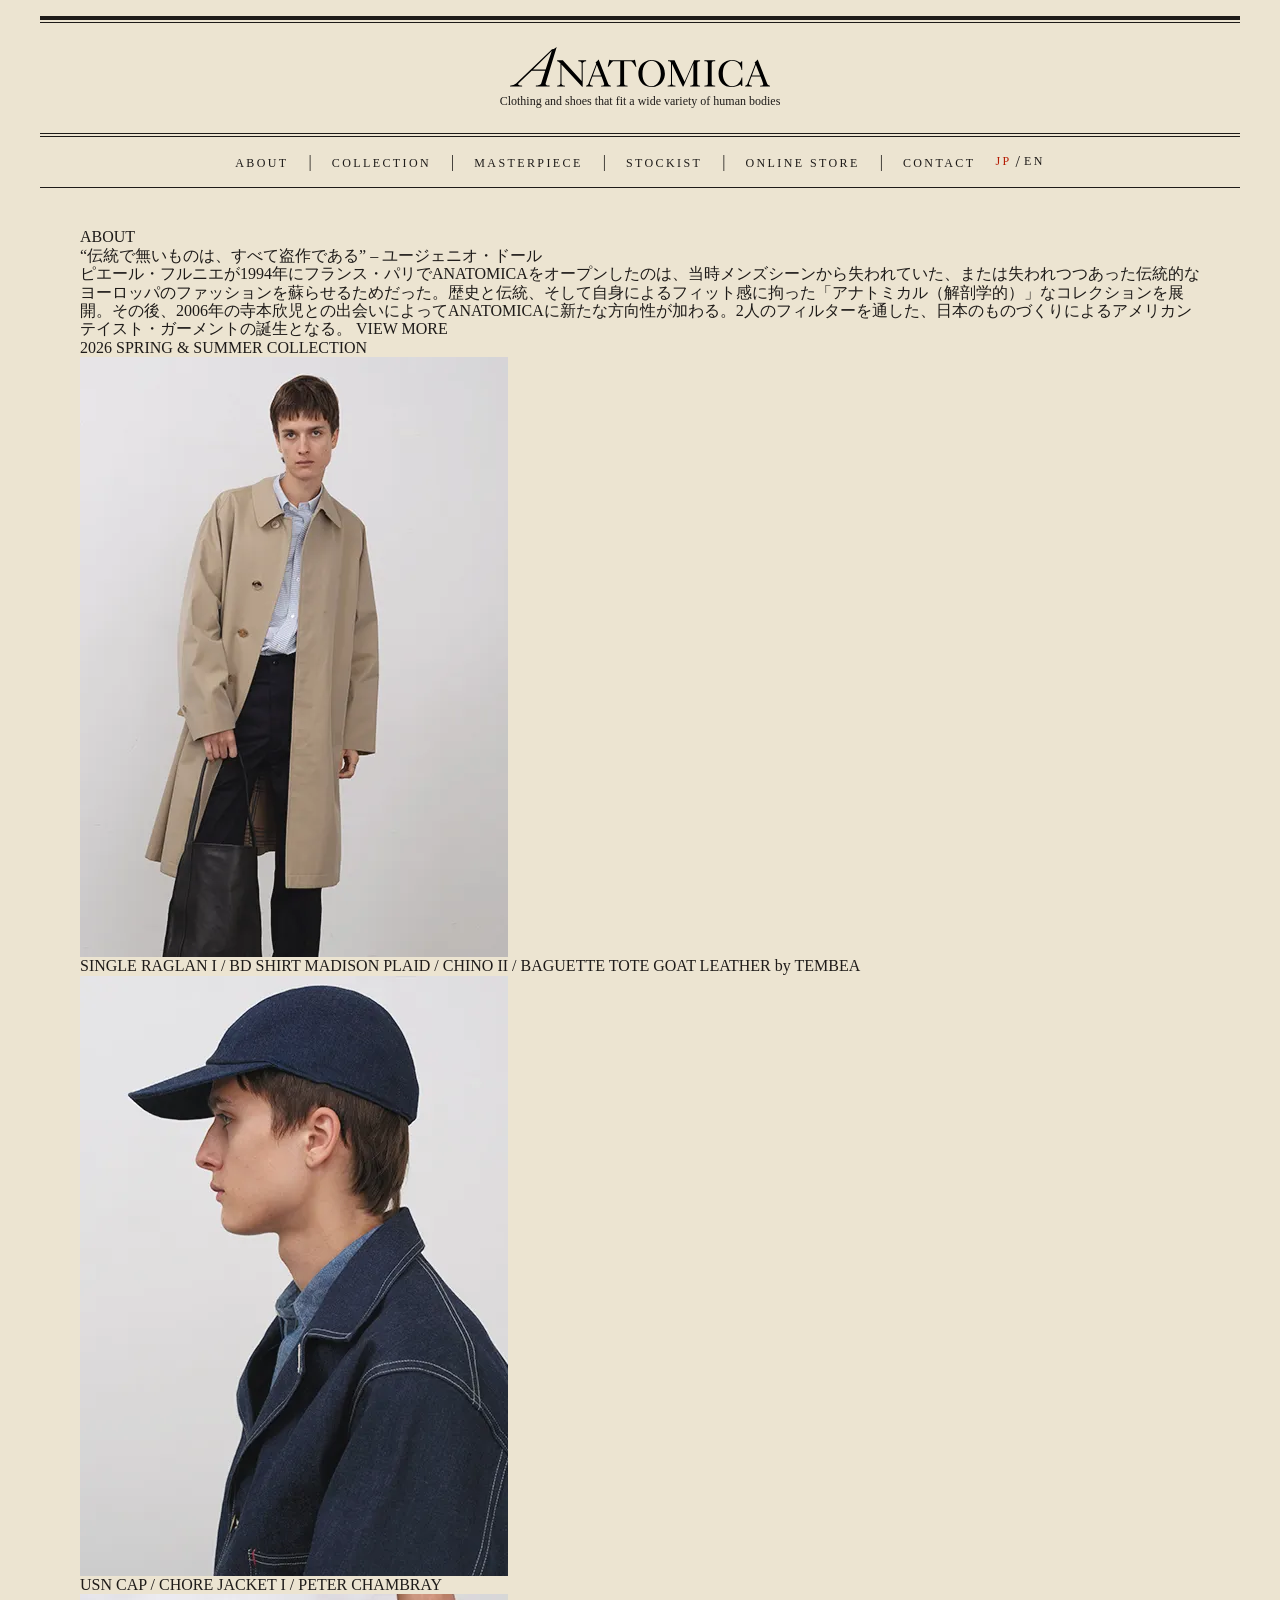
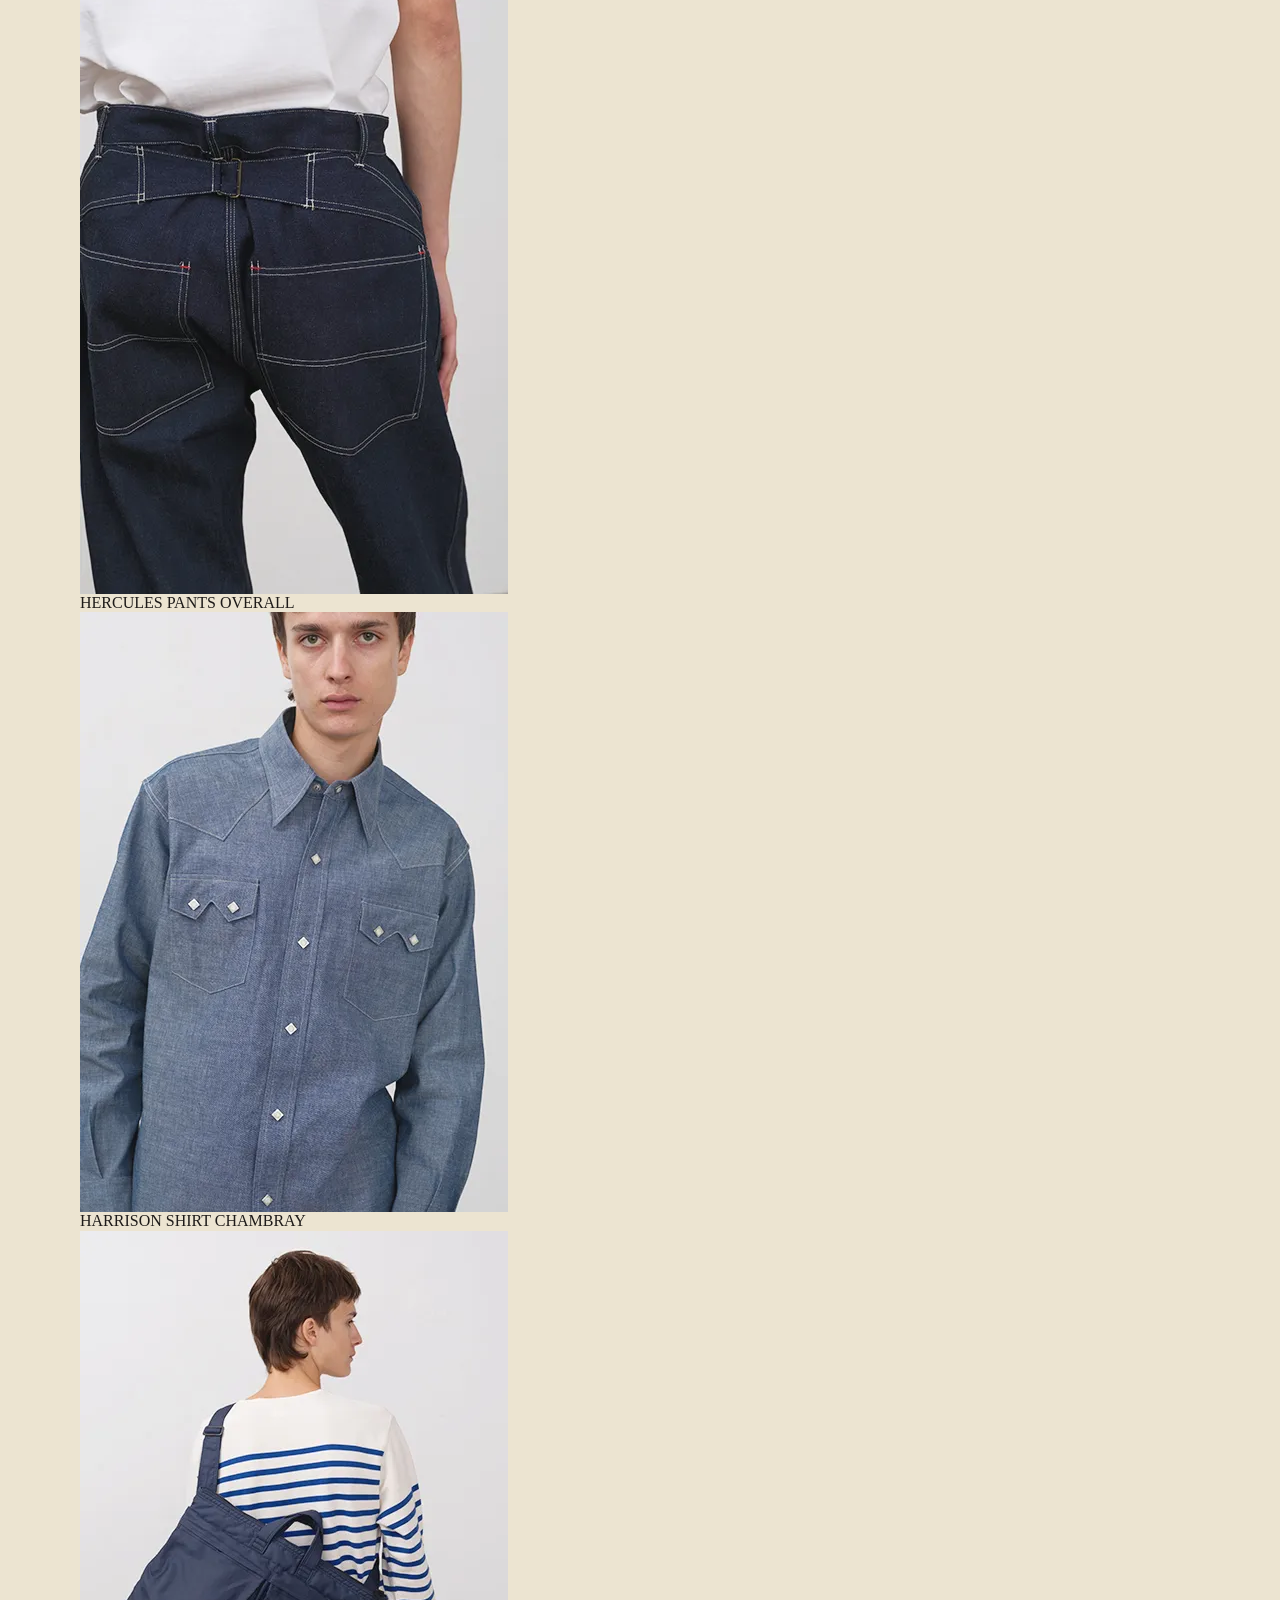
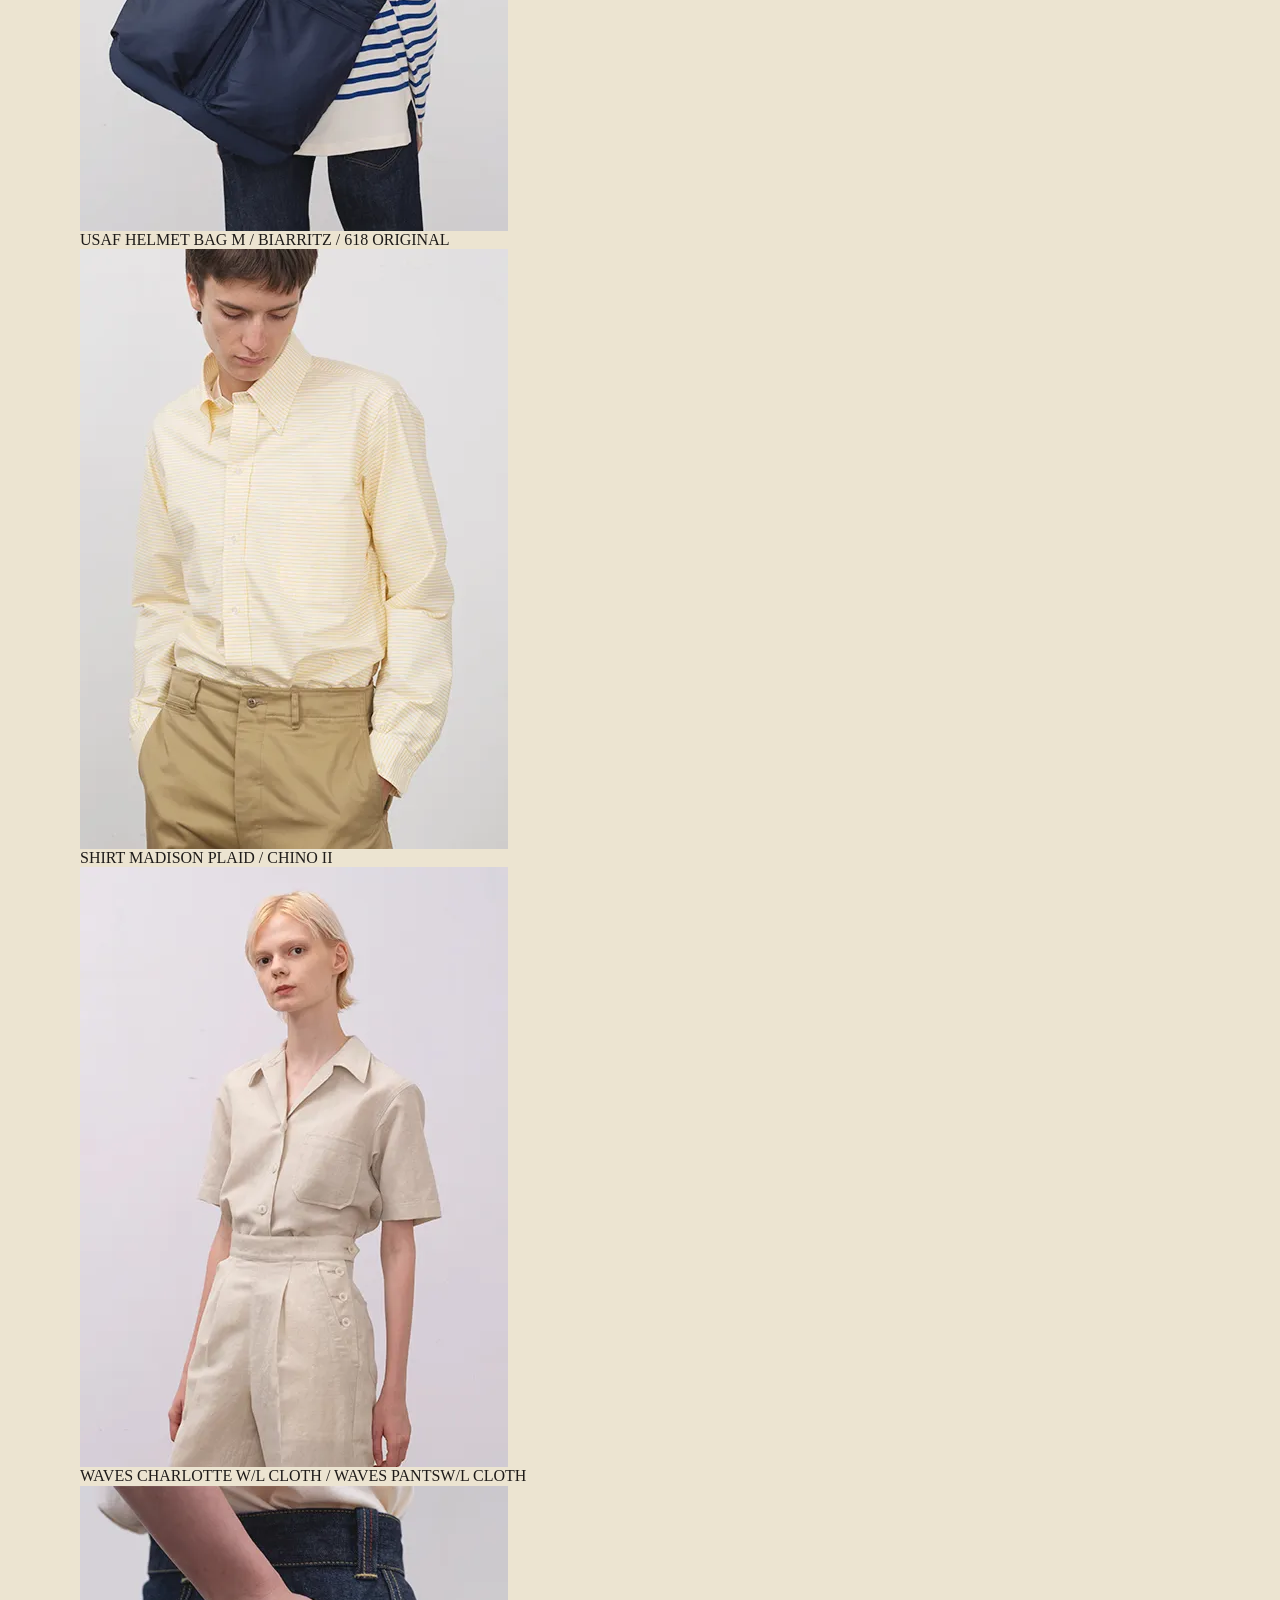
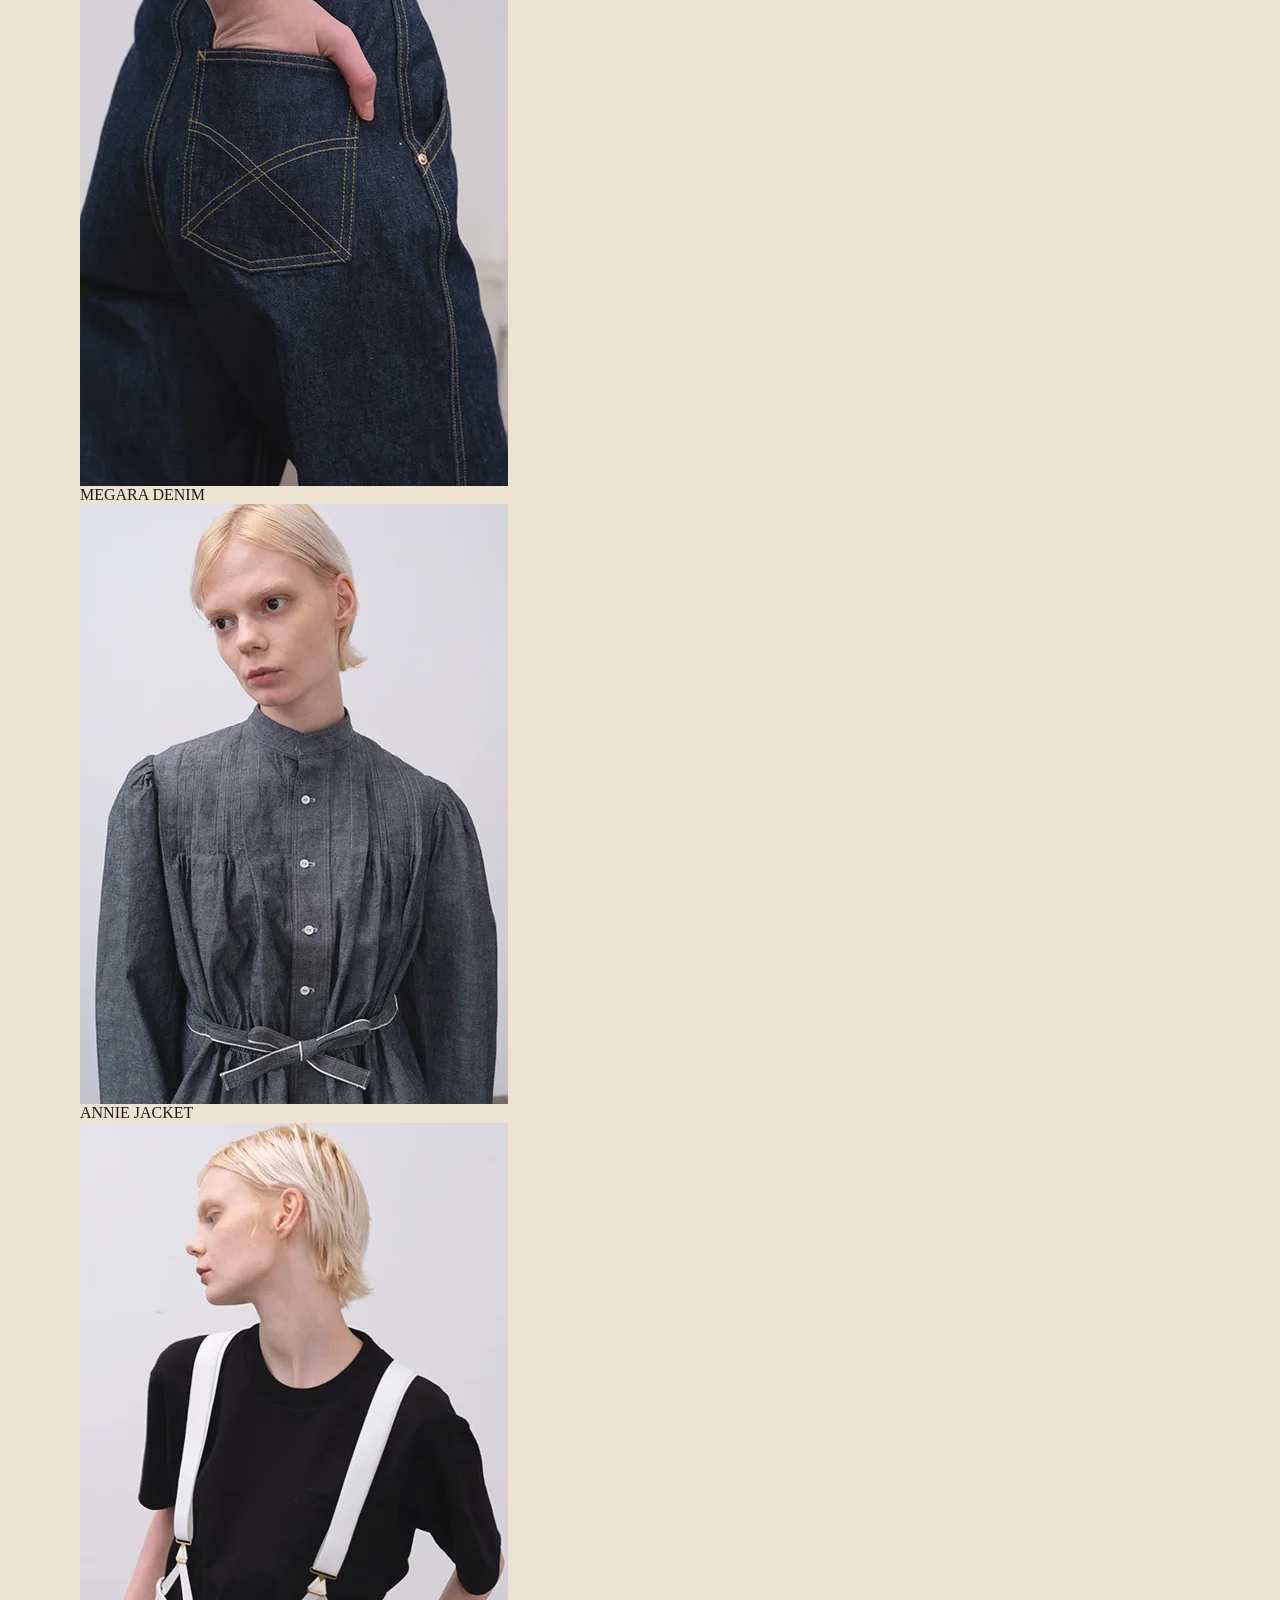
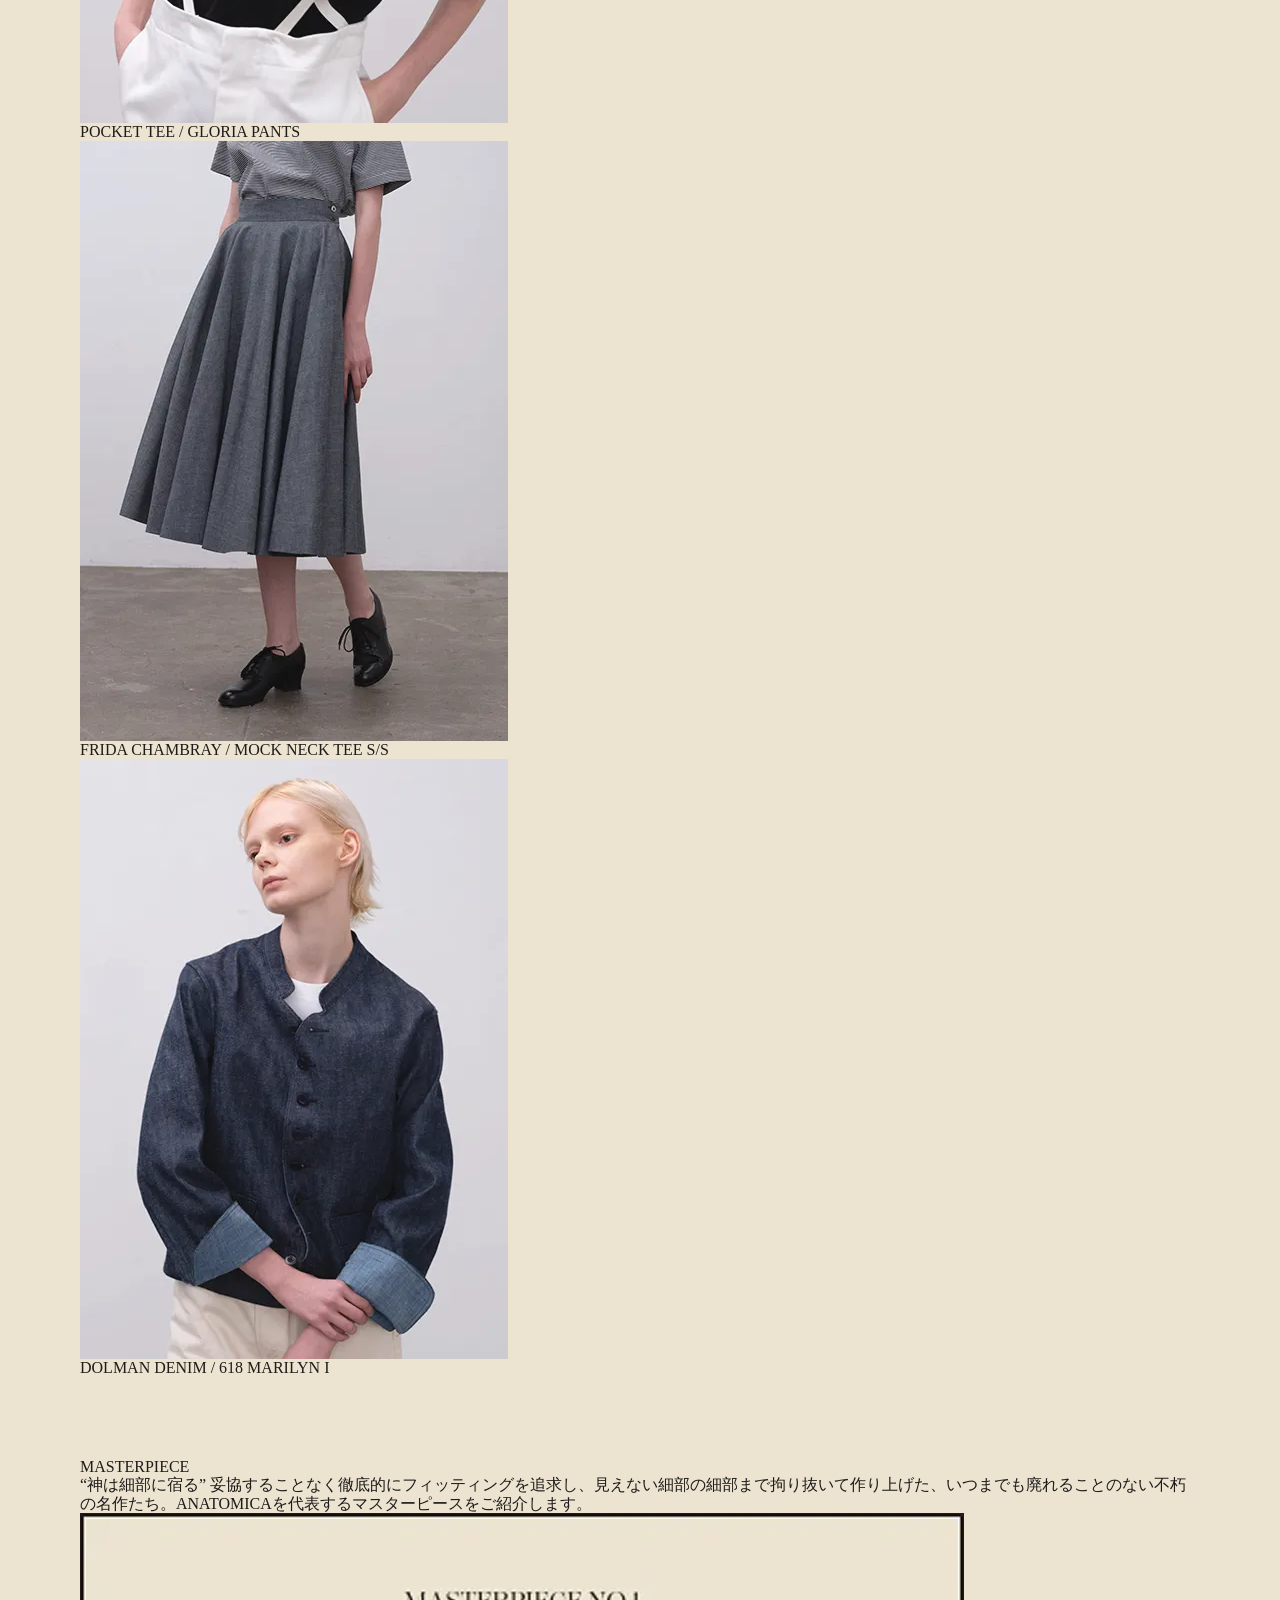
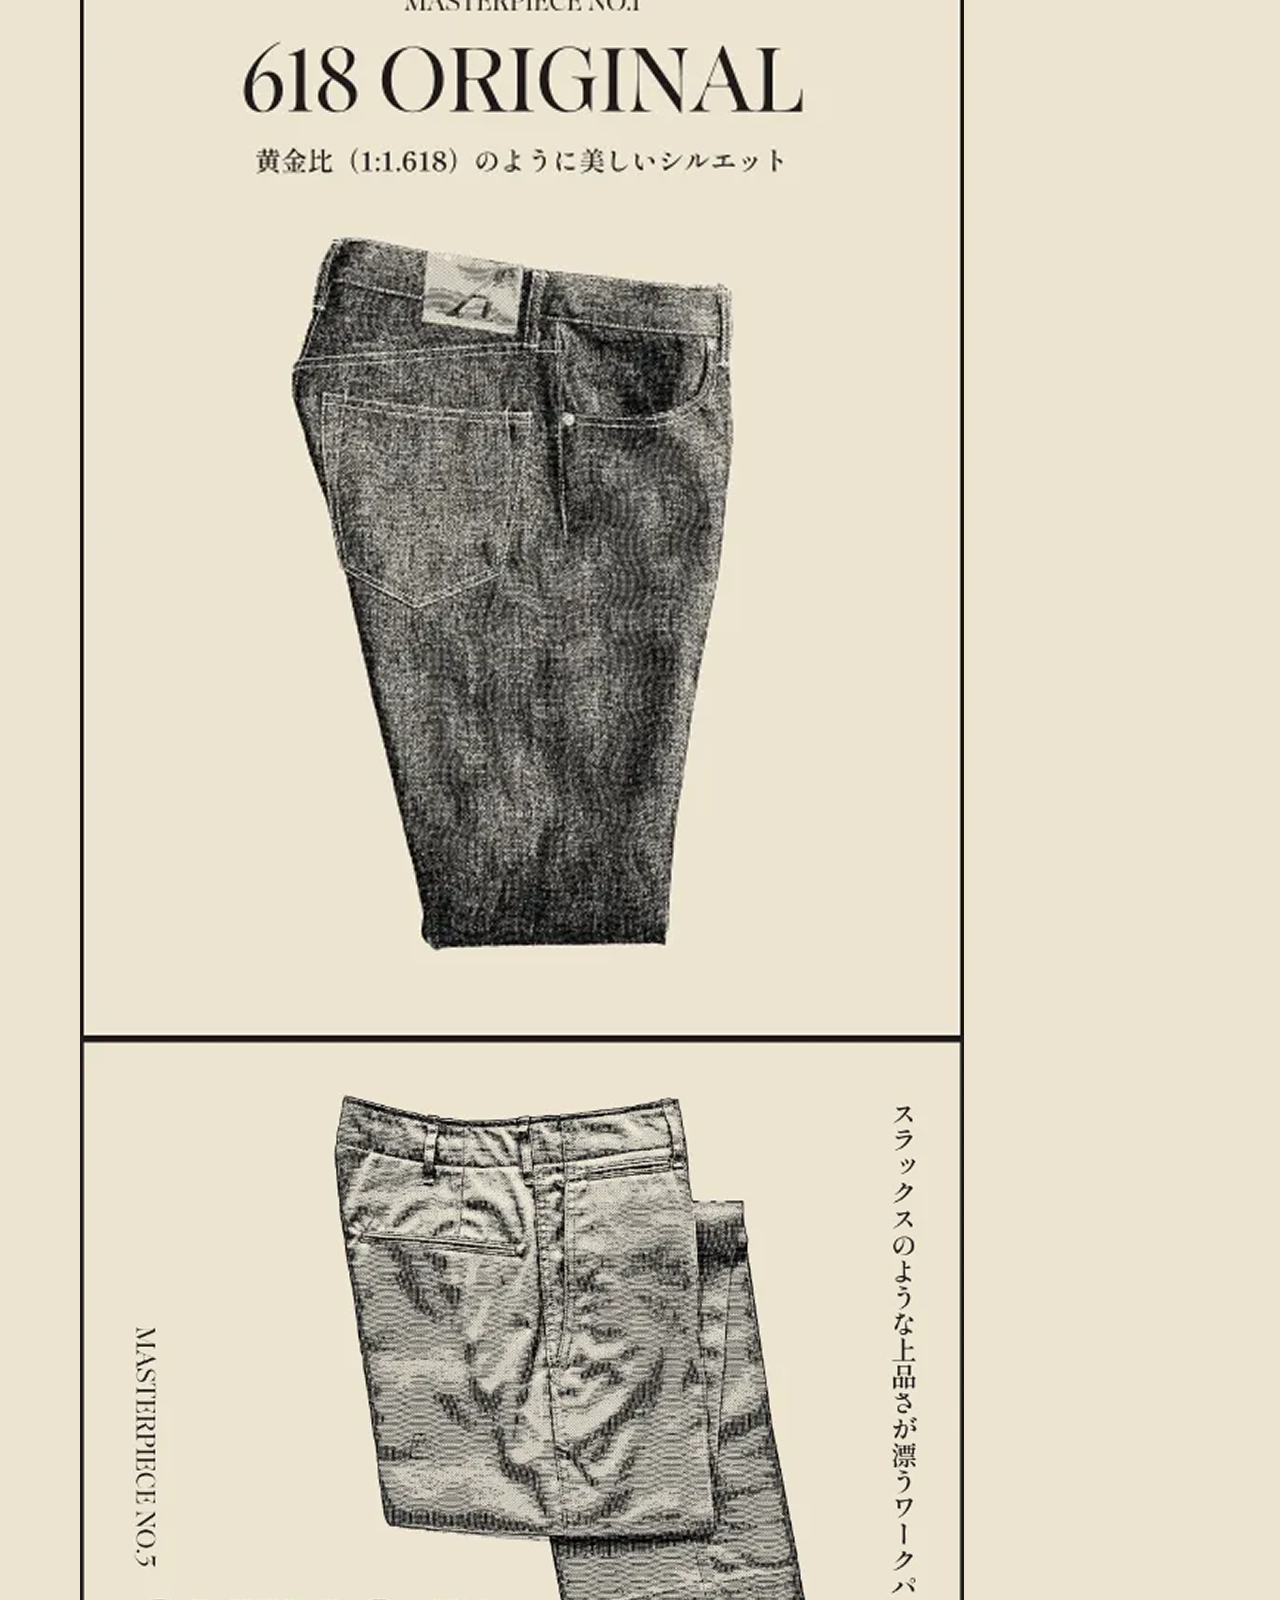
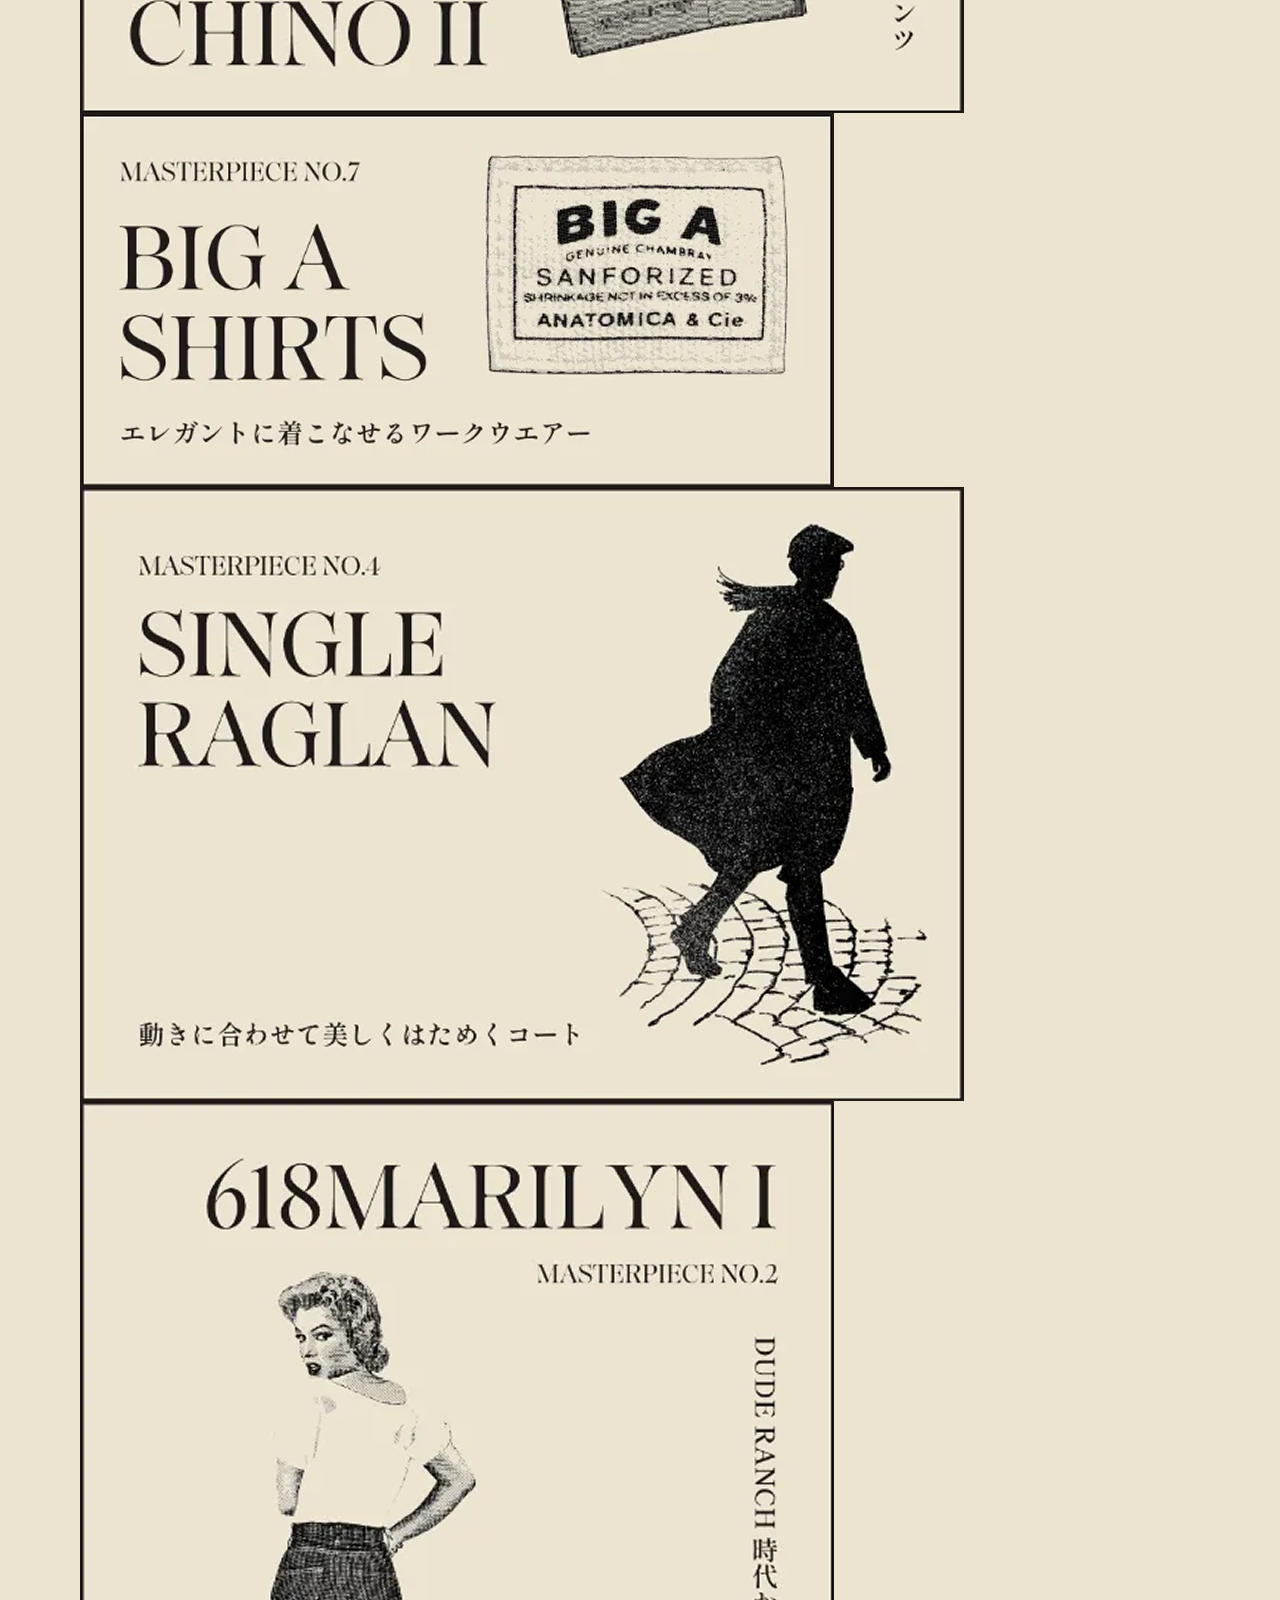
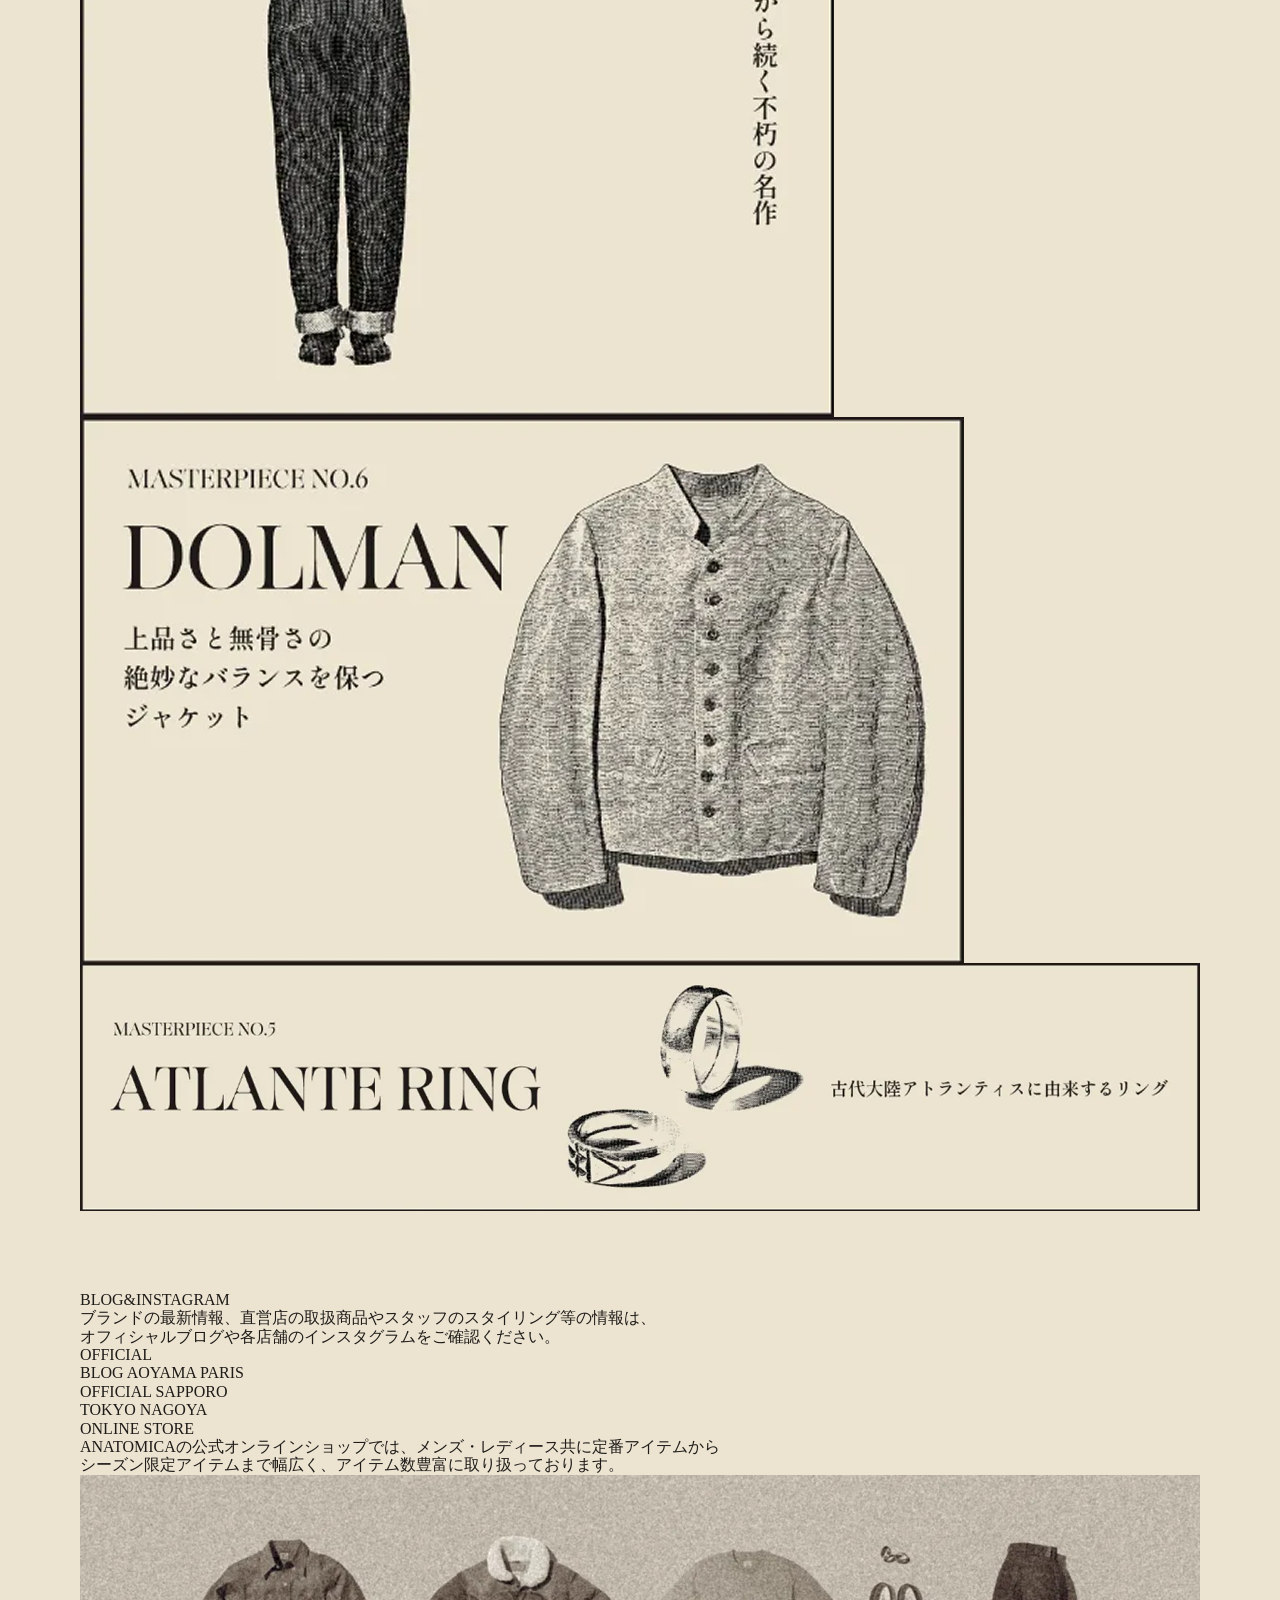
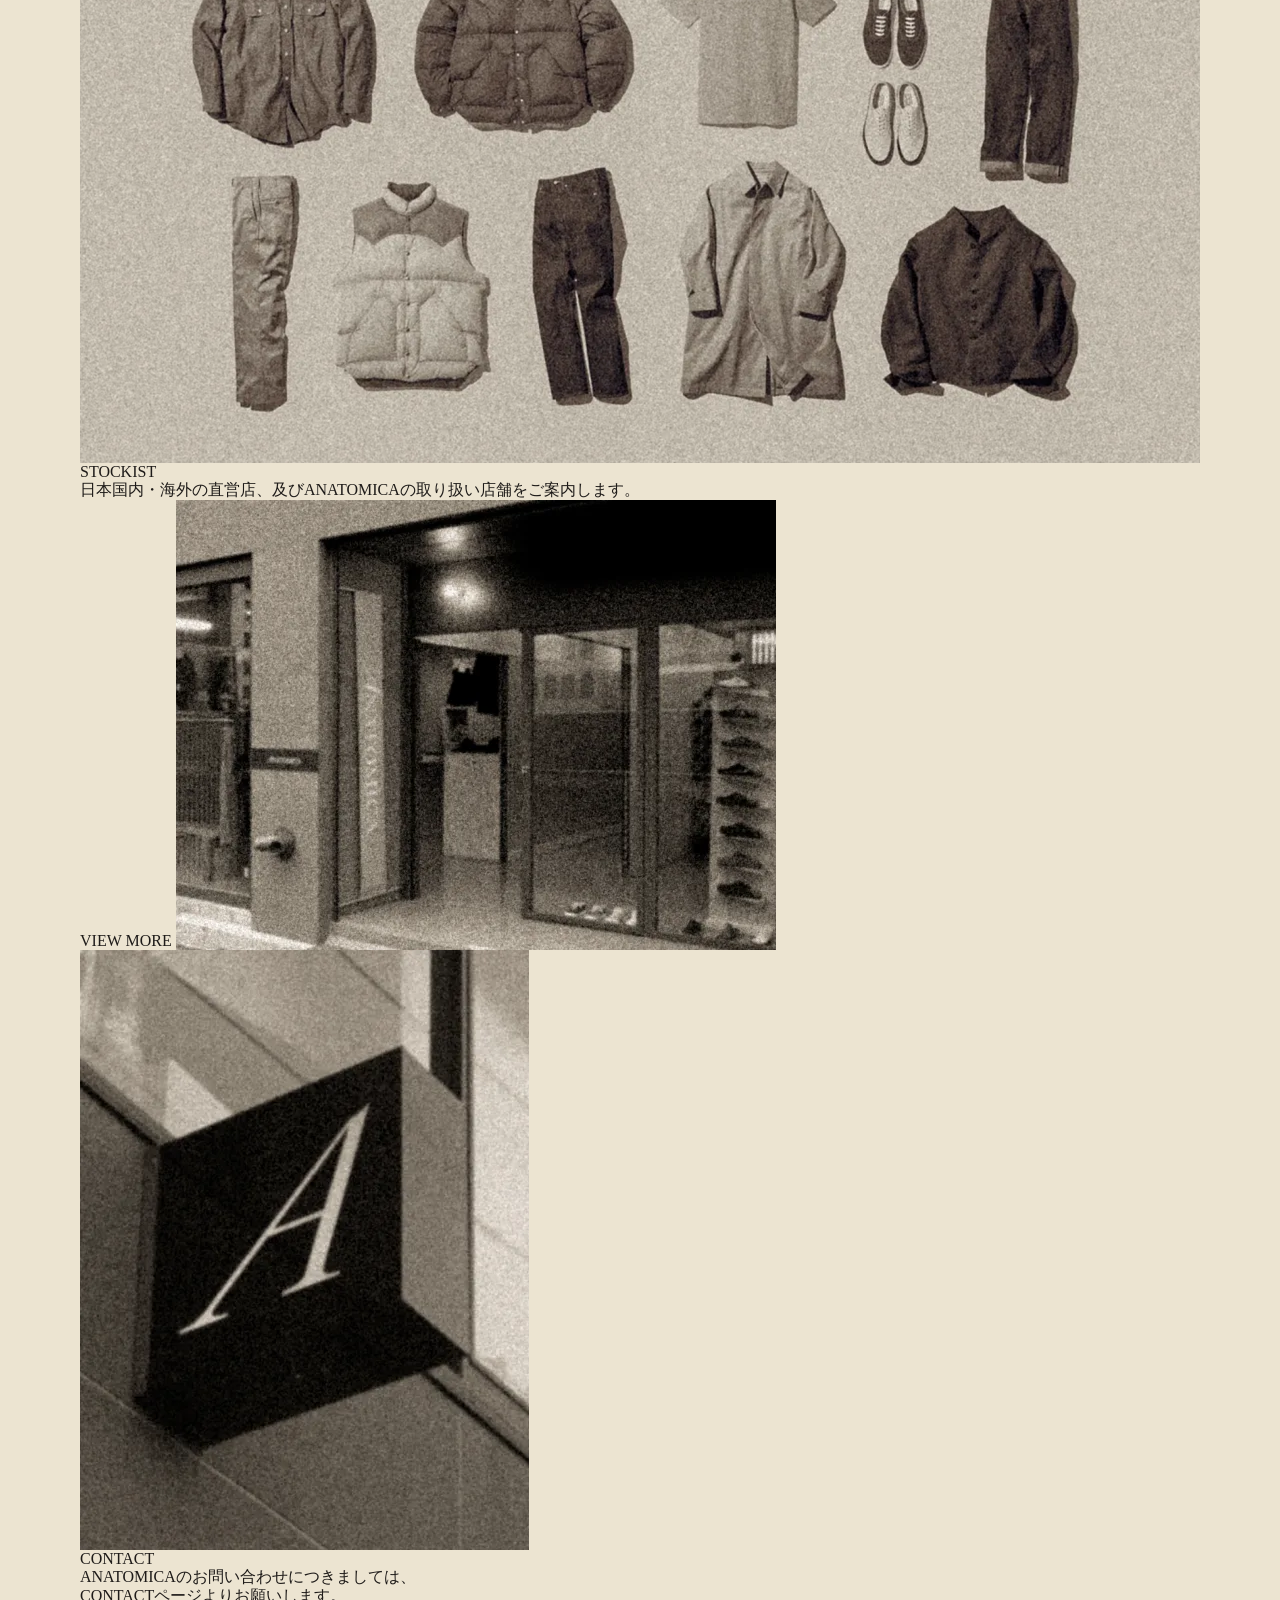
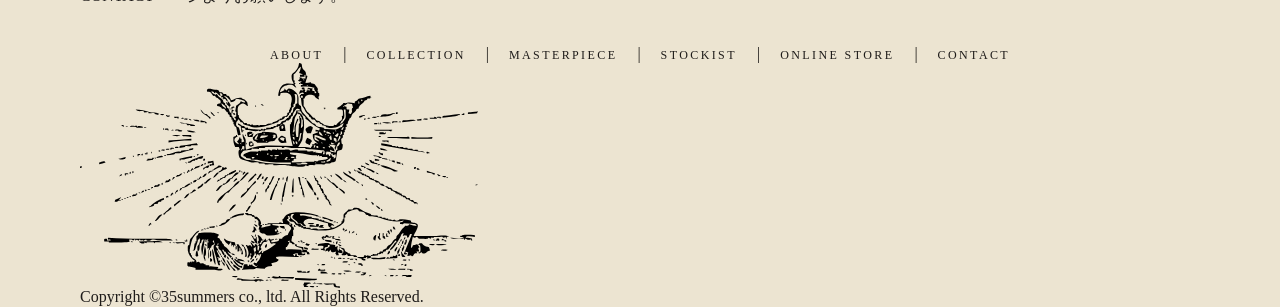
==== index.html @ a3f165b5 "feat: p-header/p-nav のスタイル実装とJP/ENトグル追加" ====
﻿<!doctype html>
<html lang="ja">
<head>
    <meta charset="UTF-8">
    <meta name="viewport" content="width=device-width, initial-scale=1.0">
    <meta name="format-detection" content="telephone=no">
    <title>ANATOMICA 模写</title>
    <meta name="description" content="">
    <link rel="stylesheet" href="css/destyle.css">
    <link rel="stylesheet" href="css/style.css">
</head>
<body class="p-page">

    <header class="l-header">
        <div class="p-header">
            <div class="p-header__body">
                <h1 class="p-header__title">
                    <a class="p-header__title-link" href="#">
                        <img class="p-header__title-image" src="img/title.svg" alt="ANATOMICA">
                    </a>
                </h1>
                <span class="p-header__tagline">Clothing and shoes that fit a wide variety of human bodies</span>
            </div>

            <nav class="p-nav p-header__nav" aria-label="グローバルナビゲーション">
                <ul class="p-nav__list">
                    <li class="p-nav__item"><a class="p-nav__link" href="#">ABOUT</a></li>
                    <li class="p-nav__item"><a class="p-nav__link" href="#">COLLECTION</a></li>
                    <li class="p-nav__item"><a class="p-nav__link" href="#">MASTERPIECE</a></li>
                    <li class="p-nav__item"><a class="p-nav__link" href="#">STOCKIST</a></li>
                    <li class="p-nav__item"><a class="p-nav__link" href="#">ONLINE STORE</a></li>
                    <li class="p-nav__item"><a class="p-nav__link" href="#">CONTACT</a></li>
                </ul>
                <div class="p-nav__lang">
                    <button class="p-nav__lang-btn is-active" data-lang="jp">JP</button>
                    <span> / </span>
                    <button class="p-nav__lang-btn" data-lang="en">EN</button>
                </div>
            </nav>
        </div>
    </header>

    <main class="l-main">

        <section class="l-section p-about-collection">
            <div class="l-container p-about-collection__inner">
                <div class="p-about">
                    <h2 class="p-about__title">ABOUT</h2>
                    <p class="p-about__catch">
                        <span class="p-about__catch-line">“伝統で無いものは、すべて盗作である”</span>
                        <span class="p-about__catch-line">– ユージェニオ・ドール</span>
                    </p>
                    <p class="p-about__text">
                        <span class="p-about__text-body">ピエール・フルニエが1994年にフランス・パリでANATOMICAをオープンしたのは、当時メンズシーンから失われていた、または失われつつあった伝統的なヨーロッパのファッションを蘇らせるためだった。歴史と伝統、そして自身によるフィット感に拘った「アナトミカル（解剖学的）」なコレクションを展開。その後、2006年の寺本欣児との出会いによってANATOMICAに新たな方向性が加わる。2人のフィルターを通した、日本のものづくりによるアメリカンテイスト・ガーメントの誕生となる。</span>
                        <a class="p-about__more" href="#">VIEW MORE</a>
                    </p>
                </div>

                <div class="p-collection">
                    <h3 class="p-collection__title">2026 SPRING &amp; SUMMER COLLECTION</h3>

                    <div class="p-collection__group p-collection__group--mens">
                        <div class="p-collection__item">
                            <img class="p-collection__image" src="img/sscc/mens/1.webp" alt="">
                            <p class="p-collection__caption">SINGLE RAGLAN I / BD SHIRT MADISON PLAID / CHINO II / BAGUETTE TOTE GOAT LEATHER by TEMBEA</p>
                        </div>
                        <div class="p-collection__item">
                            <img class="p-collection__image" src="img/sscc/mens/2.webp" alt="">
                            <p class="p-collection__caption">USN CAP / CHORE JACKET I / PETER CHAMBRAY</p>
                        </div>
                        <div class="p-collection__item">
                            <img class="p-collection__image" src="img/sscc/mens/3.webp" alt="">
                            <p class="p-collection__caption">HERCULES PANTS OVERALL</p>
                        </div>
                        <div class="p-collection__item">
                            <img class="p-collection__image" src="img/sscc/mens/4.webp" alt="">
                            <p class="p-collection__caption">HARRISON SHIRT CHAMBRAY</p>
                        </div>
                        <div class="p-collection__item">
                            <img class="p-collection__image" src="img/sscc/mens/5.webp" alt="">
                            <p class="p-collection__caption">USAF HELMET BAG M / BIARRITZ / 618 ORIGINAL</p>
                        </div>
                        <div class="p-collection__item">
                            <img class="p-collection__image" src="img/sscc/mens/6.webp" alt="">
                            <p class="p-collection__caption">SHIRT MADISON PLAID / CHINO II</p>
                        </div>
                    </div>

                    <div class="p-collection__group p-collection__group--womens">
                        <div class="p-collection__item">
                            <img class="p-collection__image" src="img/sscc/womens/1.webp" alt="">
                            <p class="p-collection__caption">WAVES CHARLOTTE W/L CLOTH / WAVES PANTSW/L CLOTH</p>
                        </div>
                        <div class="p-collection__item">
                            <img class="p-collection__image" src="img/sscc/womens/2.webp" alt="">
                            <p class="p-collection__caption">MEGARA DENIM</p>
                        </div>
                        <div class="p-collection__item">
                            <img class="p-collection__image" src="img/sscc/womens/3.webp" alt="">
                            <p class="p-collection__caption">ANNIE JACKET</p>
                        </div>
                        <div class="p-collection__item">
                            <img class="p-collection__image" src="img/sscc/womens/4.webp" alt="">
                            <p class="p-collection__caption">POCKET TEE / GLORIA PANTS</p>
                        </div>
                        <div class="p-collection__item">
                            <img class="p-collection__image" src="img/sscc/womens/5.webp" alt="">
                            <p class="p-collection__caption">FRIDA CHAMBRAY / MOCK NECK TEE S/S</p>
                        </div>
                        <div class="p-collection__item">
                            <img class="p-collection__image" src="img/sscc/womens/6.webp" alt="">
                            <p class="p-collection__caption">DOLMAN DENIM / 618 MARILYN I</p>
                        </div>
                    </div>
                </div>
            </div>
        </section>

        <section class="l-section p-masterpiece">
            <div class="l-container p-masterpiece__inner">
                <h2 class="p-masterpiece__title">MASTERPIECE</h2>
                <p class="p-masterpiece__lead">“神は細部に宿る” 妥協することなく徹底的にフィッティングを追求し、見えない細部の細部まで拘り抜いて作り上げた、いつまでも廃れることのない不朽の名作たち。ANATOMICAを代表するマスターピースをご紹介します。</p>

                <div class="p-masterpiece__items">
                    <img class="p-masterpiece__item" src="img/masterpiece/618_original.png" alt="">
                    <img class="p-masterpiece__item" src="img/masterpiece/chino.png" alt="">
                    <img class="p-masterpiece__item" src="img/masterpiece/big_a_shirts.png" alt="">
                    <img class="p-masterpiece__item" src="img/masterpiece/single_raglan.png" alt="">
                    <img class="p-masterpiece__item" src="img/masterpiece/618_marilyn.png" alt="">
                    <img class="p-masterpiece__item" src="img/masterpiece/dolman.png" alt="">
                    <img class="p-masterpiece__item" src="img/masterpiece/atlante_ring.png" alt="">
                </div>
            </div>
        </section>

        <section class="l-section p-info">
            <div class="l-container p-info__inner">
                <div class="p-info__top">
                    <div class="p-blog-instagram">
                        <h2 class="p-blog-instagram__title">BLOG&amp;INSTAGRAM</h2>
                        <p class="p-blog-instagram__text">ブランドの最新情報、直営店の取扱商品やスタッフのスタイリング等の情報は、<br>オフィシャルブログや各店舗のインスタグラムをご確認ください。</p>

                        <div class="p-blog-instagram__links">
                            <div class="p-blog-instagram__group">
                                <a class="p-blog-instagram__link" href="#">OFFICIAL<br>BLOG</a>
                                <a class="p-blog-instagram__link" href="#">AOYAMA</a>
                                <a class="p-blog-instagram__link" href="#">PARIS</a>
                            </div>
                            <div class="p-blog-instagram__group">
                                <a class="p-blog-instagram__link" href="#">OFFICIAL</a>
                                <a class="p-blog-instagram__link" href="#">SAPPORO</a>
                            </div>
                            <div class="p-blog-instagram__group">
                                <a class="p-blog-instagram__link" href="#">TOKYO</a>
                                <a class="p-blog-instagram__link" href="#">NAGOYA</a>
                            </div>
                        </div>
                    </div>

                    <div class="p-online-store">
                        <h2 class="p-online-store__title">ONLINE STORE</h2>
                        <p class="p-online-store__text">ANATOMICAの公式オンラインショップでは、メンズ・レディース共に定番アイテムから<br>シーズン限定アイテムまで幅広く、アイテム数豊富に取り扱っております。</p>
                        <img class="p-online-store__image" src="img/onlinestore/onlinestore_v.png" alt="">
                    </div>
                </div>

                <div class="p-info__bottom">
                    <div class="p-stockist">
                        <h2 class="p-stockist__title">STOCKIST</h2>
                        <p class="p-stockist__text">日本国内・海外の直営店、及びANATOMICAの取り扱い店舗をご案内します。</p>
                        <a class="p-stockist__more" href="#">VIEW MORE</a>
                        <img class="p-stockist__image" src="img/stockist/stockist.webp" alt="">
                    </div>

                    <div class="p-contact">
                        <img class="p-contact__image" src="img/stockist/contact.webp" alt="">
                        <h2 class="p-contact__title">CONTACT</h2>
                        <p class="p-contact__text">ANATOMICAのお問い合わせにつきましては、<br>CONTACTページよりお願いします。</p>
                    </div>
                </div>
            </div>
        </section>

    </main>

    <footer class="l-footer p-footer">
        <div class="l-container p-footer__inner">
            <nav class="p-nav p-footer__nav" aria-label="フッターナビゲーション">
                <ul class="p-nav__list">
                    <li class="p-nav__item"><a class="p-nav__link" href="#">ABOUT</a></li>
                    <li class="p-nav__item"><a class="p-nav__link" href="#">COLLECTION</a></li>
                    <li class="p-nav__item"><a class="p-nav__link" href="#">MASTERPIECE</a></li>
                    <li class="p-nav__item"><a class="p-nav__link" href="#">STOCKIST</a></li>
                    <li class="p-nav__item"><a class="p-nav__link" href="#">ONLINE STORE</a></li>
                    <li class="p-nav__item"><a class="p-nav__link" href="#">CONTACT</a></li>
                </ul>
            </nav>

            <img class="p-footer__logo" src="img/logo.svg" alt="ANATOMICA">
            <p class="p-footer__copyright">Copyright &copy;35summers co., ltd. All Rights Reserved.</p>
        </div>
    </footer>

    <script src="https://code.jquery.com/jquery-3.7.1.min.js" integrity="sha256-/JqT3SQfawRcv/BIHPThkBvs0OEvtFFmqPF/lYI/Cxo=" crossorigin="anonymous"></script>
    <script src="js/main.js"></script>
</body>
</html>
---- css/destyle.css ----
/*! destyle.css v4.0.1 | MIT License | https://github.com/nicolas-cusan/destyle.css */

/* Reset box-model and set borders */
/* ============================================ */

*,
::before,
::after {
  box-sizing: border-box;
  border-style: solid;
  border-width: 0;
  min-width: 0;
}

/* Document */
/* ============================================ */

/**
 * 1. Correct the line height in all browsers.
 * 2. Prevent adjustments of font size after orientation changes in iOS.
 * 3. Remove gray overlay on links for iOS.
 */

html {
  line-height: 1.15; /* 1 */
  -webkit-text-size-adjust: 100%; /* 2 */
  -webkit-tap-highlight-color: transparent; /* 3*/
}

/* Sections */
/* ============================================ */

/**
 * Remove the margin in all browsers.
 */

body {
  margin: 0;
}

/**
 * Render the `main` element consistently in IE.
 */

main {
  display: block;
}

/* Vertical rhythm */
/* ============================================ */

p,
table,
blockquote,
address,
pre,
iframe,
form,
figure,
dl {
  margin: 0;
}

/* Headings */
/* ============================================ */

h1,
h2,
h3,
h4,
h5,
h6 {
  font-size: inherit;
  font-weight: inherit;
  margin: 0;
}

/* Lists (enumeration) */
/* ============================================ */

ul,
ol {
  margin: 0;
  padding: 0;
  list-style: none;
}

/* Lists (definition) */
/* ============================================ */

dt {
  font-weight: bold;
}

dd {
  margin-left: 0;
}

/* Grouping content */
/* ============================================ */

/**
 * 1. Add the correct box sizing in Firefox.
 * 2. Show the overflow in Edge and IE.
 */

hr {
  box-sizing: content-box; /* 1 */
  height: 0; /* 1 */
  overflow: visible; /* 2 */
  border-top-width: 1px;
  margin: 0;
  clear: both;
  color: inherit;
}

/**
 * 1. Correct the inheritance and scaling of font size in all browsers.
 * 2. Correct the odd `em` font sizing in all browsers.
 */

pre {
  font-family: monospace, monospace; /* 1 */
  font-size: inherit; /* 2 */
}

address {
  font-style: inherit;
}

/* Text-level semantics */
/* ============================================ */

/**
 * Remove the gray background on active links in IE 10.
 */

a {
  background-color: transparent;
  text-decoration: none;
  color: inherit;
}

/**
 * 1. Remove the bottom border in Chrome 57-
 * 2. Add the correct text decoration in Chrome, Edge, IE, Opera, and Safari.
 */

abbr[title] {
  text-decoration: underline dotted; /* 2 */
}

/**
 * Add the correct font weight in Chrome, Edge, and Safari.
 */

b,
strong {
  font-weight: bolder;
}

/**
 * 1. Correct the inheritance and scaling of font size in all browsers.
 * 2. Correct the odd `em` font sizing in all browsers.
 */

code,
kbd,
samp {
  font-family: monospace, monospace; /* 1 */
  font-size: inherit; /* 2 */
}

/**
 * Add the correct font size in all browsers.
 */

small {
  font-size: 80%;
}

/**
 * Prevent `sub` and `sup` elements from affecting the line height in
 * all browsers.
 */

sub,
sup {
  font-size: 75%;
  line-height: 0;
  position: relative;
  vertical-align: baseline;
}

sub {
  bottom: -0.25em;
}

sup {
  top: -0.5em;
}

/* Replaced content */
/* ============================================ */

/**
 * Prevent vertical alignment issues.
 */

svg,
img,
embed,
object,
iframe {
  vertical-align: bottom;
}

/* Forms */
/* ============================================ */

/**
 * Reset form fields to make them styleable.
 * 1. Make form elements stylable across systems iOS especially.
 * 2. Inherit text-transform from parent.
 */

button,
input,
optgroup,
select,
textarea {
  -webkit-appearance: none; /* 1 */
  appearance: none;
  vertical-align: middle;
  color: inherit;
  font: inherit;
  background: transparent;
  padding: 0;
  margin: 0;
  border-radius: 0;
  text-align: inherit;
  text-transform: inherit; /* 2 */
}

/**
 * Correct cursors for clickable elements.
 */

button,
[type="button"],
[type="reset"],
[type="submit"] {
  cursor: pointer;
}

button:disabled,
[type="button"]:disabled,
[type="reset"]:disabled,
[type="submit"]:disabled {
  cursor: default;
}

/**
 * Improve outlines for Firefox and unify style with input elements & buttons.
 */

:-moz-focusring {
  outline: auto;
}

select:disabled {
  opacity: inherit;
}

/**
 * Remove padding
 */

option {
  padding: 0;
}

/**
 * Reset to invisible
 */

fieldset {
  margin: 0;
  padding: 0;
  min-width: 0;
}

legend {
  padding: 0;
}

/**
 * Add the correct vertical alignment in Chrome, Firefox, and Opera.
 */

progress {
  vertical-align: baseline;
}

/**
 * Remove the default vertical scrollbar in IE 10+.
 */

textarea {
  overflow: auto;
}

/**
 * Correct the cursor style of increment and decrement buttons in Chrome.
 */

[type="number"]::-webkit-inner-spin-button,
[type="number"]::-webkit-outer-spin-button {
  height: auto;
}

/**
 * Correct the outline style in Safari.
 */

[type="search"] {
  outline-offset: -2px; /* 1 */
}

/**
 * Remove the inner padding in Chrome and Safari on macOS.
 */

[type="search"]::-webkit-search-decoration {
  -webkit-appearance: none;
}

/**
 * 1. Correct the inability to style clickable types in iOS and Safari.
 * 2. Fix font inheritance.
 */

::-webkit-file-upload-button {
  -webkit-appearance: button; /* 1 */
  font: inherit; /* 2 */
}

/**
 * Fix appearance for Firefox
 */
[type="number"] {
  -moz-appearance: textfield;
}

/**
 * Clickable labels
 */

label[for] {
  cursor: pointer;
}

/* Interactive */
/* ============================================ */

/*
 * Add the correct display in Edge, IE 10+, and Firefox.
 */

details {
  display: block;
}

/*
 * Add the correct display in all browsers.
 */

summary {
  display: list-item;
}

/*
 * Remove outline for editable content.
 */

[contenteditable]:focus {
  outline: auto;
}

/* Tables */
/* ============================================ */

/**
1. Correct table border color inheritance in all Chrome and Safari.
*/

table {
  border-color: inherit; /* 1 */
  border-collapse: collapse;
}

caption {
  text-align: left;
}

td,
th {
  vertical-align: top;
  padding: 0;
}

th {
  text-align: left;
  font-weight: bold;
}
---- css/style.css ----
body {
  font-family: "Noto Serif JP", "Hiragino Mincho ProN", "Yu Mincho", serif;
  color: #1e1b19;
  background-color: #ece4d1;
}

a:hover {
  color: #b51b03;
}

img {
  max-width: 100%;
}

.l-container {
  max-width: 1200px;
  margin-right: auto;
  margin-left: auto;
  padding: 0 40px;
}

.l-header {
  background-color: #ece4d1;
}

.l-section {
  padding: 40px 0;
}

.p-header {
  margin: 16px 40px 0;
  border-top: 4px solid #1e1b19;
}
.p-header__body {
  width: 100%;
  border-top: 1px solid #1e1b19;
  border-bottom: 1px solid #1e1b19;
  padding: 24px 0;
  margin-top: 2px;
  margin-bottom: 2px;
  display: flex;
  flex-direction: column;
  align-items: center;
}
.p-header__title-image {
  width: 260px;
  height: auto;
}
.p-header__tagline {
  font-size: 0.75rem;
  padding-top: 8px;
}
.p-header__nav {
  padding: 16px 0;
  width: 100%;
  border-top: 1px solid #1e1b19;
  border-bottom: 1px solid #1e1b19;
  display: flex;
  align-items: center;
  justify-content: center;
}

.p-nav__list {
  display: flex;
  justify-content: center;
  align-items: center;
}
.p-nav__item::before {
  content: "|";
  padding: 0 20px;
}
.p-nav__item:first-child::before {
  display: none;
}
.p-nav__link {
  font-size: 12px;
  letter-spacing: 0.2em;
}
.p-nav__lang {
  display: flex;
  align-items: center;
  gap: 4px;
  margin-left: 20px;
}
.p-nav__lang-btn {
  background: none;
  border: none;
  cursor: pointer;
  font-size: 12px;
  letter-spacing: 0.2em;
  color: inherit;
}
.p-nav__lang-btn.is-active {
  color: #b51b03;
}/*# sourceMappingURL=style.css.map */
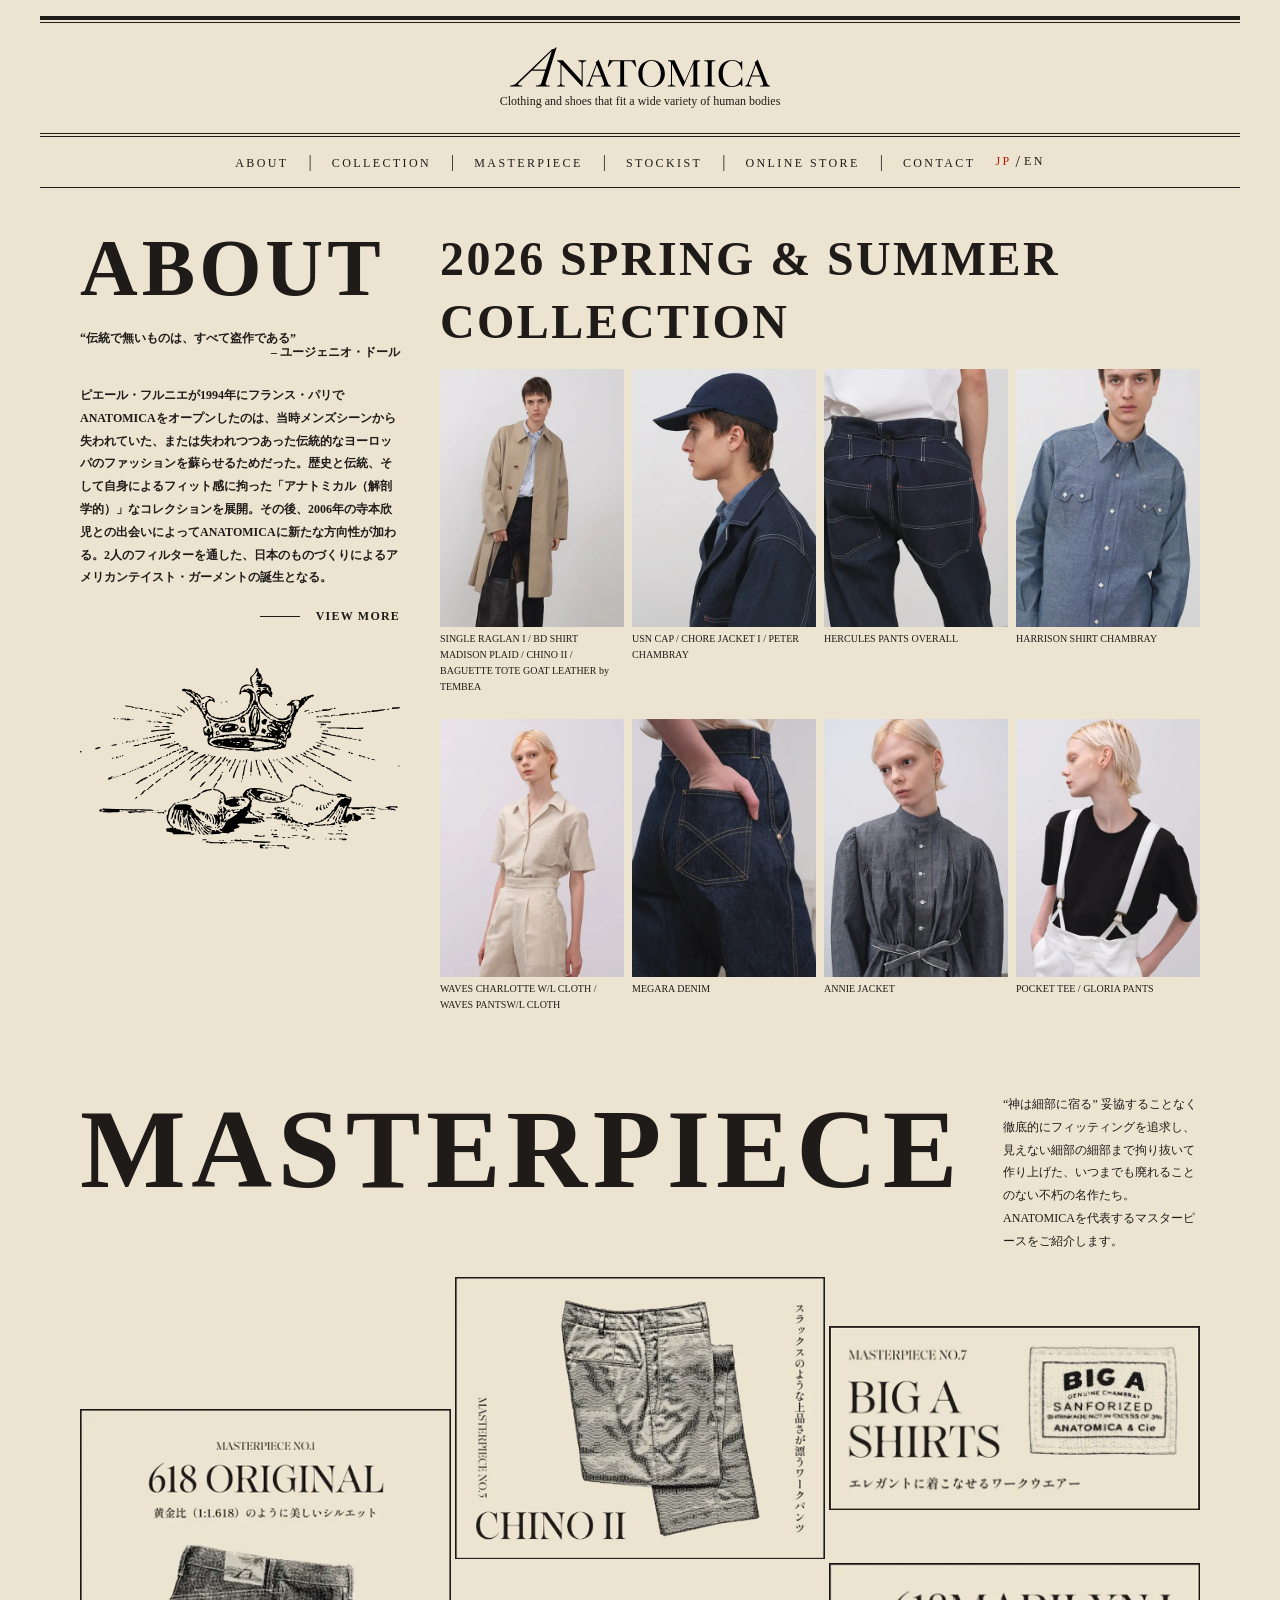
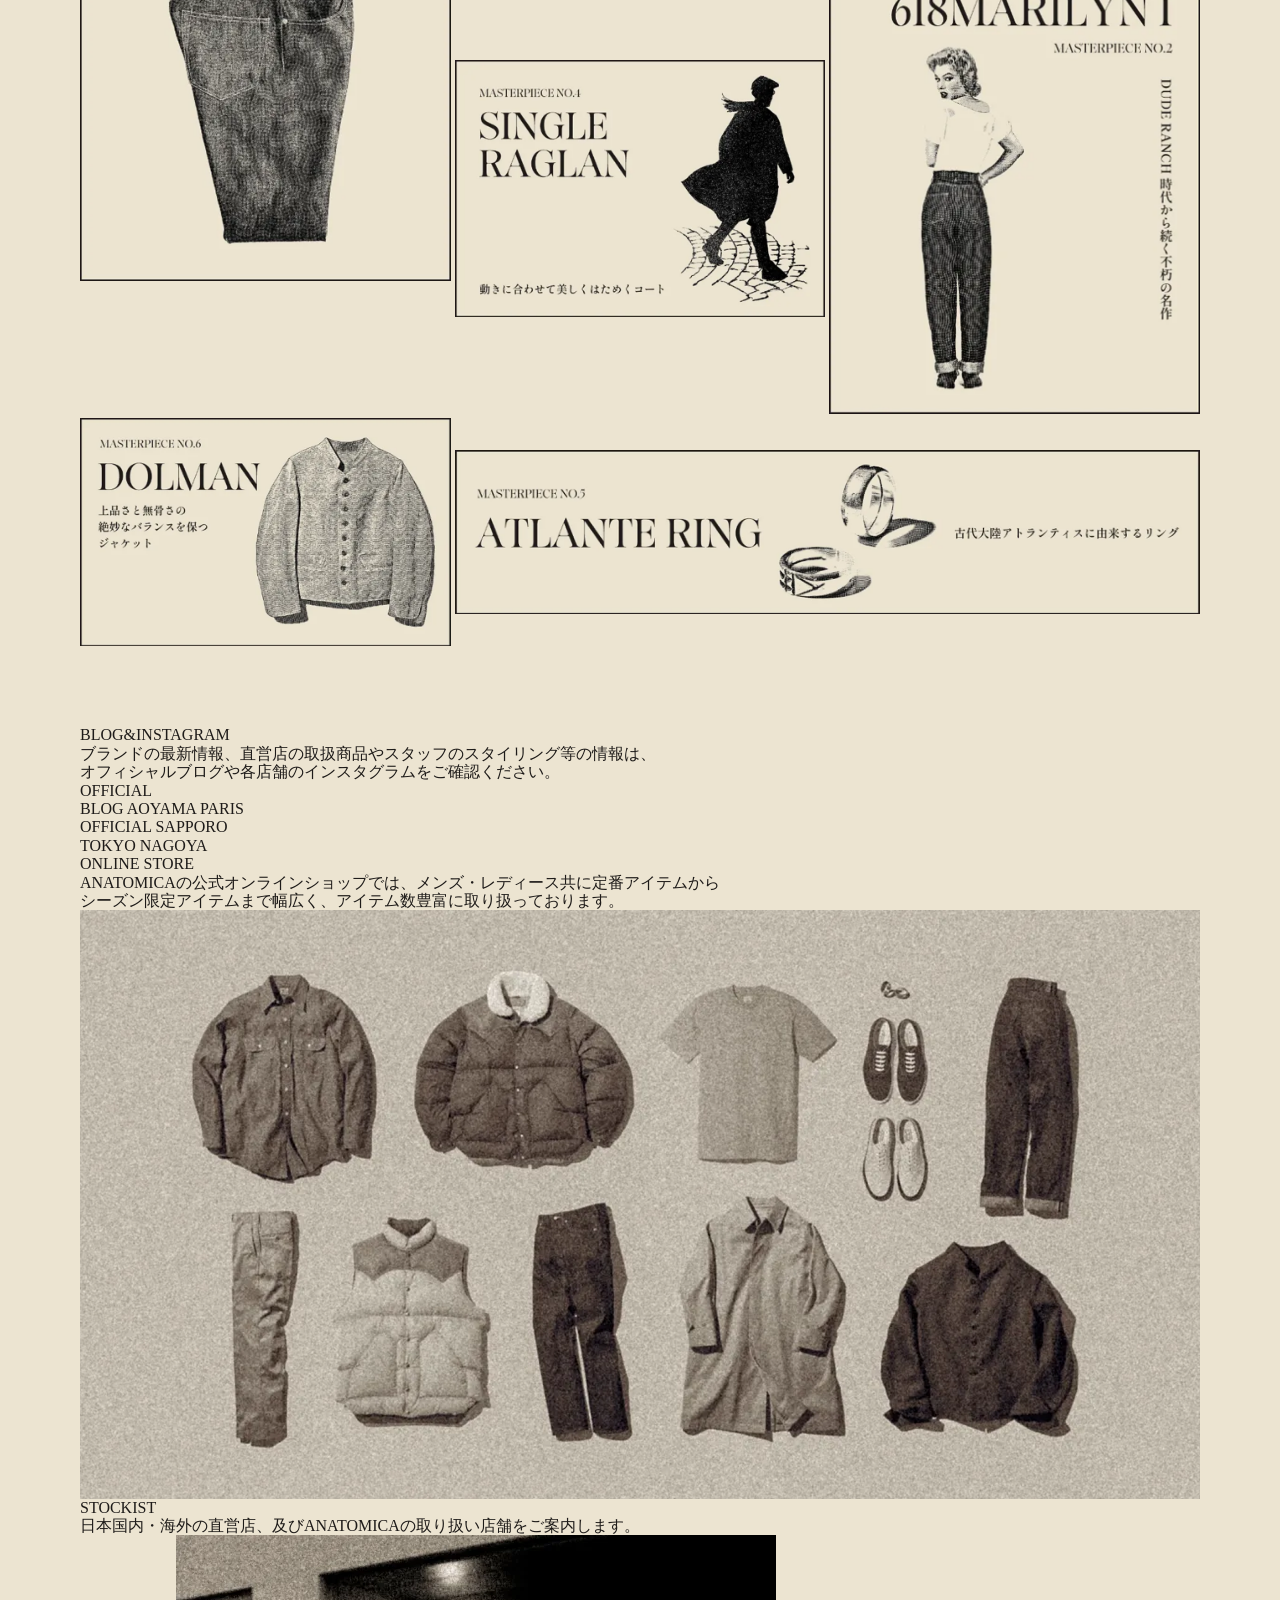
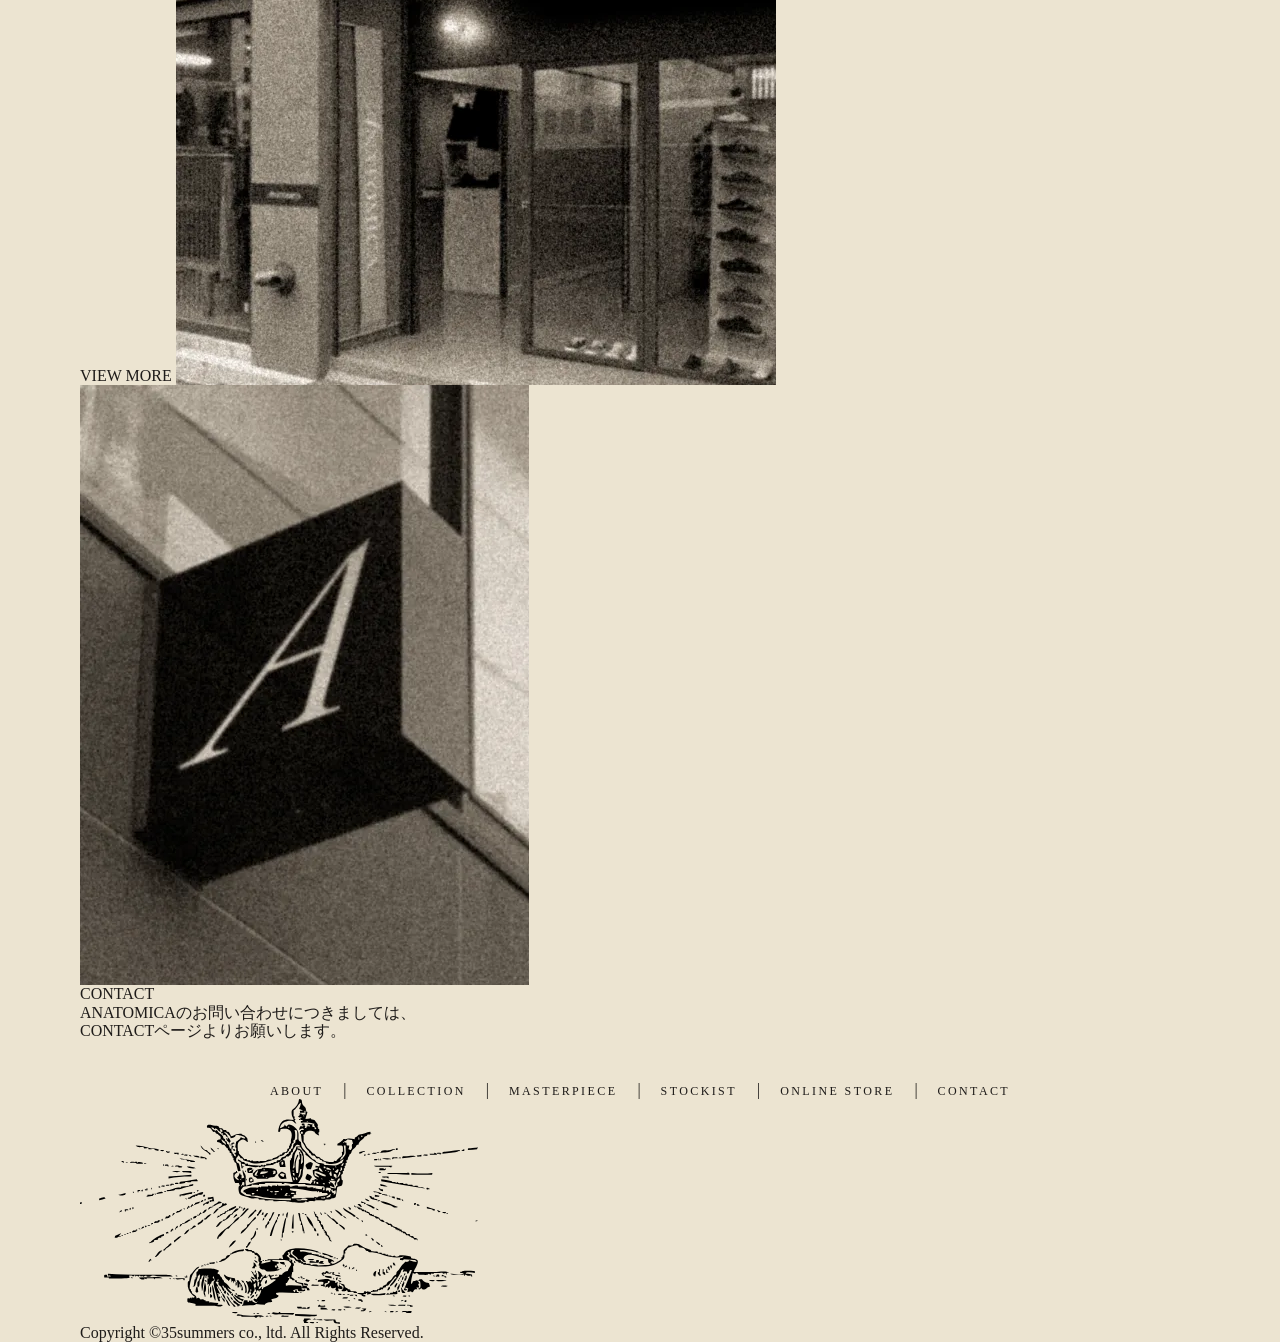
==== commit dc67c7dd: "feat: p-collection アニメーションと p-masterpiece ホバー・グリッド実装 - IntersectionObserver でスクロール発火し is-revealed を付" ====
--- a/index.html
+++ b/index.html
@@ -54,6 +54,7 @@
                         <span class="p-about__text-body">ピエール・フルニエが1994年にフランス・パリでANATOMICAをオープンしたのは、当時メンズシーンから失われていた、または失われつつあった伝統的なヨーロッパのファッションを蘇らせるためだった。歴史と伝統、そして自身によるフィット感に拘った「アナトミカル（解剖学的）」なコレクションを展開。その後、2006年の寺本欣児との出会いによってANATOMICAに新たな方向性が加わる。2人のフィルターを通した、日本のものづくりによるアメリカンテイスト・ガーメントの誕生となる。</span>
                         <a class="p-about__more" href="#">VIEW MORE</a>
                     </p>
+                    <img class="p-about__logo" src="img/logo.svg" alt="ANATOMICA">
                 </div>
 
                 <div class="p-collection">
@@ -61,54 +62,78 @@
 
                     <div class="p-collection__group p-collection__group--mens">
                         <div class="p-collection__item">
-                            <img class="p-collection__image" src="img/sscc/mens/1.webp" alt="">
+                            <div class="p-collection__image-wrap">
+                                <img class="p-collection__image" src="img/sscc/mens/1.webp" alt="">
+                            </div>
                             <p class="p-collection__caption">SINGLE RAGLAN I / BD SHIRT MADISON PLAID / CHINO II / BAGUETTE TOTE GOAT LEATHER by TEMBEA</p>
                         </div>
                         <div class="p-collection__item">
-                            <img class="p-collection__image" src="img/sscc/mens/2.webp" alt="">
+                            <div class="p-collection__image-wrap">
+                                <img class="p-collection__image" src="img/sscc/mens/2.webp" alt="">
+                            </div>
                             <p class="p-collection__caption">USN CAP / CHORE JACKET I / PETER CHAMBRAY</p>
                         </div>
                         <div class="p-collection__item">
-                            <img class="p-collection__image" src="img/sscc/mens/3.webp" alt="">
+                            <div class="p-collection__image-wrap">
+                                <img class="p-collection__image" src="img/sscc/mens/3.webp" alt="">
+                            </div>
                             <p class="p-collection__caption">HERCULES PANTS OVERALL</p>
                         </div>
                         <div class="p-collection__item">
-                            <img class="p-collection__image" src="img/sscc/mens/4.webp" alt="">
+                            <div class="p-collection__image-wrap">
+                                <img class="p-collection__image" src="img/sscc/mens/4.webp" alt="">
+                            </div>
                             <p class="p-collection__caption">HARRISON SHIRT CHAMBRAY</p>
                         </div>
                         <div class="p-collection__item">
-                            <img class="p-collection__image" src="img/sscc/mens/5.webp" alt="">
+                            <div class="p-collection__image-wrap">
+                                <img class="p-collection__image" src="img/sscc/mens/5.webp" alt="">
+                            </div>
                             <p class="p-collection__caption">USAF HELMET BAG M / BIARRITZ / 618 ORIGINAL</p>
                         </div>
                         <div class="p-collection__item">
-                            <img class="p-collection__image" src="img/sscc/mens/6.webp" alt="">
+                            <div class="p-collection__image-wrap">
+                                <img class="p-collection__image" src="img/sscc/mens/6.webp" alt="">
+                            </div>
                             <p class="p-collection__caption">SHIRT MADISON PLAID / CHINO II</p>
                         </div>
                     </div>
 
                     <div class="p-collection__group p-collection__group--womens">
                         <div class="p-collection__item">
-                            <img class="p-collection__image" src="img/sscc/womens/1.webp" alt="">
+                            <div class="p-collection__image-wrap">
+                                <img class="p-collection__image" src="img/sscc/womens/1.webp" alt="">
+                            </div>
                             <p class="p-collection__caption">WAVES CHARLOTTE W/L CLOTH / WAVES PANTSW/L CLOTH</p>
                         </div>
                         <div class="p-collection__item">
-                            <img class="p-collection__image" src="img/sscc/womens/2.webp" alt="">
+                            <div class="p-collection__image-wrap">
+                                <img class="p-collection__image" src="img/sscc/womens/2.webp" alt="">
+                            </div>
                             <p class="p-collection__caption">MEGARA DENIM</p>
                         </div>
                         <div class="p-collection__item">
-                            <img class="p-collection__image" src="img/sscc/womens/3.webp" alt="">
+                            <div class="p-collection__image-wrap">
+                                <img class="p-collection__image" src="img/sscc/womens/3.webp" alt="">
+                            </div>
                             <p class="p-collection__caption">ANNIE JACKET</p>
                         </div>
                         <div class="p-collection__item">
-                            <img class="p-collection__image" src="img/sscc/womens/4.webp" alt="">
+                            <div class="p-collection__image-wrap">
+                                <img class="p-collection__image" src="img/sscc/womens/4.webp" alt="">
+                            </div>
                             <p class="p-collection__caption">POCKET TEE / GLORIA PANTS</p>
                         </div>
                         <div class="p-collection__item">
-                            <img class="p-collection__image" src="img/sscc/womens/5.webp" alt="">
+                            <div class="p-collection__image-wrap">
+                                <img class="p-collection__image" src="img/sscc/womens/5.webp" alt="">
+                            </div>
                             <p class="p-collection__caption">FRIDA CHAMBRAY / MOCK NECK TEE S/S</p>
                         </div>
                         <div class="p-collection__item">
-                            <img class="p-collection__image" src="img/sscc/womens/6.webp" alt="">
+                            <div class="p-collection__image-wrap">
+                                <img class="p-collection__image" src="img/sscc/womens/6.webp" alt="">
+                            </div>
                             <p class="p-collection__caption">DOLMAN DENIM / 618 MARILYN I</p>
                         </div>
                     </div>
--- a/css/style.css
+++ b/css/style.css
@@ -38,9 +38,16 @@
   padding: 24px 0;
   margin-top: 2px;
   margin-bottom: 2px;
-  display: flex;
-  flex-direction: column;
-  align-items: center;
+  display: -webkit-box;
+  display: -ms-flexbox;
+  display: flex;
+  -webkit-box-orient: vertical;
+  -webkit-box-direction: normal;
+      -ms-flex-direction: column;
+          flex-direction: column;
+  -webkit-box-align: center;
+      -ms-flex-align: center;
+          align-items: center;
 }
 .p-header__title-image {
   width: 260px;
@@ -55,15 +62,27 @@
   width: 100%;
   border-top: 1px solid #1e1b19;
   border-bottom: 1px solid #1e1b19;
-  display: flex;
-  align-items: center;
-  justify-content: center;
+  display: -webkit-box;
+  display: -ms-flexbox;
+  display: flex;
+  -webkit-box-align: center;
+      -ms-flex-align: center;
+          align-items: center;
+  -webkit-box-pack: center;
+      -ms-flex-pack: center;
+          justify-content: center;
 }
 
 .p-nav__list {
-  display: flex;
-  justify-content: center;
-  align-items: center;
+  display: -webkit-box;
+  display: -ms-flexbox;
+  display: flex;
+  -webkit-box-pack: center;
+      -ms-flex-pack: center;
+          justify-content: center;
+  -webkit-box-align: center;
+      -ms-flex-align: center;
+          align-items: center;
 }
 .p-nav__item::before {
   content: "|";
@@ -77,8 +96,12 @@
   letter-spacing: 0.2em;
 }
 .p-nav__lang {
-  display: flex;
-  align-items: center;
+  display: -webkit-box;
+  display: -ms-flexbox;
+  display: flex;
+  -webkit-box-align: center;
+      -ms-flex-align: center;
+          align-items: center;
   gap: 4px;
   margin-left: 20px;
 }
@@ -92,4 +115,294 @@
 }
 .p-nav__lang-btn.is-active {
   color: #b51b03;
+}
+
+.p-about-collection__inner {
+  display: -webkit-box;
+  display: -ms-flexbox;
+  display: flex;
+  gap: 40px;
+}
+
+@-webkit-keyframes line-grow {
+  from {
+    -webkit-transform: scaleX(0);
+            transform: scaleX(0);
+  }
+  to {
+    -webkit-transform: scaleX(1);
+            transform: scaleX(1);
+  }
+}
+
+@keyframes line-grow {
+  from {
+    -webkit-transform: scaleX(0);
+            transform: scaleX(0);
+  }
+  to {
+    -webkit-transform: scaleX(1);
+            transform: scaleX(1);
+  }
+}
+.p-about {
+  -webkit-box-flex: 0;
+      -ms-flex: 0 0 320px;
+          flex: 0 0 320px;
+}
+.p-about__title {
+  font-size: 5rem;
+  font-weight: 700;
+  letter-spacing: 0.05em;
+  line-height: 1;
+}
+.p-about__catch {
+  margin-top: 24px;
+  font-size: 0.75rem;
+  font-weight: 700;
+}
+.p-about__catch-line {
+  display: block;
+}
+.p-about__catch-line:last-child {
+  text-align: right;
+}
+.p-about__text {
+  margin-top: 24px;
+  font-size: 0.75rem;
+  font-weight: 700;
+  line-height: 1.9;
+}
+.p-about__text-body {
+  display: block;
+}
+.p-about__more {
+  display: -webkit-box;
+  display: -ms-flexbox;
+  display: flex;
+  -webkit-box-align: center;
+      -ms-flex-align: center;
+          align-items: center;
+  -webkit-box-pack: end;
+      -ms-flex-pack: end;
+          justify-content: flex-end;
+  gap: 16px;
+  margin-top: 16px;
+  font-size: 0.75rem;
+  letter-spacing: 0.1em;
+  text-decoration: none;
+  color: inherit;
+}
+.p-about__more::before {
+  content: "";
+  width: 40px;
+  height: 1px;
+  background-color: currentColor;
+  -webkit-transform-origin: left;
+          transform-origin: left;
+}
+.p-about__more:hover::before {
+  -webkit-animation: line-grow 0.4s ease forwards;
+          animation: line-grow 0.4s ease forwards;
+}
+.p-about__logo {
+  display: block;
+  width: 100%;
+  height: auto;
+  margin-top: 40px;
+}
+
+.p-collection {
+  -webkit-box-flex: 1;
+      -ms-flex: 1;
+          flex: 1;
+}
+.p-collection__title {
+  font-size: 3rem;
+  font-weight: 700;
+  line-height: 1.3;
+  letter-spacing: 0.05em;
+}
+.p-collection__group {
+  display: grid;
+  grid-auto-flow: column;
+  grid-auto-columns: calc((100% - 24px) / 4);
+  gap: 8px;
+  overflow-x: auto;
+  margin-top: 16px;
+}
+.p-collection__group + .p-collection__group {
+  margin-top: 24px;
+}
+.p-collection__group::-webkit-scrollbar {
+  height: 4px;
+}
+.p-collection__group::-webkit-scrollbar-track {
+  background: #e0e0e0;
+}
+.p-collection__group::-webkit-scrollbar-thumb {
+  background-color: #1e1b19;
+}
+.p-collection__group::-webkit-scrollbar-button {
+  display: none;
+}
+@-webkit-keyframes collection-wipe {
+  0% {
+    -webkit-transform: translateX(-100%);
+            transform: translateX(-100%);
+  }
+  45% {
+    -webkit-transform: translateX(0);
+            transform: translateX(0);
+  }
+  55% {
+    -webkit-transform: translateX(0);
+            transform: translateX(0);
+  }
+  100% {
+    -webkit-transform: translateX(100%);
+            transform: translateX(100%);
+  }
+}
+@keyframes collection-wipe {
+  0% {
+    -webkit-transform: translateX(-100%);
+            transform: translateX(-100%);
+  }
+  45% {
+    -webkit-transform: translateX(0);
+            transform: translateX(0);
+  }
+  55% {
+    -webkit-transform: translateX(0);
+            transform: translateX(0);
+  }
+  100% {
+    -webkit-transform: translateX(100%);
+            transform: translateX(100%);
+  }
+}
+@-webkit-keyframes collection-img-reveal {
+  0% {
+    opacity: 0;
+  }
+  44% {
+    opacity: 0;
+  }
+  45% {
+    opacity: 1;
+  }
+  100% {
+    opacity: 1;
+  }
+}
+@keyframes collection-img-reveal {
+  0% {
+    opacity: 0;
+  }
+  44% {
+    opacity: 0;
+  }
+  45% {
+    opacity: 1;
+  }
+  100% {
+    opacity: 1;
+  }
+}
+.p-collection__item {
+  position: relative;
+}
+.p-collection__image-wrap {
+  position: relative;
+  overflow: hidden;
+}
+.p-collection__image-wrap .p-collection__image {
+  opacity: 0;
+}
+.p-collection__image-wrap::after {
+  content: "";
+  position: absolute;
+  inset: 0;
+  background: #000;
+  -webkit-transform: translateX(-100%);
+          transform: translateX(-100%);
+}
+.p-collection__item.is-revealed .p-collection__image-wrap::after {
+  -webkit-animation: collection-wipe 0.8s ease forwards;
+          animation: collection-wipe 0.8s ease forwards;
+}
+.p-collection__item.is-revealed .p-collection__image-wrap .p-collection__image {
+  -webkit-animation: collection-img-reveal 0.8s ease forwards;
+          animation: collection-img-reveal 0.8s ease forwards;
+}
+.p-collection__image {
+  width: 100%;
+  height: auto;
+  display: block;
+}
+.p-collection__caption {
+  font-size: 0.625rem;
+  line-height: 1.6;
+  margin-top: 4px;
+}
+
+.p-masterpiece__inner {
+  display: grid;
+  grid-template-columns: auto 1fr;
+  grid-template-areas: "title lead" "items items";
+  -webkit-box-align: start;
+      -ms-flex-align: start;
+          align-items: start;
+  -webkit-column-gap: 40px;
+     -moz-column-gap: 40px;
+          column-gap: 40px;
+  row-gap: 24px;
+}
+.p-masterpiece__title {
+  grid-area: title;
+  font-size: 7rem;
+  font-weight: 700;
+  letter-spacing: 0.05em;
+  line-height: 1;
+}
+.p-masterpiece__lead {
+  grid-area: lead;
+  font-size: 0.75rem;
+  line-height: 1.9;
+}
+.p-masterpiece__items {
+  grid-area: items;
+  display: grid;
+  grid-template-columns: repeat(3, 1fr);
+  gap: 4px;
+  grid-template-areas: "original chino   shirts" "original raglan  marilyn" "dolman   atlante atlante";
+}
+.p-masterpiece__item {
+  display: block;
+  width: 100%;
+  height: 100%;
+  -o-object-fit: contain;
+     object-fit: contain;
+}
+.p-masterpiece__item:nth-child(1) {
+  grid-area: original;
+}
+.p-masterpiece__item:nth-child(2) {
+  grid-area: chino;
+}
+.p-masterpiece__item:nth-child(3) {
+  grid-area: shirts;
+}
+.p-masterpiece__item:nth-child(4) {
+  grid-area: raglan;
+}
+.p-masterpiece__item:nth-child(5) {
+  grid-area: marilyn;
+}
+.p-masterpiece__item:nth-child(6) {
+  grid-area: dolman;
+}
+.p-masterpiece__item:nth-child(7) {
+  grid-area: atlante;
 }/*# sourceMappingURL=style.css.map */
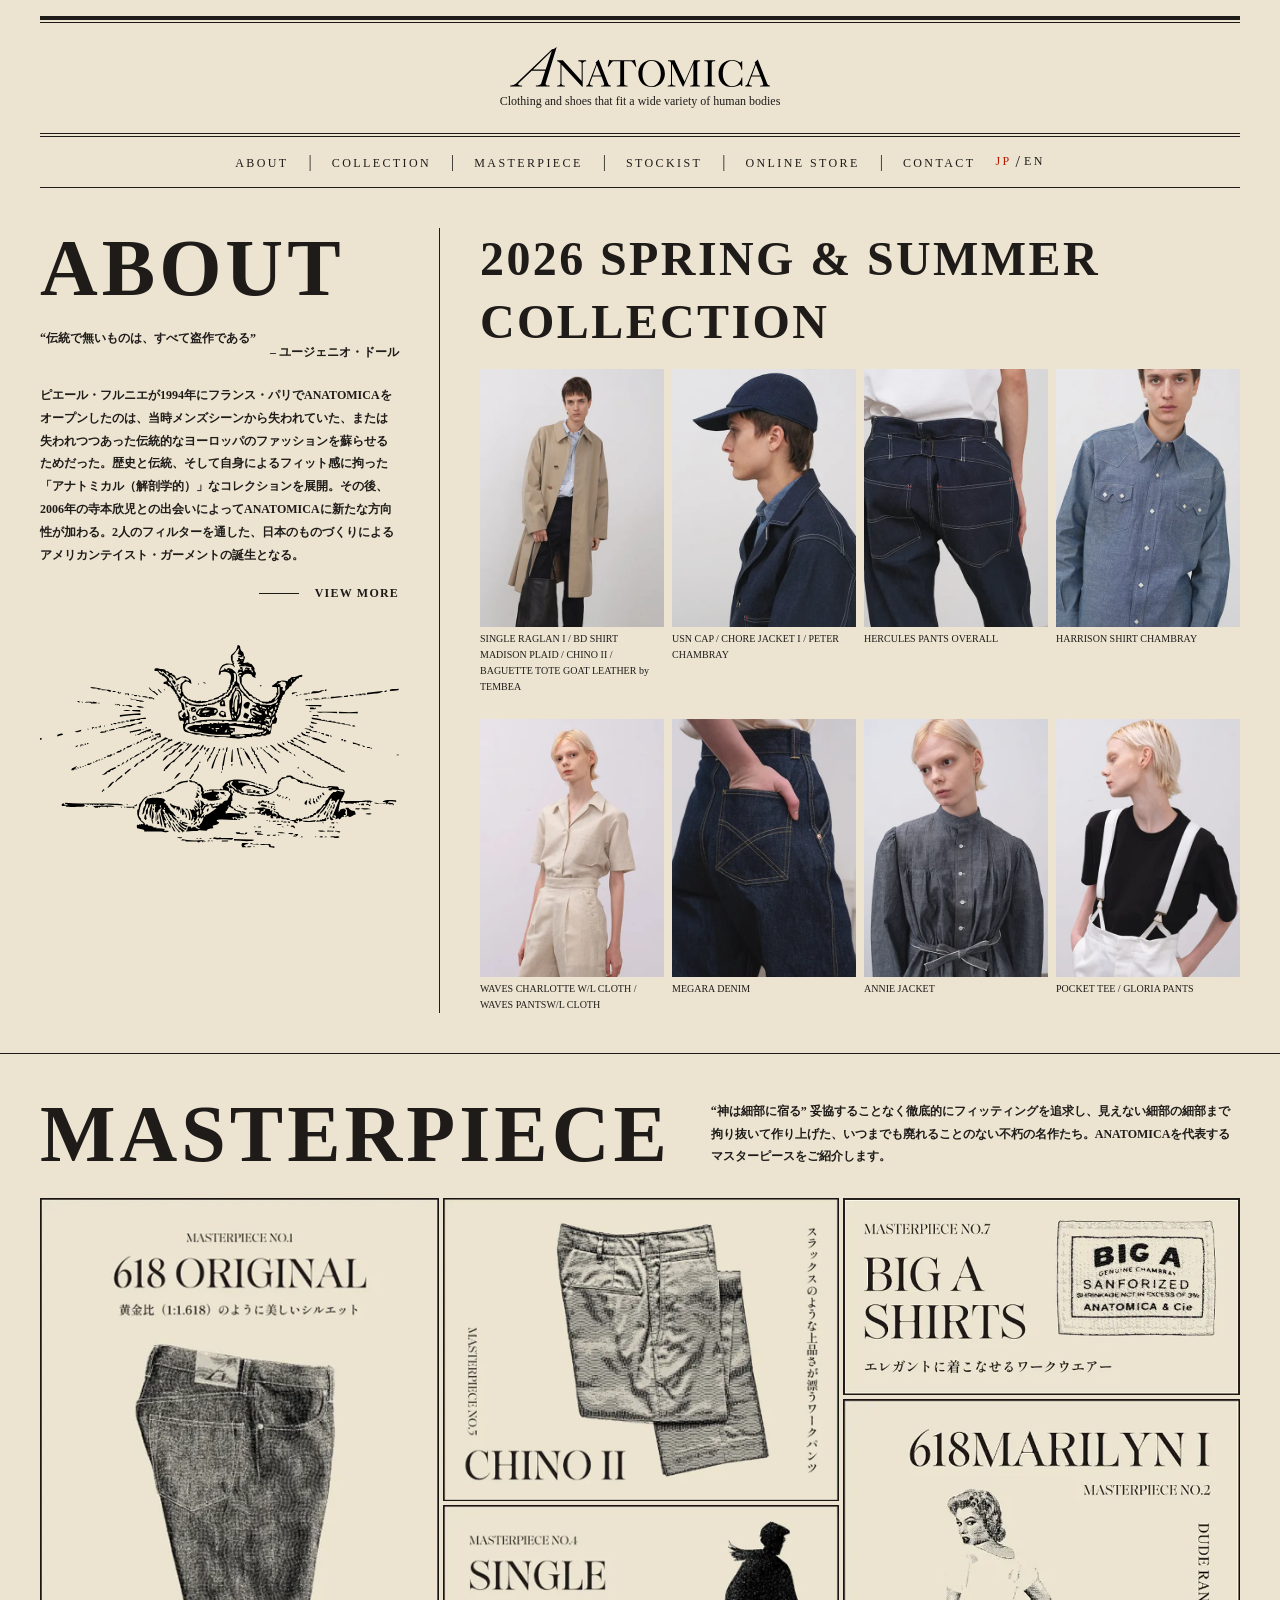
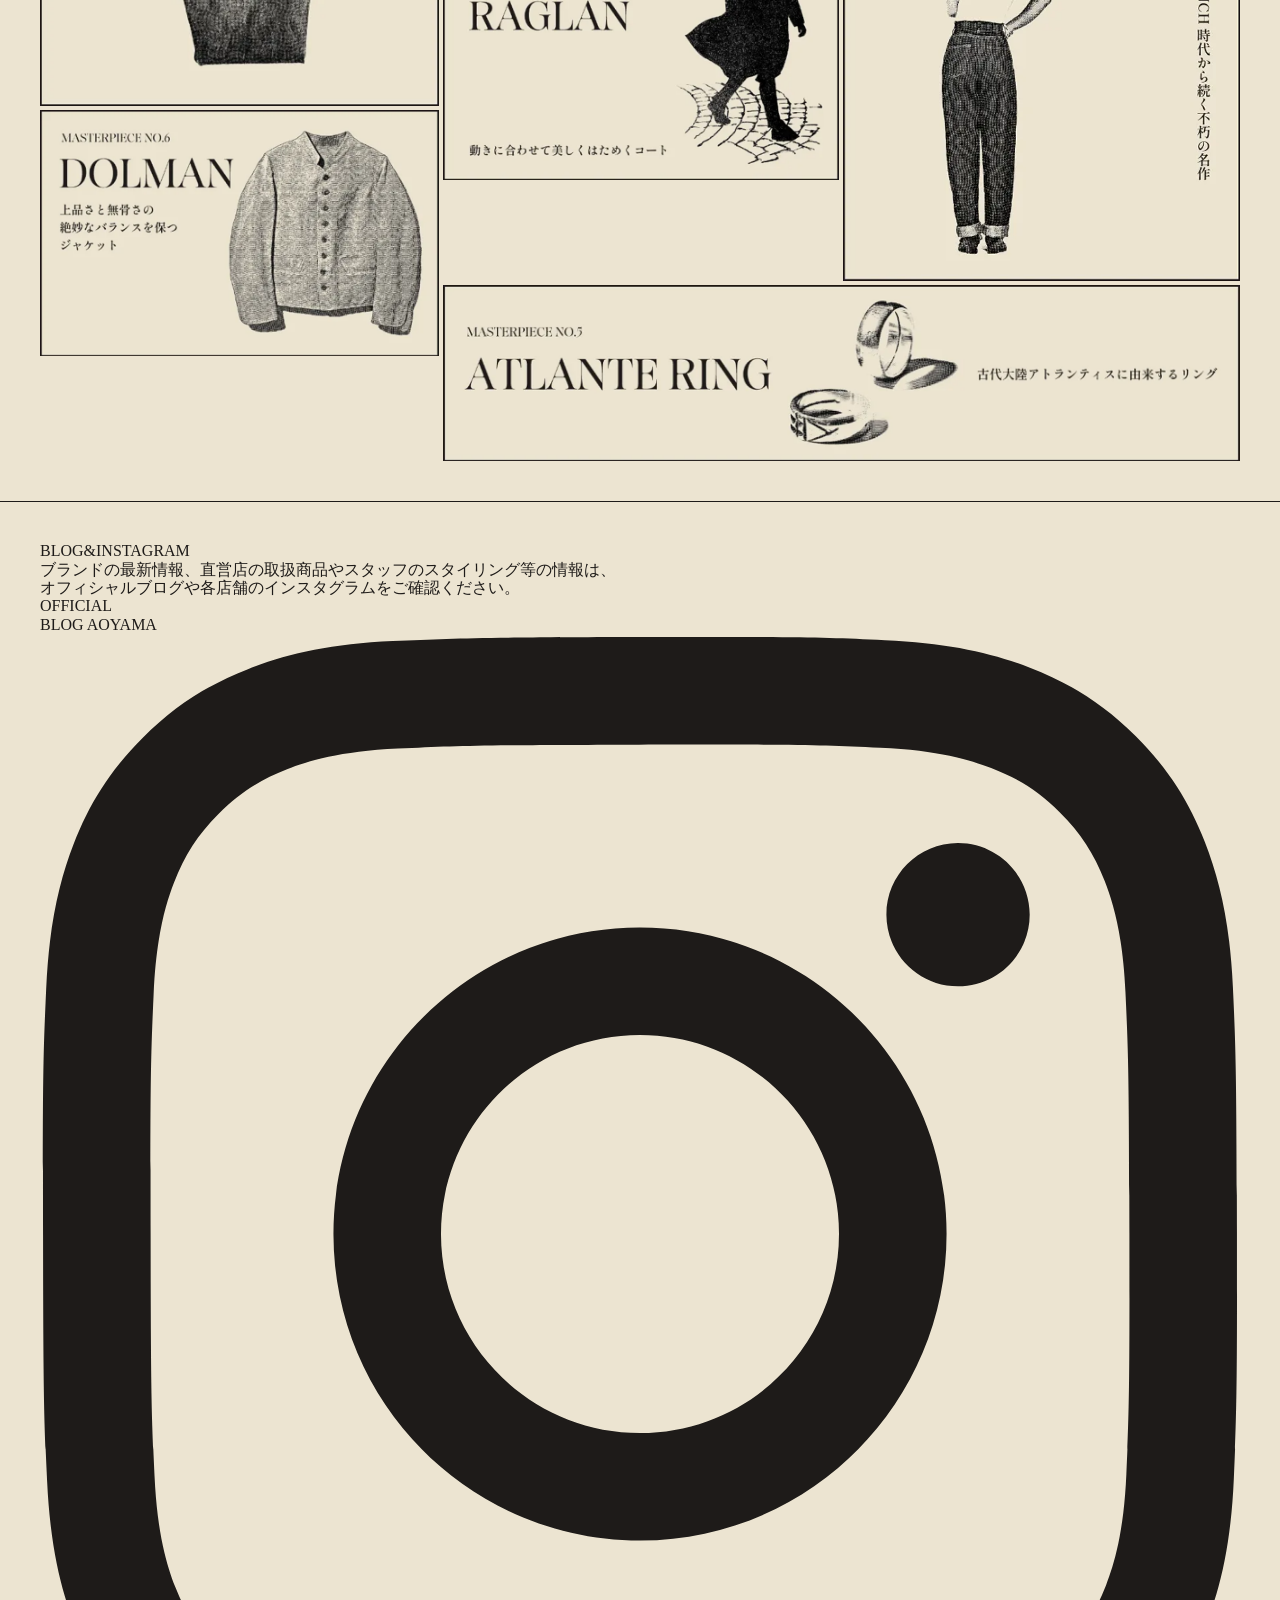
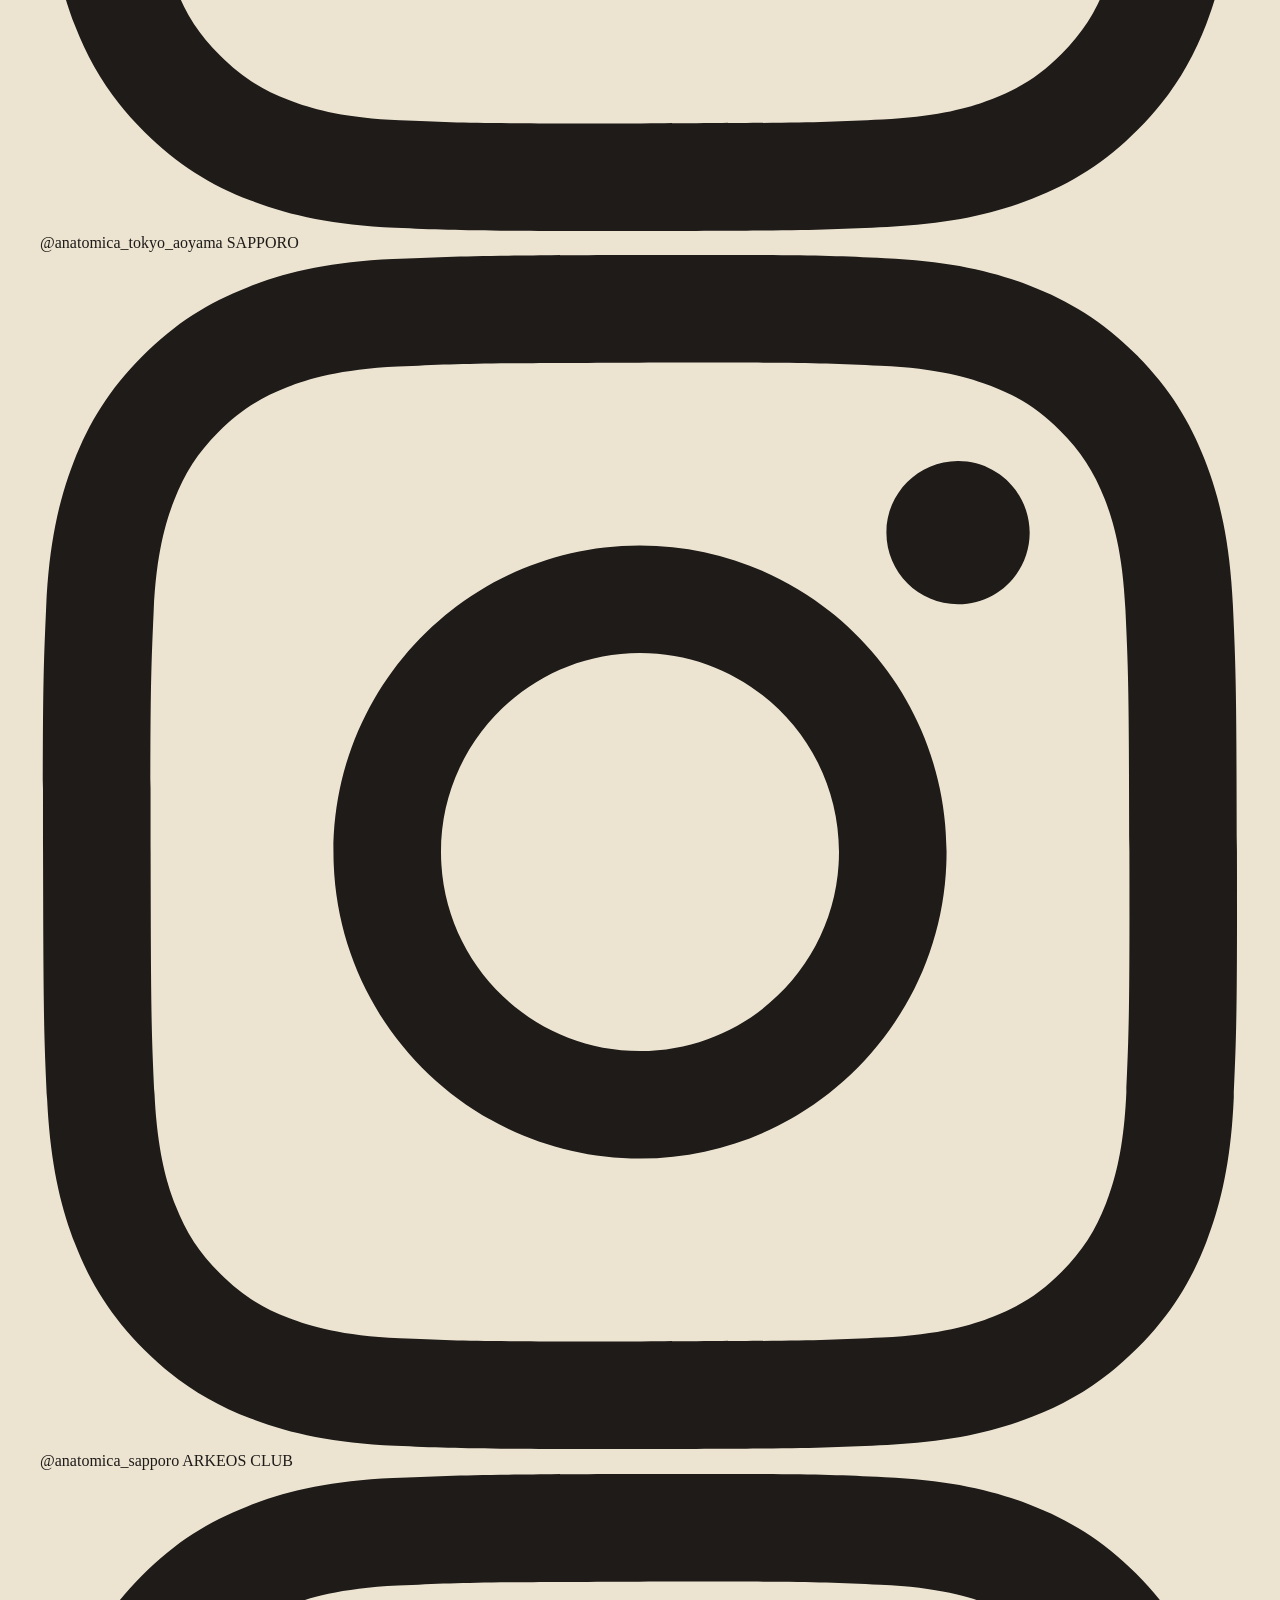
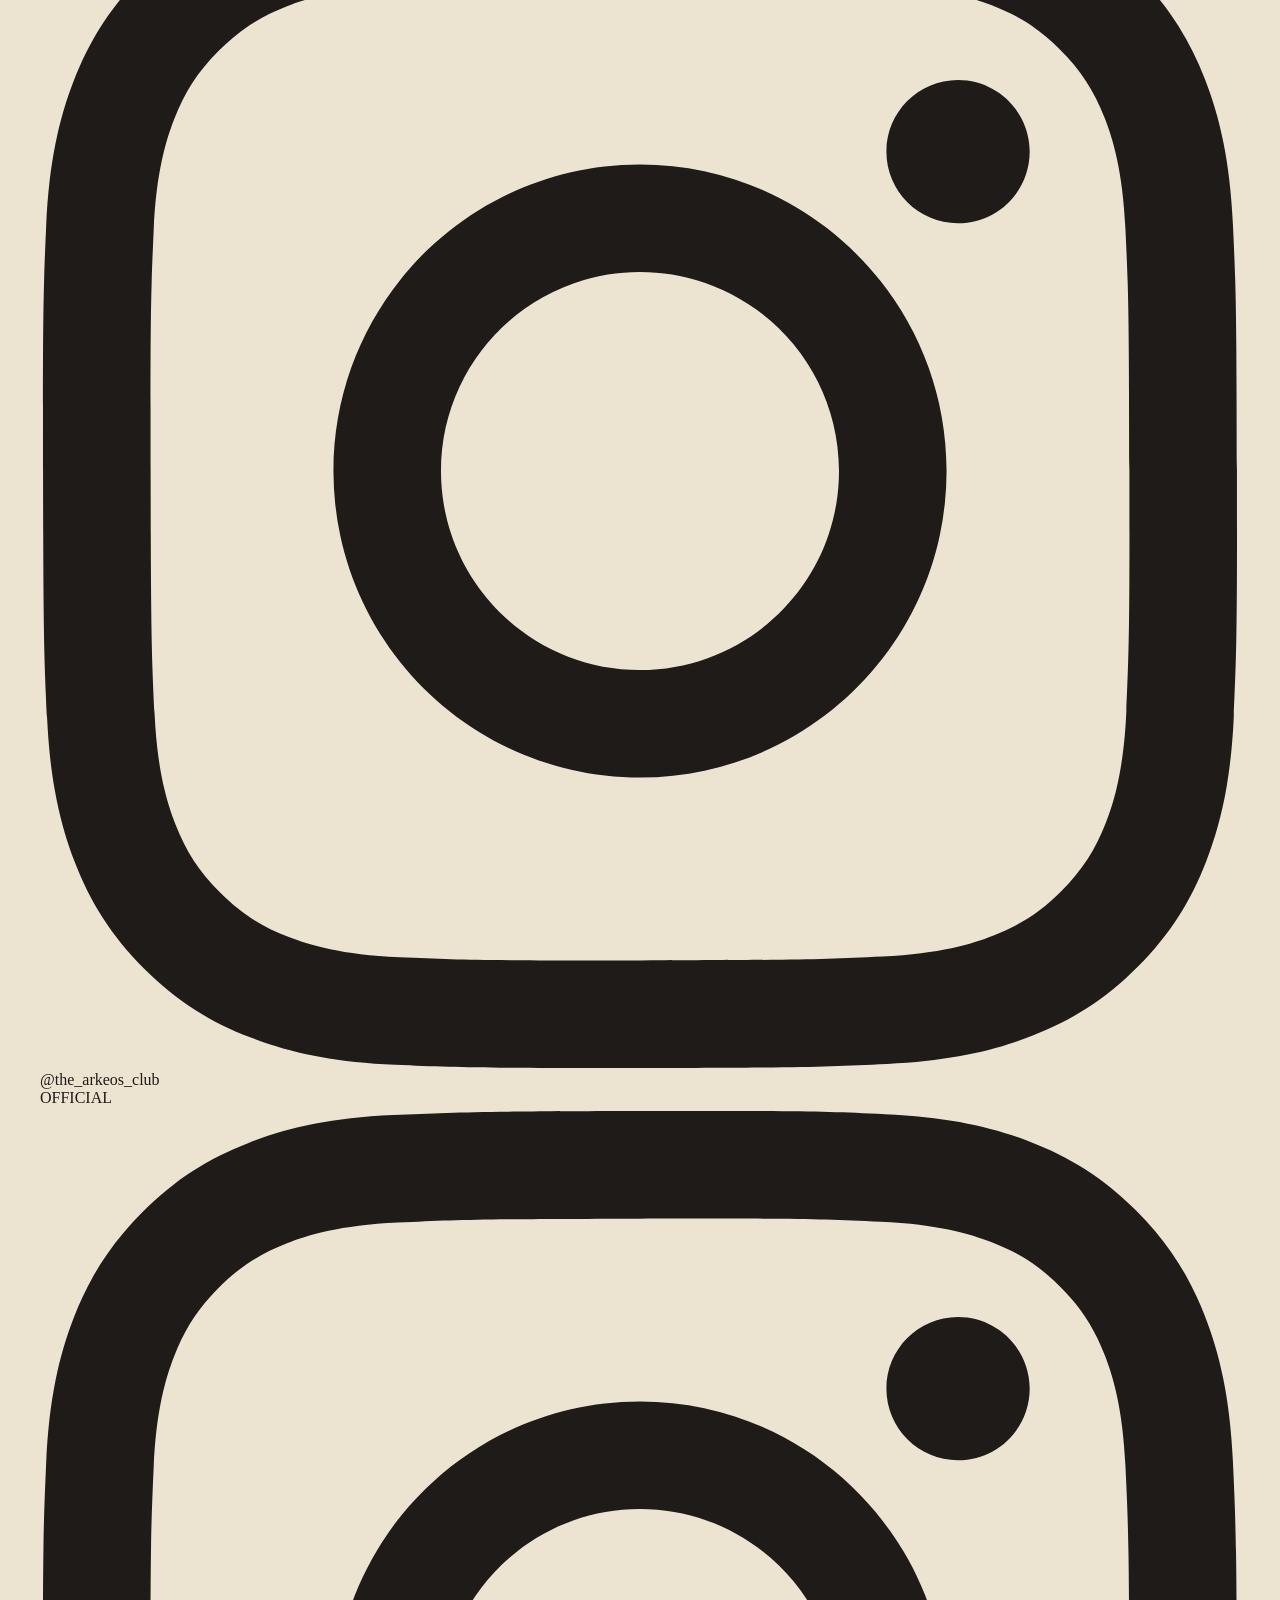
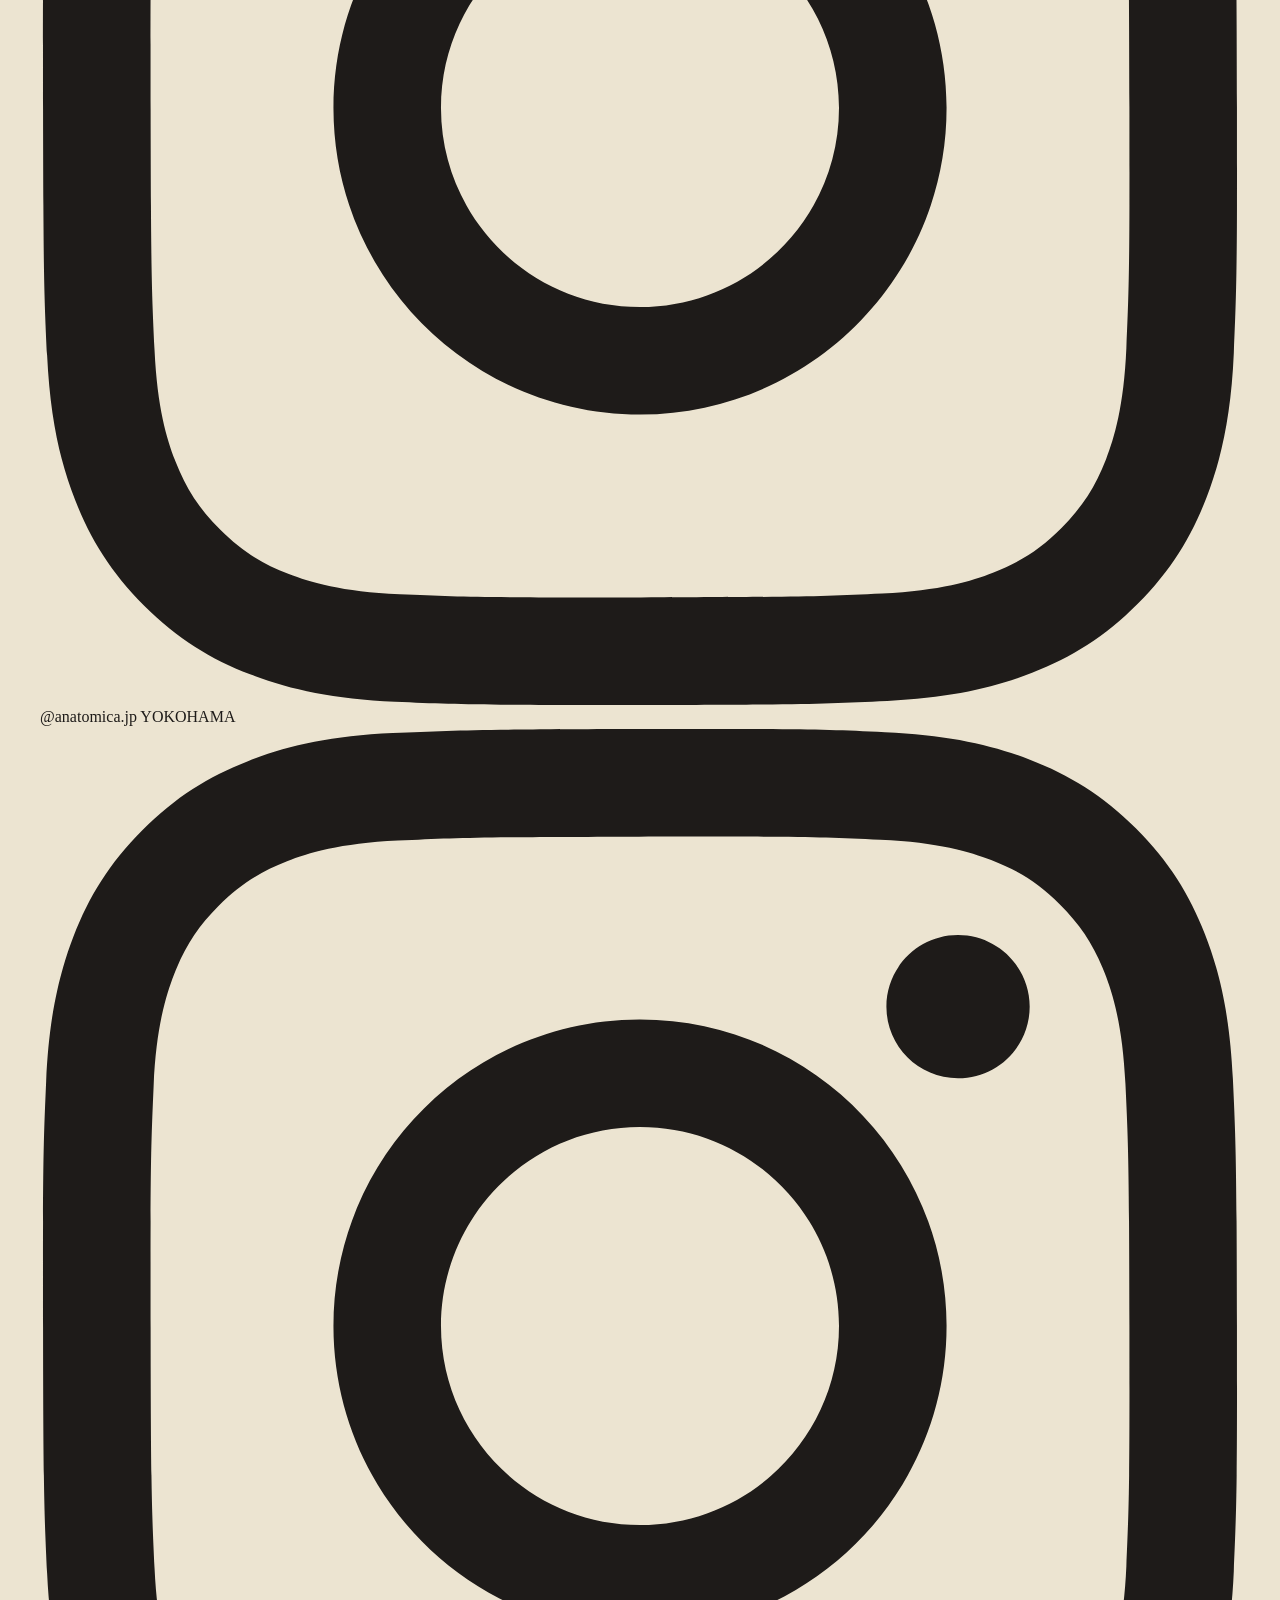
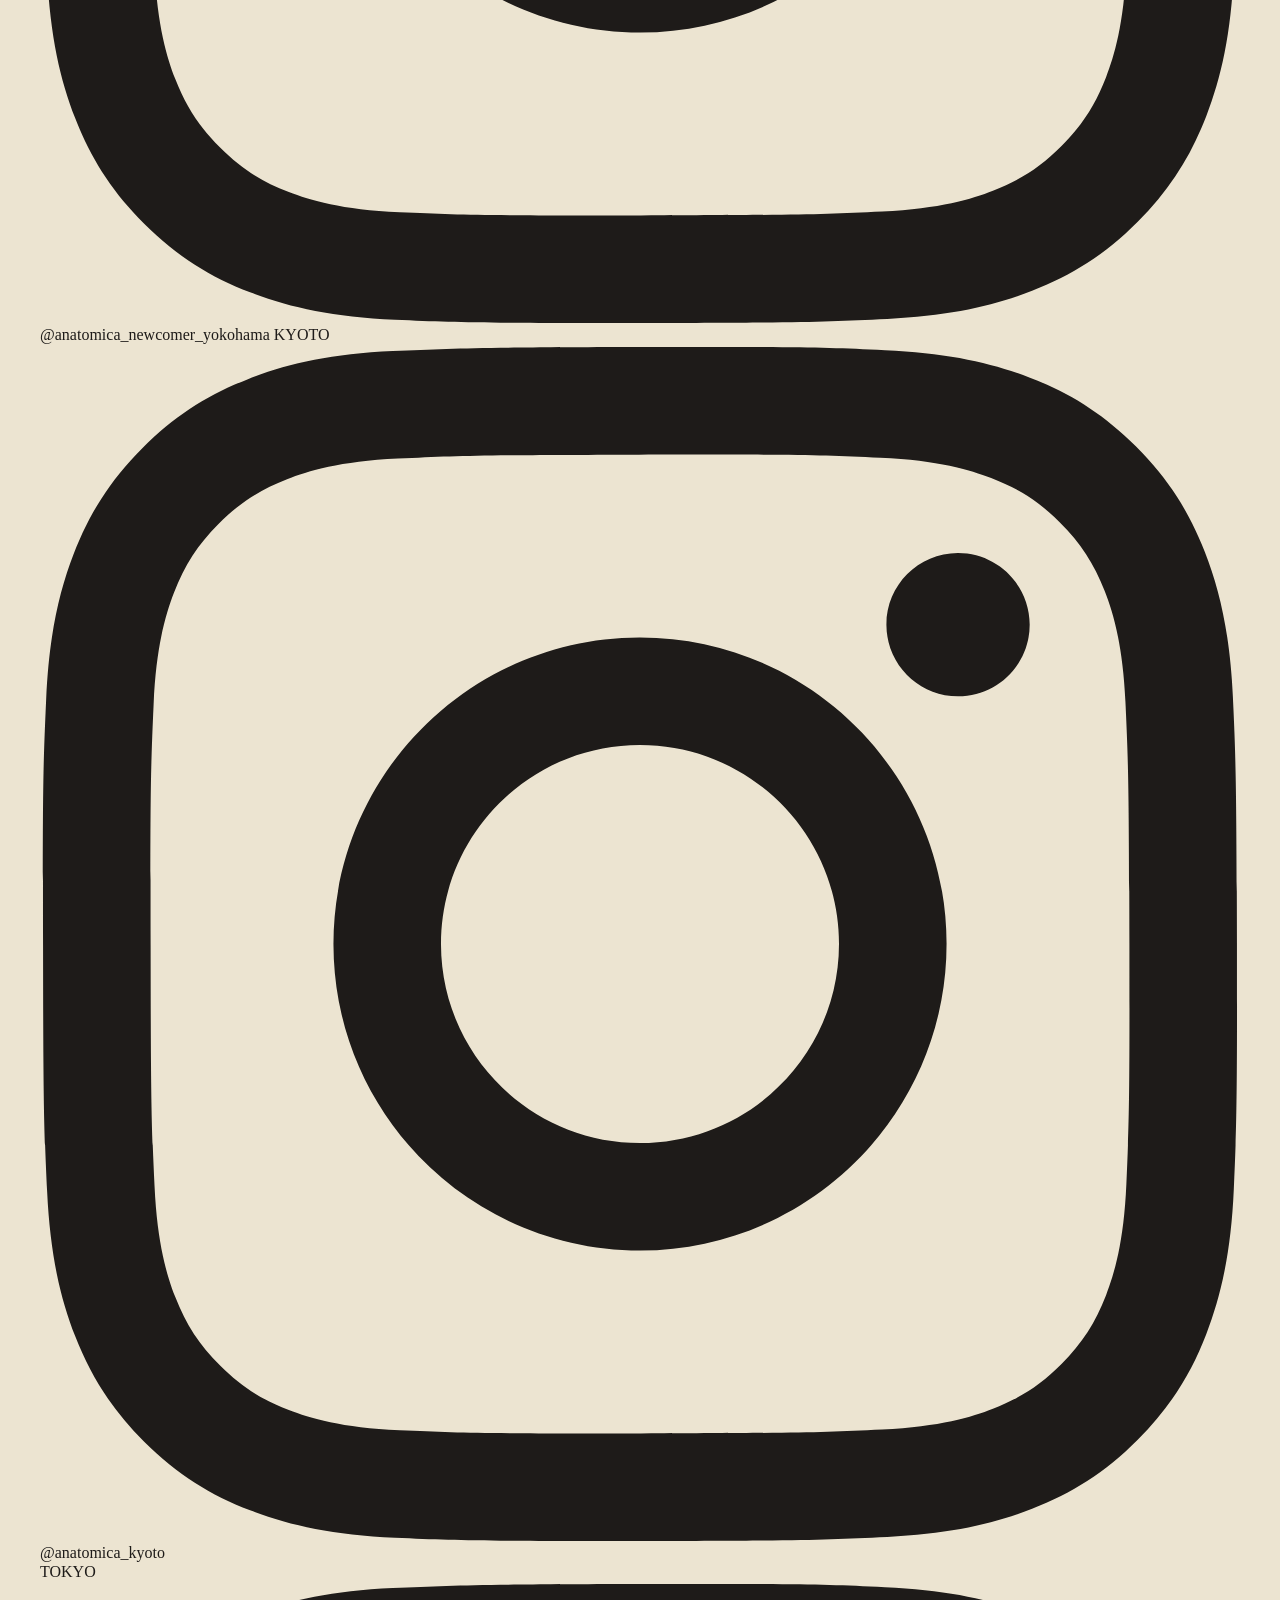
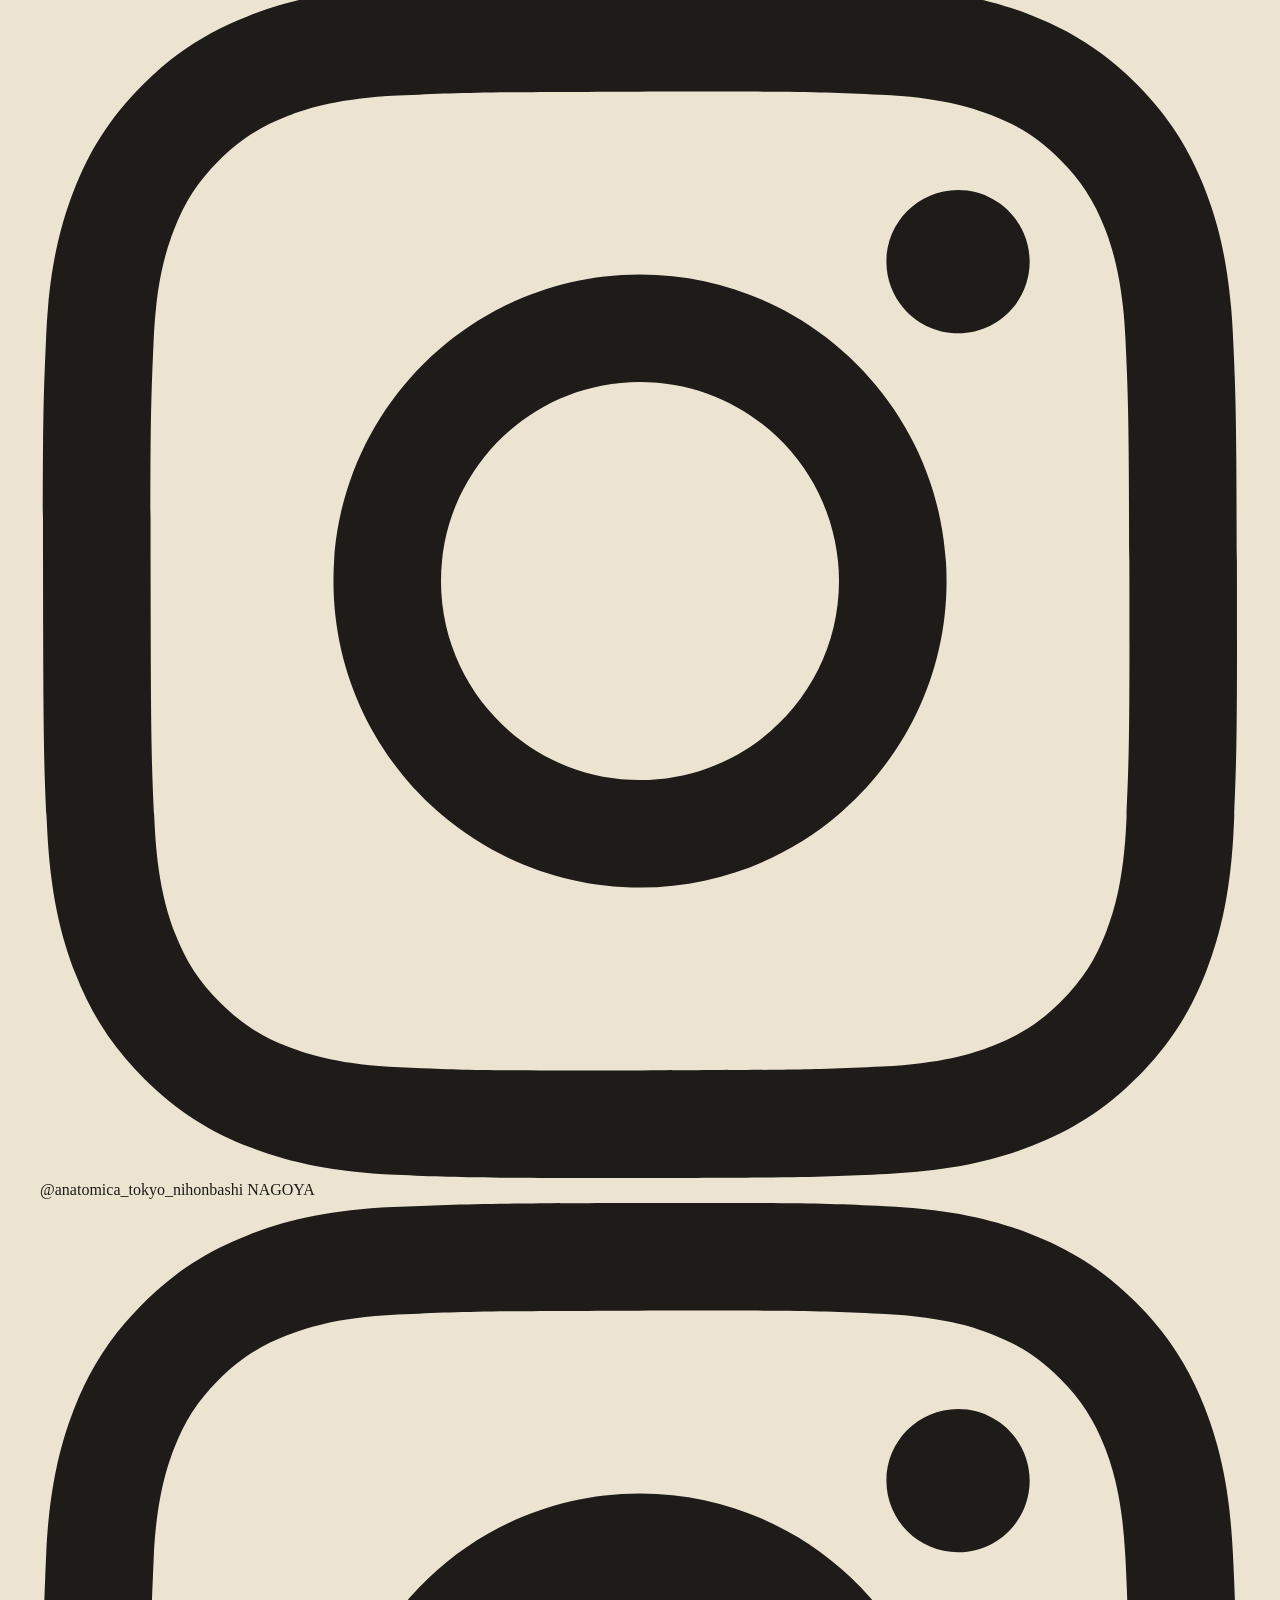
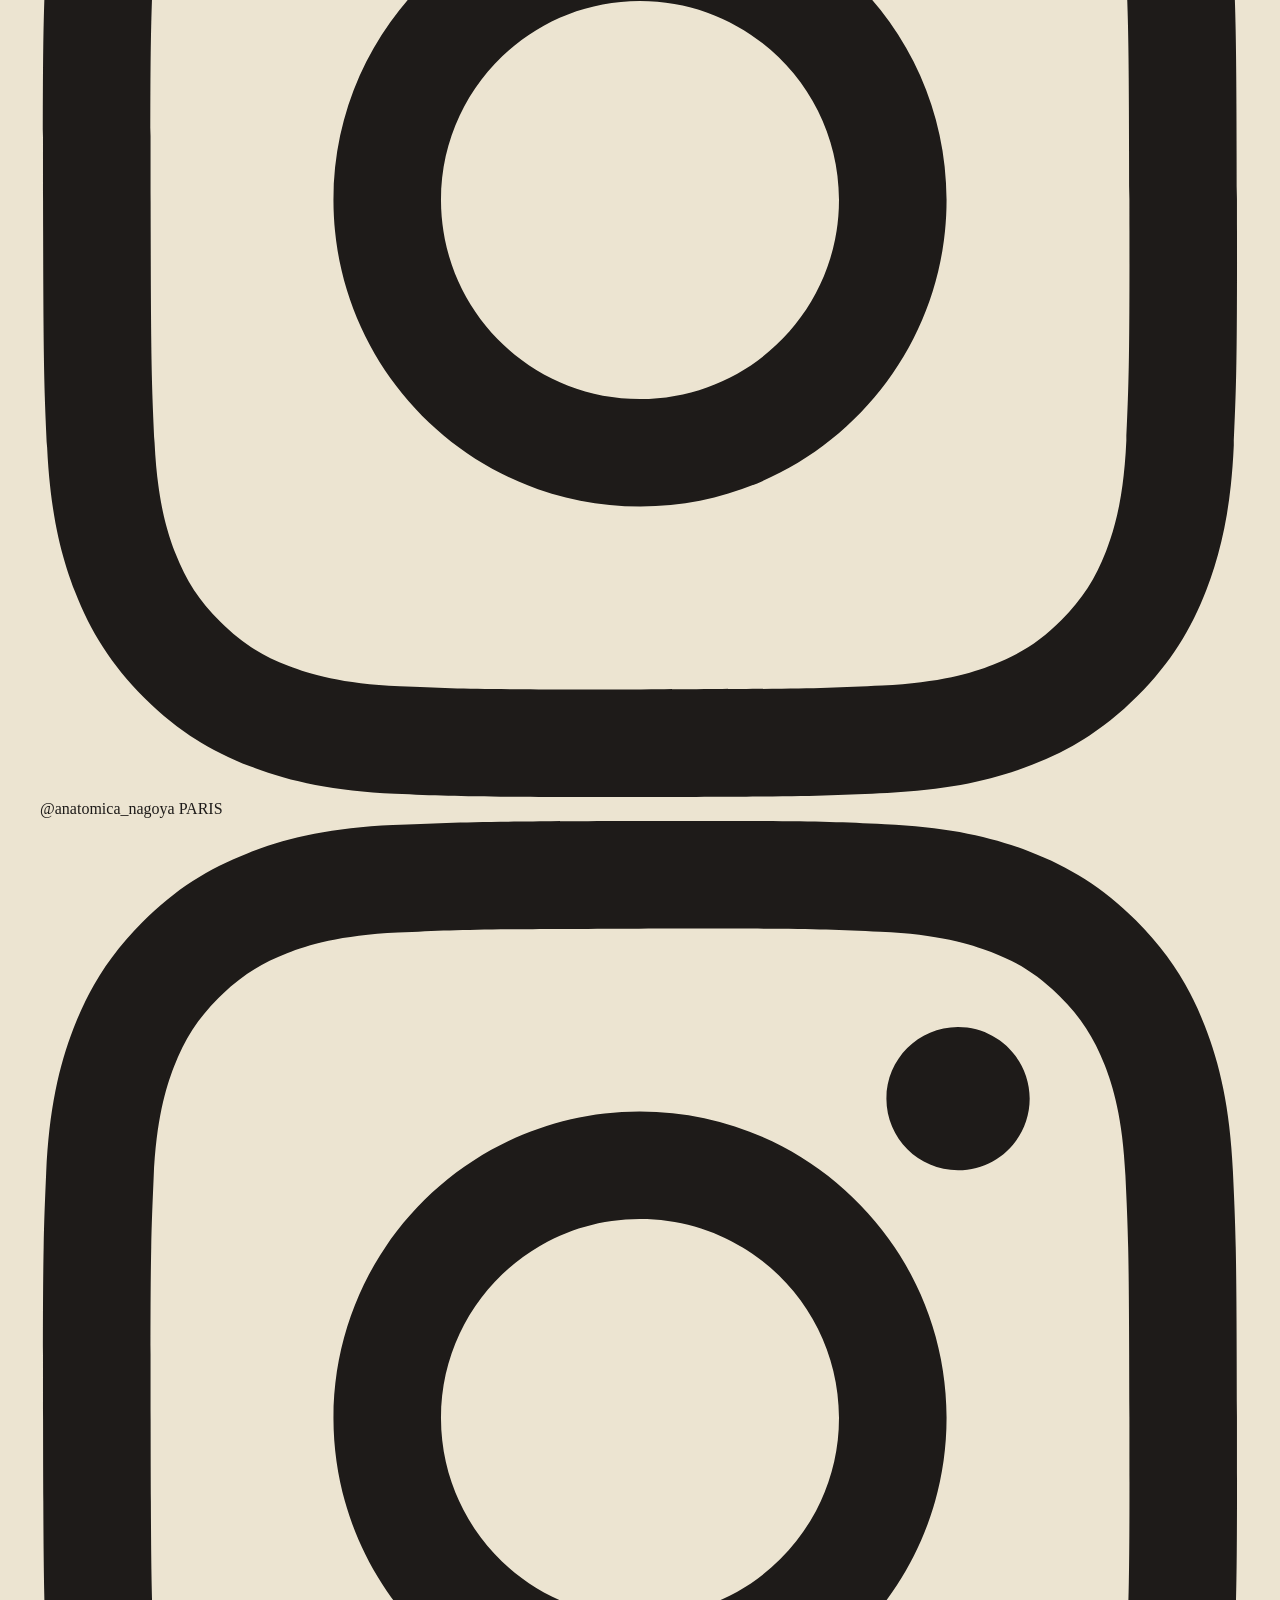
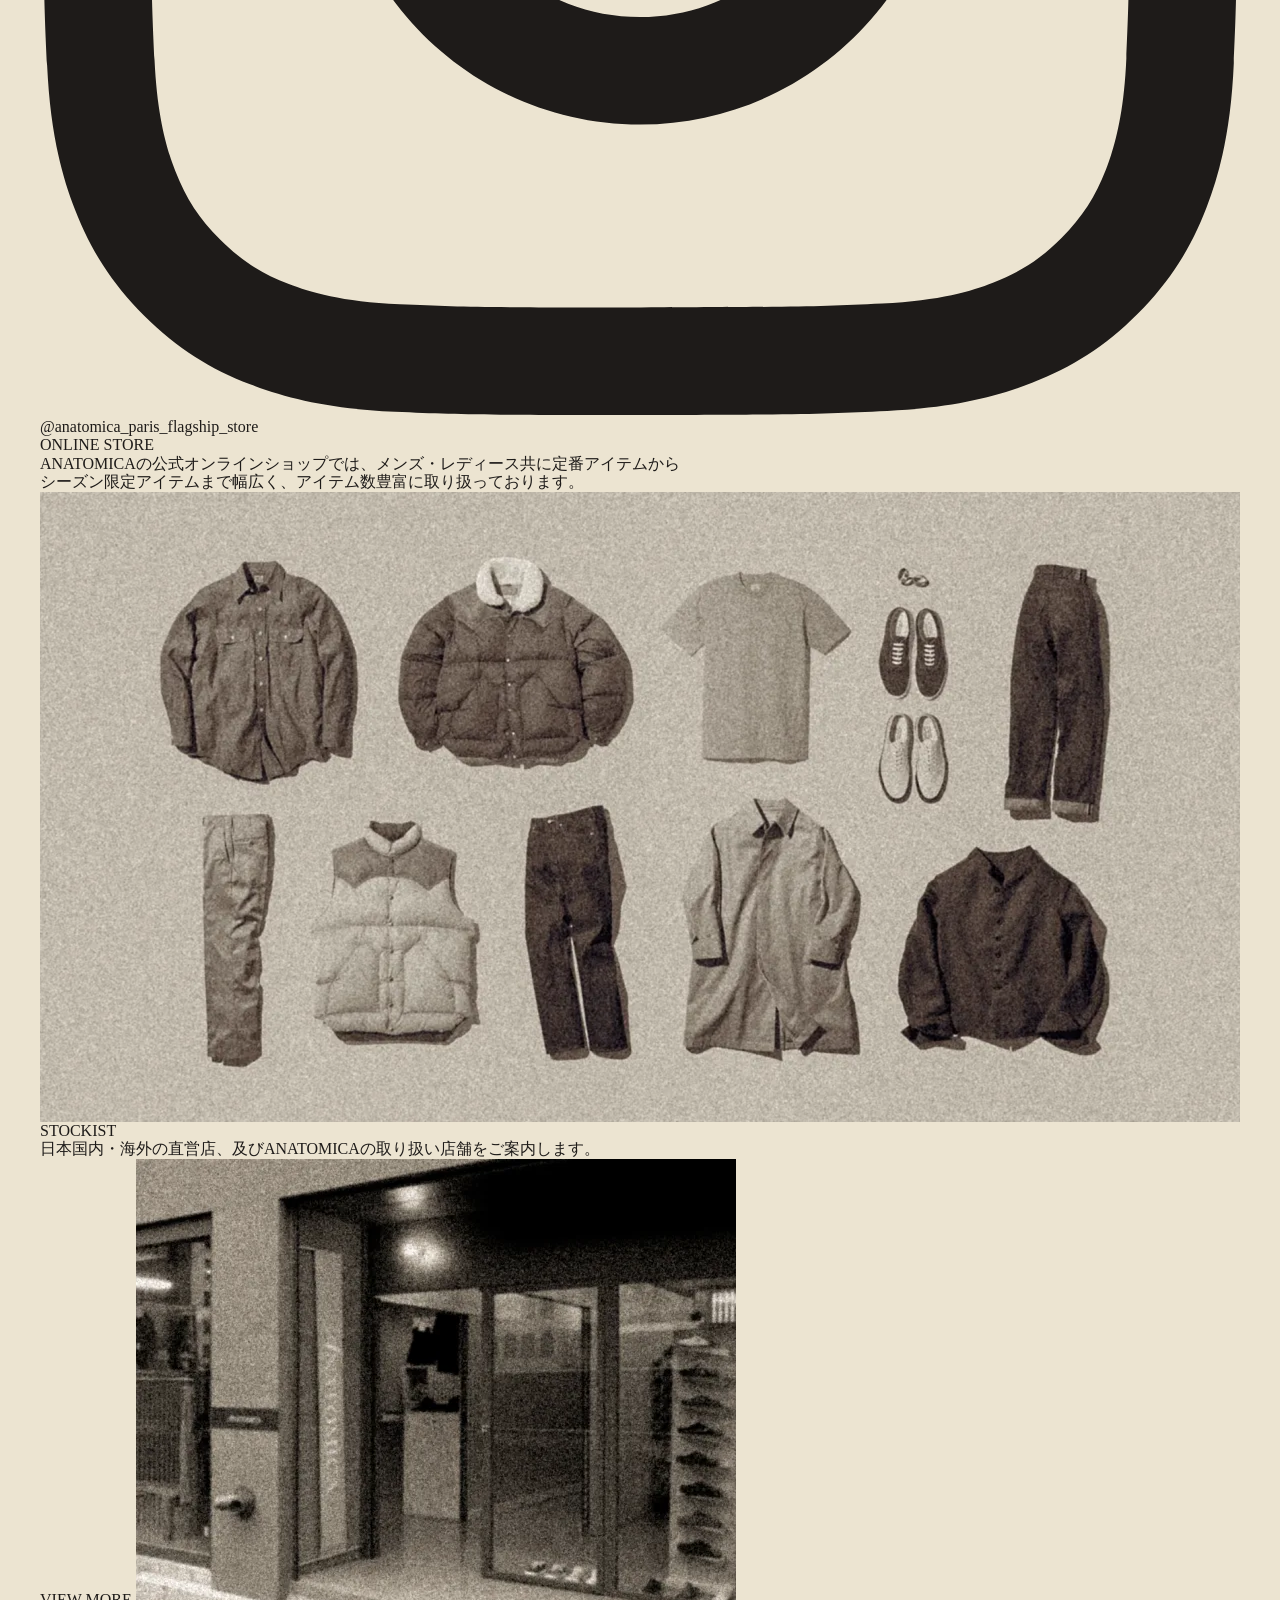
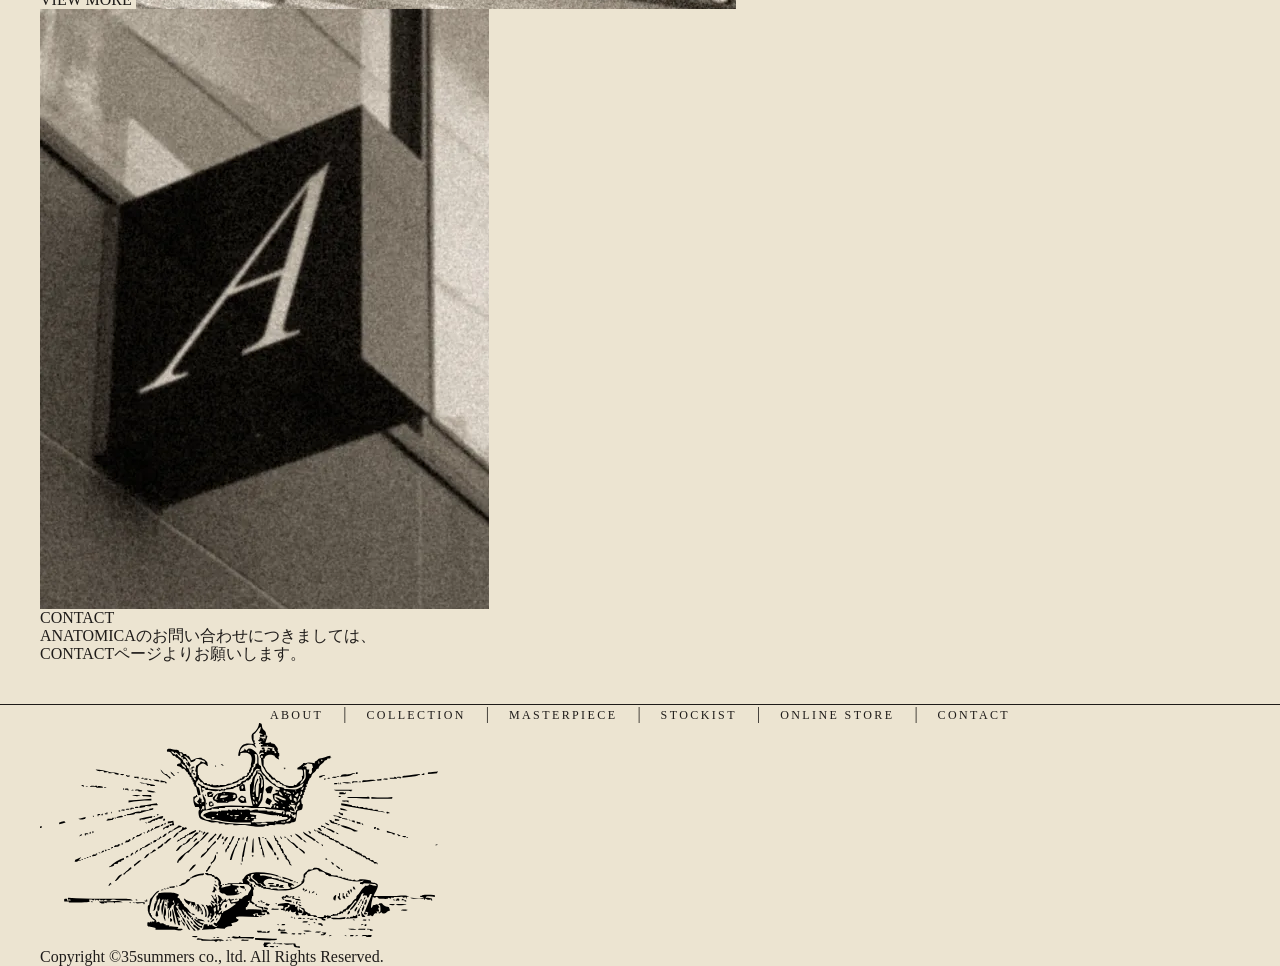
==== commit 3df0d87a: "feat: p-info/p-about/p-collection/p-masterpiece のレイアウト整備と p-blog-instagram HTML実装" ====
--- a/index.html
+++ b/index.html
@@ -143,17 +143,31 @@
 
         <section class="l-section p-masterpiece">
             <div class="l-container p-masterpiece__inner">
-                <h2 class="p-masterpiece__title">MASTERPIECE</h2>
-                <p class="p-masterpiece__lead">“神は細部に宿る” 妥協することなく徹底的にフィッティングを追求し、見えない細部の細部まで拘り抜いて作り上げた、いつまでも廃れることのない不朽の名作たち。ANATOMICAを代表するマスターピースをご紹介します。</p>
+                <div class="p-masterpiece__header">
+                    <h2 class="p-masterpiece__title">MASTERPIECE</h2>
+                    <p class="p-masterpiece__lead">“神は細部に宿る” 妥協することなく徹底的にフィッティングを追求し、見えない細部の細部まで拘り抜いて作り上げた、いつまでも廃れることのない不朽の名作たち。ANATOMICAを代表するマスターピースをご紹介します。</p>
+                </div>
 
                 <div class="p-masterpiece__items">
-                    <img class="p-masterpiece__item" src="img/masterpiece/618_original.png" alt="">
-                    <img class="p-masterpiece__item" src="img/masterpiece/chino.png" alt="">
-                    <img class="p-masterpiece__item" src="img/masterpiece/big_a_shirts.png" alt="">
-                    <img class="p-masterpiece__item" src="img/masterpiece/single_raglan.png" alt="">
-                    <img class="p-masterpiece__item" src="img/masterpiece/618_marilyn.png" alt="">
-                    <img class="p-masterpiece__item" src="img/masterpiece/dolman.png" alt="">
-                    <img class="p-masterpiece__item" src="img/masterpiece/atlante_ring.png" alt="">
+                    <div class="p-masterpiece__col-left">
+                        <img class="p-masterpiece__item" src="img/masterpiece/618_original.png" alt="">
+                        <img class="p-masterpiece__item" src="img/masterpiece/dolman.png" alt="">
+                    </div>
+                    <div class="p-masterpiece__col-right">
+                        <div class="p-masterpiece__row-top">
+                            <div class="p-masterpiece__col-inner">
+                                <img class="p-masterpiece__item" src="img/masterpiece/chino.png" alt="">
+                                <img class="p-masterpiece__item" src="img/masterpiece/single_raglan.png" alt="">
+                            </div>
+                            <div class="p-masterpiece__col-inner">
+                                <img class="p-masterpiece__item" src="img/masterpiece/big_a_shirts.png" alt="">
+                                <img class="p-masterpiece__item" src="img/masterpiece/618_marilyn.png" alt="">
+                            </div>
+                        </div>
+                        <img class="p-masterpiece__item" src="img/masterpiece/atlante_ring.png" alt="">
+                    </div>
+
+
                 </div>
             </div>
         </section>
@@ -167,17 +181,49 @@
 
                         <div class="p-blog-instagram__links">
                             <div class="p-blog-instagram__group">
-                                <a class="p-blog-instagram__link" href="#">OFFICIAL<br>BLOG</a>
-                                <a class="p-blog-instagram__link" href="#">AOYAMA</a>
-                                <a class="p-blog-instagram__link" href="#">PARIS</a>
+                                <a class="p-blog-instagram__link" href="#">
+                                    <span class="p-blog-instagram__name">OFFICIAL<br>BLOG</span>
+                                </a>
+                                <a class="p-blog-instagram__link" href="#">
+                                    <span class="p-blog-instagram__name">AOYAMA <svg class="p-blog-instagram__icon" xmlns="http://www.w3.org/2000/svg" viewBox="0 0 1005 1005" aria-hidden="true" focusable="false"><path fill="currentColor" d="M295.423,5.962c-53.201,2.511-89.537,11.032-121.29,23.474c-32.87,12.814-60.733,29.987-88.452,57.819c-27.751,27.848-44.793,55.761-57.51,88.664C15.86,207.753,7.517,244.106,5.167,297.34C2.835,350.671,2.3,367.681,2.56,503.456c0.259,135.758,0.858,152.8,3.401,206.148c2.543,53.186,11.033,89.507,23.474,121.275c12.83,32.87,29.985,60.718,57.833,88.453c27.832,27.735,55.761,44.761,88.679,57.495c31.801,12.296,68.17,20.672,121.387,23.004c53.33,2.349,70.356,2.867,206.096,2.608c135.805-0.259,152.831-0.859,206.162-3.386c53.201-2.543,89.505-11.065,121.29-23.474c32.87-12.863,60.733-29.987,88.451-57.835c27.718-27.832,44.761-55.761,57.478-88.68c12.312-31.801,20.687-68.171,23.004-121.356c2.333-53.364,2.884-70.406,2.624-206.164c-0.259-135.774-0.874-152.784-3.401-206.099c-2.527-53.234-11.049-89.539-23.474-121.324c-12.846-32.87-29.985-60.702-57.817-88.453c-27.832-27.719-55.761-44.794-88.679-57.479c-31.817-12.312-68.17-20.704-121.388-23.005c-53.33-2.365-70.356-2.883-206.145-2.624C365.78,2.82,348.754,3.403,295.423,5.962 M301.256,909.839c-48.746-2.122-75.217-10.223-92.858-17.01c-23.361-9.04-40.03-19.878-57.575-37.293c-17.512-17.48-28.383-34.102-37.503-57.414c-6.853-17.642-15.099-44.081-17.383-92.828c-2.479-52.699-3.045-68.511-3.289-202.017c-0.259-133.474,0.226-149.285,2.527-202.033c2.089-48.714,10.239-75.218,17.01-92.844c9.039-23.393,19.845-40.031,37.292-57.575c17.479-17.545,34.101-28.383,57.429-37.504c17.626-6.885,44.065-15.067,92.794-17.383c52.731-2.495,68.526-3.03,201.998-3.289c133.504-0.26,149.315,0.211,202.063,2.527c48.713,2.122,75.216,10.19,92.826,17.01c23.377,9.039,40.046,19.813,57.575,37.293c17.528,17.48,28.398,34.069,37.519,57.446c6.885,17.577,15.066,44.048,17.367,92.763c2.51,52.732,3.078,68.543,3.32,202.017c0.259,133.506-0.226,149.317-2.543,202.033c-2.122,48.747-10.206,75.234-17.01,92.892c-9.039,23.345-19.846,40.015-37.309,57.56c-17.463,17.48-34.084,28.383-57.429,37.504c-17.593,6.869-44.064,15.066-92.762,17.383c-52.73,2.478-68.526,3.045-202.047,3.289C369.798,912.625,354.003,912.123,301.256,909.839 M708.865,235.228c0.064,33.113,26.988,59.925,60.101,59.86c33.129-0.065,59.94-26.974,59.892-60.087c-0.065-33.113-26.99-59.941-60.118-59.876C735.611,175.19,708.8,202.115,708.865,235.228 M245.771,502.986c0.275,141.801,115.441,256.499,257.207,256.223c141.783-0.275,256.544-115.41,256.269-257.211c-0.276-141.752-115.458-256.515-257.257-256.24C360.223,246.034,245.495,361.218,245.771,502.986 M335.826,502.808c-0.162-92.034,74.326-166.798,166.342-166.96c92.033-0.178,166.812,74.278,166.99,166.328c0.179,92.05-74.309,166.798-166.358,166.976C410.784,669.33,336.004,594.858,335.826,502.808"/></svg></span>
+                                    <span class="p-blog-instagram__handle">@anatomica_tokyo_aoyama</span>
+                                </a>
+                                <a class="p-blog-instagram__link" href="#">
+                                    <span class="p-blog-instagram__name">SAPPORO <svg class="p-blog-instagram__icon" xmlns="http://www.w3.org/2000/svg" viewBox="0 0 1005 1005" aria-hidden="true" focusable="false"><path fill="currentColor" d="M295.423,5.962c-53.201,2.511-89.537,11.032-121.29,23.474c-32.87,12.814-60.733,29.987-88.452,57.819c-27.751,27.848-44.793,55.761-57.51,88.664C15.86,207.753,7.517,244.106,5.167,297.34C2.835,350.671,2.3,367.681,2.56,503.456c0.259,135.758,0.858,152.8,3.401,206.148c2.543,53.186,11.033,89.507,23.474,121.275c12.83,32.87,29.985,60.718,57.833,88.453c27.832,27.735,55.761,44.761,88.679,57.495c31.801,12.296,68.17,20.672,121.387,23.004c53.33,2.349,70.356,2.867,206.096,2.608c135.805-0.259,152.831-0.859,206.162-3.386c53.201-2.543,89.505-11.065,121.29-23.474c32.87-12.863,60.733-29.987,88.451-57.835c27.718-27.832,44.761-55.761,57.478-88.68c12.312-31.801,20.687-68.171,23.004-121.356c2.333-53.364,2.884-70.406,2.624-206.164c-0.259-135.774-0.874-152.784-3.401-206.099c-2.527-53.234-11.049-89.539-23.474-121.324c-12.846-32.87-29.985-60.702-57.817-88.453c-27.832-27.719-55.761-44.794-88.679-57.479c-31.817-12.312-68.17-20.704-121.388-23.005c-53.33-2.365-70.356-2.883-206.145-2.624C365.78,2.82,348.754,3.403,295.423,5.962 M301.256,909.839c-48.746-2.122-75.217-10.223-92.858-17.01c-23.361-9.04-40.03-19.878-57.575-37.293c-17.512-17.48-28.383-34.102-37.503-57.414c-6.853-17.642-15.099-44.081-17.383-92.828c-2.479-52.699-3.045-68.511-3.289-202.017c-0.259-133.474,0.226-149.285,2.527-202.033c2.089-48.714,10.239-75.218,17.01-92.844c9.039-23.393,19.845-40.031,37.292-57.575c17.479-17.545,34.101-28.383,57.429-37.504c17.626-6.885,44.065-15.067,92.794-17.383c52.731-2.495,68.526-3.03,201.998-3.289c133.504-0.26,149.315,0.211,202.063,2.527c48.713,2.122,75.216,10.19,92.826,17.01c23.377,9.039,40.046,19.813,57.575,37.293c17.528,17.48,28.398,34.069,37.519,57.446c6.885,17.577,15.066,44.048,17.367,92.763c2.51,52.732,3.078,68.543,3.32,202.017c0.259,133.506-0.226,149.317-2.543,202.033c-2.122,48.747-10.206,75.234-17.01,92.892c-9.039,23.345-19.846,40.015-37.309,57.56c-17.463,17.48-34.084,28.383-57.429,37.504c-17.593,6.869-44.064,15.066-92.762,17.383c-52.73,2.478-68.526,3.045-202.047,3.289C369.798,912.625,354.003,912.123,301.256,909.839 M708.865,235.228c0.064,33.113,26.988,59.925,60.101,59.86c33.129-0.065,59.94-26.974,59.892-60.087c-0.065-33.113-26.99-59.941-60.118-59.876C735.611,175.19,708.8,202.115,708.865,235.228 M245.771,502.986c0.275,141.801,115.441,256.499,257.207,256.223c141.783-0.275,256.544-115.41,256.269-257.211c-0.276-141.752-115.458-256.515-257.257-256.24C360.223,246.034,245.495,361.218,245.771,502.986 M335.826,502.808c-0.162-92.034,74.326-166.798,166.342-166.96c92.033-0.178,166.812,74.278,166.99,166.328c0.179,92.05-74.309,166.798-166.358,166.976C410.784,669.33,336.004,594.858,335.826,502.808"/></svg></span>
+                                    <span class="p-blog-instagram__handle">@anatomica_sapporo</span>
+                                </a>
+                                <a class="p-blog-instagram__link" href="#">
+                                    <span class="p-blog-instagram__name">ARKEOS CLUB <svg class="p-blog-instagram__icon" xmlns="http://www.w3.org/2000/svg" viewBox="0 0 1005 1005" aria-hidden="true" focusable="false"><path fill="currentColor" d="M295.423,5.962c-53.201,2.511-89.537,11.032-121.29,23.474c-32.87,12.814-60.733,29.987-88.452,57.819c-27.751,27.848-44.793,55.761-57.51,88.664C15.86,207.753,7.517,244.106,5.167,297.34C2.835,350.671,2.3,367.681,2.56,503.456c0.259,135.758,0.858,152.8,3.401,206.148c2.543,53.186,11.033,89.507,23.474,121.275c12.83,32.87,29.985,60.718,57.833,88.453c27.832,27.735,55.761,44.761,88.679,57.495c31.801,12.296,68.17,20.672,121.387,23.004c53.33,2.349,70.356,2.867,206.096,2.608c135.805-0.259,152.831-0.859,206.162-3.386c53.201-2.543,89.505-11.065,121.29-23.474c32.87-12.863,60.733-29.987,88.451-57.835c27.718-27.832,44.761-55.761,57.478-88.68c12.312-31.801,20.687-68.171,23.004-121.356c2.333-53.364,2.884-70.406,2.624-206.164c-0.259-135.774-0.874-152.784-3.401-206.099c-2.527-53.234-11.049-89.539-23.474-121.324c-12.846-32.87-29.985-60.702-57.817-88.453c-27.832-27.719-55.761-44.794-88.679-57.479c-31.817-12.312-68.17-20.704-121.388-23.005c-53.33-2.365-70.356-2.883-206.145-2.624C365.78,2.82,348.754,3.403,295.423,5.962 M301.256,909.839c-48.746-2.122-75.217-10.223-92.858-17.01c-23.361-9.04-40.03-19.878-57.575-37.293c-17.512-17.48-28.383-34.102-37.503-57.414c-6.853-17.642-15.099-44.081-17.383-92.828c-2.479-52.699-3.045-68.511-3.289-202.017c-0.259-133.474,0.226-149.285,2.527-202.033c2.089-48.714,10.239-75.218,17.01-92.844c9.039-23.393,19.845-40.031,37.292-57.575c17.479-17.545,34.101-28.383,57.429-37.504c17.626-6.885,44.065-15.067,92.794-17.383c52.731-2.495,68.526-3.03,201.998-3.289c133.504-0.26,149.315,0.211,202.063,2.527c48.713,2.122,75.216,10.19,92.826,17.01c23.377,9.039,40.046,19.813,57.575,37.293c17.528,17.48,28.398,34.069,37.519,57.446c6.885,17.577,15.066,44.048,17.367,92.763c2.51,52.732,3.078,68.543,3.32,202.017c0.259,133.506-0.226,149.317-2.543,202.033c-2.122,48.747-10.206,75.234-17.01,92.892c-9.039,23.345-19.846,40.015-37.309,57.56c-17.463,17.48-34.084,28.383-57.429,37.504c-17.593,6.869-44.064,15.066-92.762,17.383c-52.73,2.478-68.526,3.045-202.047,3.289C369.798,912.625,354.003,912.123,301.256,909.839 M708.865,235.228c0.064,33.113,26.988,59.925,60.101,59.86c33.129-0.065,59.94-26.974,59.892-60.087c-0.065-33.113-26.99-59.941-60.118-59.876C735.611,175.19,708.8,202.115,708.865,235.228 M245.771,502.986c0.275,141.801,115.441,256.499,257.207,256.223c141.783-0.275,256.544-115.41,256.269-257.211c-0.276-141.752-115.458-256.515-257.257-256.24C360.223,246.034,245.495,361.218,245.771,502.986 M335.826,502.808c-0.162-92.034,74.326-166.798,166.342-166.96c92.033-0.178,166.812,74.278,166.99,166.328c0.179,92.05-74.309,166.798-166.358,166.976C410.784,669.33,336.004,594.858,335.826,502.808"/></svg></span>
+                                    <span class="p-blog-instagram__handle">@the_arkeos_club</span>
+                                </a>
                             </div>
                             <div class="p-blog-instagram__group">
-                                <a class="p-blog-instagram__link" href="#">OFFICIAL</a>
-                                <a class="p-blog-instagram__link" href="#">SAPPORO</a>
+                                <a class="p-blog-instagram__link" href="#">
+                                    <span class="p-blog-instagram__name">OFFICIAL <svg class="p-blog-instagram__icon" xmlns="http://www.w3.org/2000/svg" viewBox="0 0 1005 1005" aria-hidden="true" focusable="false"><path fill="currentColor" d="M295.423,5.962c-53.201,2.511-89.537,11.032-121.29,23.474c-32.87,12.814-60.733,29.987-88.452,57.819c-27.751,27.848-44.793,55.761-57.51,88.664C15.86,207.753,7.517,244.106,5.167,297.34C2.835,350.671,2.3,367.681,2.56,503.456c0.259,135.758,0.858,152.8,3.401,206.148c2.543,53.186,11.033,89.507,23.474,121.275c12.83,32.87,29.985,60.718,57.833,88.453c27.832,27.735,55.761,44.761,88.679,57.495c31.801,12.296,68.17,20.672,121.387,23.004c53.33,2.349,70.356,2.867,206.096,2.608c135.805-0.259,152.831-0.859,206.162-3.386c53.201-2.543,89.505-11.065,121.29-23.474c32.87-12.863,60.733-29.987,88.451-57.835c27.718-27.832,44.761-55.761,57.478-88.68c12.312-31.801,20.687-68.171,23.004-121.356c2.333-53.364,2.884-70.406,2.624-206.164c-0.259-135.774-0.874-152.784-3.401-206.099c-2.527-53.234-11.049-89.539-23.474-121.324c-12.846-32.87-29.985-60.702-57.817-88.453c-27.832-27.719-55.761-44.794-88.679-57.479c-31.817-12.312-68.17-20.704-121.388-23.005c-53.33-2.365-70.356-2.883-206.145-2.624C365.78,2.82,348.754,3.403,295.423,5.962 M301.256,909.839c-48.746-2.122-75.217-10.223-92.858-17.01c-23.361-9.04-40.03-19.878-57.575-37.293c-17.512-17.48-28.383-34.102-37.503-57.414c-6.853-17.642-15.099-44.081-17.383-92.828c-2.479-52.699-3.045-68.511-3.289-202.017c-0.259-133.474,0.226-149.285,2.527-202.033c2.089-48.714,10.239-75.218,17.01-92.844c9.039-23.393,19.845-40.031,37.292-57.575c17.479-17.545,34.101-28.383,57.429-37.504c17.626-6.885,44.065-15.067,92.794-17.383c52.731-2.495,68.526-3.03,201.998-3.289c133.504-0.26,149.315,0.211,202.063,2.527c48.713,2.122,75.216,10.19,92.826,17.01c23.377,9.039,40.046,19.813,57.575,37.293c17.528,17.48,28.398,34.069,37.519,57.446c6.885,17.577,15.066,44.048,17.367,92.763c2.51,52.732,3.078,68.543,3.32,202.017c0.259,133.506-0.226,149.317-2.543,202.033c-2.122,48.747-10.206,75.234-17.01,92.892c-9.039,23.345-19.846,40.015-37.309,57.56c-17.463,17.48-34.084,28.383-57.429,37.504c-17.593,6.869-44.064,15.066-92.762,17.383c-52.73,2.478-68.526,3.045-202.047,3.289C369.798,912.625,354.003,912.123,301.256,909.839 M708.865,235.228c0.064,33.113,26.988,59.925,60.101,59.86c33.129-0.065,59.94-26.974,59.892-60.087c-0.065-33.113-26.99-59.941-60.118-59.876C735.611,175.19,708.8,202.115,708.865,235.228 M245.771,502.986c0.275,141.801,115.441,256.499,257.207,256.223c141.783-0.275,256.544-115.41,256.269-257.211c-0.276-141.752-115.458-256.515-257.257-256.24C360.223,246.034,245.495,361.218,245.771,502.986 M335.826,502.808c-0.162-92.034,74.326-166.798,166.342-166.96c92.033-0.178,166.812,74.278,166.99,166.328c0.179,92.05-74.309,166.798-166.358,166.976C410.784,669.33,336.004,594.858,335.826,502.808"/></svg></span>
+                                    <span class="p-blog-instagram__handle">@anatomica.jp</span>
+                                </a>
+                                <a class="p-blog-instagram__link" href="#">
+                                    <span class="p-blog-instagram__name">YOKOHAMA <svg class="p-blog-instagram__icon" xmlns="http://www.w3.org/2000/svg" viewBox="0 0 1005 1005" aria-hidden="true" focusable="false"><path fill="currentColor" d="M295.423,5.962c-53.201,2.511-89.537,11.032-121.29,23.474c-32.87,12.814-60.733,29.987-88.452,57.819c-27.751,27.848-44.793,55.761-57.51,88.664C15.86,207.753,7.517,244.106,5.167,297.34C2.835,350.671,2.3,367.681,2.56,503.456c0.259,135.758,0.858,152.8,3.401,206.148c2.543,53.186,11.033,89.507,23.474,121.275c12.83,32.87,29.985,60.718,57.833,88.453c27.832,27.735,55.761,44.761,88.679,57.495c31.801,12.296,68.17,20.672,121.387,23.004c53.33,2.349,70.356,2.867,206.096,2.608c135.805-0.259,152.831-0.859,206.162-3.386c53.201-2.543,89.505-11.065,121.29-23.474c32.87-12.863,60.733-29.987,88.451-57.835c27.718-27.832,44.761-55.761,57.478-88.68c12.312-31.801,20.687-68.171,23.004-121.356c2.333-53.364,2.884-70.406,2.624-206.164c-0.259-135.774-0.874-152.784-3.401-206.099c-2.527-53.234-11.049-89.539-23.474-121.324c-12.846-32.87-29.985-60.702-57.817-88.453c-27.832-27.719-55.761-44.794-88.679-57.479c-31.817-12.312-68.17-20.704-121.388-23.005c-53.33-2.365-70.356-2.883-206.145-2.624C365.78,2.82,348.754,3.403,295.423,5.962 M301.256,909.839c-48.746-2.122-75.217-10.223-92.858-17.01c-23.361-9.04-40.03-19.878-57.575-37.293c-17.512-17.48-28.383-34.102-37.503-57.414c-6.853-17.642-15.099-44.081-17.383-92.828c-2.479-52.699-3.045-68.511-3.289-202.017c-0.259-133.474,0.226-149.285,2.527-202.033c2.089-48.714,10.239-75.218,17.01-92.844c9.039-23.393,19.845-40.031,37.292-57.575c17.479-17.545,34.101-28.383,57.429-37.504c17.626-6.885,44.065-15.067,92.794-17.383c52.731-2.495,68.526-3.03,201.998-3.289c133.504-0.26,149.315,0.211,202.063,2.527c48.713,2.122,75.216,10.19,92.826,17.01c23.377,9.039,40.046,19.813,57.575,37.293c17.528,17.48,28.398,34.069,37.519,57.446c6.885,17.577,15.066,44.048,17.367,92.763c2.51,52.732,3.078,68.543,3.32,202.017c0.259,133.506-0.226,149.317-2.543,202.033c-2.122,48.747-10.206,75.234-17.01,92.892c-9.039,23.345-19.846,40.015-37.309,57.56c-17.463,17.48-34.084,28.383-57.429,37.504c-17.593,6.869-44.064,15.066-92.762,17.383c-52.73,2.478-68.526,3.045-202.047,3.289C369.798,912.625,354.003,912.123,301.256,909.839 M708.865,235.228c0.064,33.113,26.988,59.925,60.101,59.86c33.129-0.065,59.94-26.974,59.892-60.087c-0.065-33.113-26.99-59.941-60.118-59.876C735.611,175.19,708.8,202.115,708.865,235.228 M245.771,502.986c0.275,141.801,115.441,256.499,257.207,256.223c141.783-0.275,256.544-115.41,256.269-257.211c-0.276-141.752-115.458-256.515-257.257-256.24C360.223,246.034,245.495,361.218,245.771,502.986 M335.826,502.808c-0.162-92.034,74.326-166.798,166.342-166.96c92.033-0.178,166.812,74.278,166.99,166.328c0.179,92.05-74.309,166.798-166.358,166.976C410.784,669.33,336.004,594.858,335.826,502.808"/></svg></span>
+                                    <span class="p-blog-instagram__handle">@anatomica_newcomer_yokohama</span>
+                                </a>
+                                <a class="p-blog-instagram__link" href="#">
+                                    <span class="p-blog-instagram__name">KYOTO <svg class="p-blog-instagram__icon" xmlns="http://www.w3.org/2000/svg" viewBox="0 0 1005 1005" aria-hidden="true" focusable="false"><path fill="currentColor" d="M295.423,5.962c-53.201,2.511-89.537,11.032-121.29,23.474c-32.87,12.814-60.733,29.987-88.452,57.819c-27.751,27.848-44.793,55.761-57.51,88.664C15.86,207.753,7.517,244.106,5.167,297.34C2.835,350.671,2.3,367.681,2.56,503.456c0.259,135.758,0.858,152.8,3.401,206.148c2.543,53.186,11.033,89.507,23.474,121.275c12.83,32.87,29.985,60.718,57.833,88.453c27.832,27.735,55.761,44.761,88.679,57.495c31.801,12.296,68.17,20.672,121.387,23.004c53.33,2.349,70.356,2.867,206.096,2.608c135.805-0.259,152.831-0.859,206.162-3.386c53.201-2.543,89.505-11.065,121.29-23.474c32.87-12.863,60.733-29.987,88.451-57.835c27.718-27.832,44.761-55.761,57.478-88.68c12.312-31.801,20.687-68.171,23.004-121.356c2.333-53.364,2.884-70.406,2.624-206.164c-0.259-135.774-0.874-152.784-3.401-206.099c-2.527-53.234-11.049-89.539-23.474-121.324c-12.846-32.87-29.985-60.702-57.817-88.453c-27.832-27.719-55.761-44.794-88.679-57.479c-31.817-12.312-68.17-20.704-121.388-23.005c-53.33-2.365-70.356-2.883-206.145-2.624C365.78,2.82,348.754,3.403,295.423,5.962 M301.256,909.839c-48.746-2.122-75.217-10.223-92.858-17.01c-23.361-9.04-40.03-19.878-57.575-37.293c-17.512-17.48-28.383-34.102-37.503-57.414c-6.853-17.642-15.099-44.081-17.383-92.828c-2.479-52.699-3.045-68.511-3.289-202.017c-0.259-133.474,0.226-149.285,2.527-202.033c2.089-48.714,10.239-75.218,17.01-92.844c9.039-23.393,19.845-40.031,37.292-57.575c17.479-17.545,34.101-28.383,57.429-37.504c17.626-6.885,44.065-15.067,92.794-17.383c52.731-2.495,68.526-3.03,201.998-3.289c133.504-0.26,149.315,0.211,202.063,2.527c48.713,2.122,75.216,10.19,92.826,17.01c23.377,9.039,40.046,19.813,57.575,37.293c17.528,17.48,28.398,34.069,37.519,57.446c6.885,17.577,15.066,44.048,17.367,92.763c2.51,52.732,3.078,68.543,3.32,202.017c0.259,133.506-0.226,149.317-2.543,202.033c-2.122,48.747-10.206,75.234-17.01,92.892c-9.039,23.345-19.846,40.015-37.309,57.56c-17.463,17.48-34.084,28.383-57.429,37.504c-17.593,6.869-44.064,15.066-92.762,17.383c-52.73,2.478-68.526,3.045-202.047,3.289C369.798,912.625,354.003,912.123,301.256,909.839 M708.865,235.228c0.064,33.113,26.988,59.925,60.101,59.86c33.129-0.065,59.94-26.974,59.892-60.087c-0.065-33.113-26.99-59.941-60.118-59.876C735.611,175.19,708.8,202.115,708.865,235.228 M245.771,502.986c0.275,141.801,115.441,256.499,257.207,256.223c141.783-0.275,256.544-115.41,256.269-257.211c-0.276-141.752-115.458-256.515-257.257-256.24C360.223,246.034,245.495,361.218,245.771,502.986 M335.826,502.808c-0.162-92.034,74.326-166.798,166.342-166.96c92.033-0.178,166.812,74.278,166.99,166.328c0.179,92.05-74.309,166.798-166.358,166.976C410.784,669.33,336.004,594.858,335.826,502.808"/></svg></span>
+                                    <span class="p-blog-instagram__handle">@anatomica_kyoto</span>
+                                </a>
                             </div>
                             <div class="p-blog-instagram__group">
-                                <a class="p-blog-instagram__link" href="#">TOKYO</a>
-                                <a class="p-blog-instagram__link" href="#">NAGOYA</a>
+                                <a class="p-blog-instagram__link" href="#">
+                                    <span class="p-blog-instagram__name">TOKYO <svg class="p-blog-instagram__icon" xmlns="http://www.w3.org/2000/svg" viewBox="0 0 1005 1005" aria-hidden="true" focusable="false"><path fill="currentColor" d="M295.423,5.962c-53.201,2.511-89.537,11.032-121.29,23.474c-32.87,12.814-60.733,29.987-88.452,57.819c-27.751,27.848-44.793,55.761-57.51,88.664C15.86,207.753,7.517,244.106,5.167,297.34C2.835,350.671,2.3,367.681,2.56,503.456c0.259,135.758,0.858,152.8,3.401,206.148c2.543,53.186,11.033,89.507,23.474,121.275c12.83,32.87,29.985,60.718,57.833,88.453c27.832,27.735,55.761,44.761,88.679,57.495c31.801,12.296,68.17,20.672,121.387,23.004c53.33,2.349,70.356,2.867,206.096,2.608c135.805-0.259,152.831-0.859,206.162-3.386c53.201-2.543,89.505-11.065,121.29-23.474c32.87-12.863,60.733-29.987,88.451-57.835c27.718-27.832,44.761-55.761,57.478-88.68c12.312-31.801,20.687-68.171,23.004-121.356c2.333-53.364,2.884-70.406,2.624-206.164c-0.259-135.774-0.874-152.784-3.401-206.099c-2.527-53.234-11.049-89.539-23.474-121.324c-12.846-32.87-29.985-60.702-57.817-88.453c-27.832-27.719-55.761-44.794-88.679-57.479c-31.817-12.312-68.17-20.704-121.388-23.005c-53.33-2.365-70.356-2.883-206.145-2.624C365.78,2.82,348.754,3.403,295.423,5.962 M301.256,909.839c-48.746-2.122-75.217-10.223-92.858-17.01c-23.361-9.04-40.03-19.878-57.575-37.293c-17.512-17.48-28.383-34.102-37.503-57.414c-6.853-17.642-15.099-44.081-17.383-92.828c-2.479-52.699-3.045-68.511-3.289-202.017c-0.259-133.474,0.226-149.285,2.527-202.033c2.089-48.714,10.239-75.218,17.01-92.844c9.039-23.393,19.845-40.031,37.292-57.575c17.479-17.545,34.101-28.383,57.429-37.504c17.626-6.885,44.065-15.067,92.794-17.383c52.731-2.495,68.526-3.03,201.998-3.289c133.504-0.26,149.315,0.211,202.063,2.527c48.713,2.122,75.216,10.19,92.826,17.01c23.377,9.039,40.046,19.813,57.575,37.293c17.528,17.48,28.398,34.069,37.519,57.446c6.885,17.577,15.066,44.048,17.367,92.763c2.51,52.732,3.078,68.543,3.32,202.017c0.259,133.506-0.226,149.317-2.543,202.033c-2.122,48.747-10.206,75.234-17.01,92.892c-9.039,23.345-19.846,40.015-37.309,57.56c-17.463,17.48-34.084,28.383-57.429,37.504c-17.593,6.869-44.064,15.066-92.762,17.383c-52.73,2.478-68.526,3.045-202.047,3.289C369.798,912.625,354.003,912.123,301.256,909.839 M708.865,235.228c0.064,33.113,26.988,59.925,60.101,59.86c33.129-0.065,59.94-26.974,59.892-60.087c-0.065-33.113-26.99-59.941-60.118-59.876C735.611,175.19,708.8,202.115,708.865,235.228 M245.771,502.986c0.275,141.801,115.441,256.499,257.207,256.223c141.783-0.275,256.544-115.41,256.269-257.211c-0.276-141.752-115.458-256.515-257.257-256.24C360.223,246.034,245.495,361.218,245.771,502.986 M335.826,502.808c-0.162-92.034,74.326-166.798,166.342-166.96c92.033-0.178,166.812,74.278,166.99,166.328c0.179,92.05-74.309,166.798-166.358,166.976C410.784,669.33,336.004,594.858,335.826,502.808"/></svg></span>
+                                    <span class="p-blog-instagram__handle">@anatomica_tokyo_nihonbashi</span>
+                                </a>
+                                <a class="p-blog-instagram__link" href="#">
+                                    <span class="p-blog-instagram__name">NAGOYA <svg class="p-blog-instagram__icon" xmlns="http://www.w3.org/2000/svg" viewBox="0 0 1005 1005" aria-hidden="true" focusable="false"><path fill="currentColor" d="M295.423,5.962c-53.201,2.511-89.537,11.032-121.29,23.474c-32.87,12.814-60.733,29.987-88.452,57.819c-27.751,27.848-44.793,55.761-57.51,88.664C15.86,207.753,7.517,244.106,5.167,297.34C2.835,350.671,2.3,367.681,2.56,503.456c0.259,135.758,0.858,152.8,3.401,206.148c2.543,53.186,11.033,89.507,23.474,121.275c12.83,32.87,29.985,60.718,57.833,88.453c27.832,27.735,55.761,44.761,88.679,57.495c31.801,12.296,68.17,20.672,121.387,23.004c53.33,2.349,70.356,2.867,206.096,2.608c135.805-0.259,152.831-0.859,206.162-3.386c53.201-2.543,89.505-11.065,121.29-23.474c32.87-12.863,60.733-29.987,88.451-57.835c27.718-27.832,44.761-55.761,57.478-88.68c12.312-31.801,20.687-68.171,23.004-121.356c2.333-53.364,2.884-70.406,2.624-206.164c-0.259-135.774-0.874-152.784-3.401-206.099c-2.527-53.234-11.049-89.539-23.474-121.324c-12.846-32.87-29.985-60.702-57.817-88.453c-27.832-27.719-55.761-44.794-88.679-57.479c-31.817-12.312-68.17-20.704-121.388-23.005c-53.33-2.365-70.356-2.883-206.145-2.624C365.78,2.82,348.754,3.403,295.423,5.962 M301.256,909.839c-48.746-2.122-75.217-10.223-92.858-17.01c-23.361-9.04-40.03-19.878-57.575-37.293c-17.512-17.48-28.383-34.102-37.503-57.414c-6.853-17.642-15.099-44.081-17.383-92.828c-2.479-52.699-3.045-68.511-3.289-202.017c-0.259-133.474,0.226-149.285,2.527-202.033c2.089-48.714,10.239-75.218,17.01-92.844c9.039-23.393,19.845-40.031,37.292-57.575c17.479-17.545,34.101-28.383,57.429-37.504c17.626-6.885,44.065-15.067,92.794-17.383c52.731-2.495,68.526-3.03,201.998-3.289c133.504-0.26,149.315,0.211,202.063,2.527c48.713,2.122,75.216,10.19,92.826,17.01c23.377,9.039,40.046,19.813,57.575,37.293c17.528,17.48,28.398,34.069,37.519,57.446c6.885,17.577,15.066,44.048,17.367,92.763c2.51,52.732,3.078,68.543,3.32,202.017c0.259,133.506-0.226,149.317-2.543,202.033c-2.122,48.747-10.206,75.234-17.01,92.892c-9.039,23.345-19.846,40.015-37.309,57.56c-17.463,17.48-34.084,28.383-57.429,37.504c-17.593,6.869-44.064,15.066-92.762,17.383c-52.73,2.478-68.526,3.045-202.047,3.289C369.798,912.625,354.003,912.123,301.256,909.839 M708.865,235.228c0.064,33.113,26.988,59.925,60.101,59.86c33.129-0.065,59.94-26.974,59.892-60.087c-0.065-33.113-26.99-59.941-60.118-59.876C735.611,175.19,708.8,202.115,708.865,235.228 M245.771,502.986c0.275,141.801,115.441,256.499,257.207,256.223c141.783-0.275,256.544-115.41,256.269-257.211c-0.276-141.752-115.458-256.515-257.257-256.24C360.223,246.034,245.495,361.218,245.771,502.986 M335.826,502.808c-0.162-92.034,74.326-166.798,166.342-166.96c92.033-0.178,166.812,74.278,166.99,166.328c0.179,92.05-74.309,166.798-166.358,166.976C410.784,669.33,336.004,594.858,335.826,502.808"/></svg></span>
+                                    <span class="p-blog-instagram__handle">@anatomica_nagoya</span>
+                                </a>
+                                <a class="p-blog-instagram__link" href="#">
+                                    <span class="p-blog-instagram__name">PARIS <svg class="p-blog-instagram__icon" xmlns="http://www.w3.org/2000/svg" viewBox="0 0 1005 1005" aria-hidden="true" focusable="false"><path fill="currentColor" d="M295.423,5.962c-53.201,2.511-89.537,11.032-121.29,23.474c-32.87,12.814-60.733,29.987-88.452,57.819c-27.751,27.848-44.793,55.761-57.51,88.664C15.86,207.753,7.517,244.106,5.167,297.34C2.835,350.671,2.3,367.681,2.56,503.456c0.259,135.758,0.858,152.8,3.401,206.148c2.543,53.186,11.033,89.507,23.474,121.275c12.83,32.87,29.985,60.718,57.833,88.453c27.832,27.735,55.761,44.761,88.679,57.495c31.801,12.296,68.17,20.672,121.387,23.004c53.33,2.349,70.356,2.867,206.096,2.608c135.805-0.259,152.831-0.859,206.162-3.386c53.201-2.543,89.505-11.065,121.29-23.474c32.87-12.863,60.733-29.987,88.451-57.835c27.718-27.832,44.761-55.761,57.478-88.68c12.312-31.801,20.687-68.171,23.004-121.356c2.333-53.364,2.884-70.406,2.624-206.164c-0.259-135.774-0.874-152.784-3.401-206.099c-2.527-53.234-11.049-89.539-23.474-121.324c-12.846-32.87-29.985-60.702-57.817-88.453c-27.832-27.719-55.761-44.794-88.679-57.479c-31.817-12.312-68.17-20.704-121.388-23.005c-53.33-2.365-70.356-2.883-206.145-2.624C365.78,2.82,348.754,3.403,295.423,5.962 M301.256,909.839c-48.746-2.122-75.217-10.223-92.858-17.01c-23.361-9.04-40.03-19.878-57.575-37.293c-17.512-17.48-28.383-34.102-37.503-57.414c-6.853-17.642-15.099-44.081-17.383-92.828c-2.479-52.699-3.045-68.511-3.289-202.017c-0.259-133.474,0.226-149.285,2.527-202.033c2.089-48.714,10.239-75.218,17.01-92.844c9.039-23.393,19.845-40.031,37.292-57.575c17.479-17.545,34.101-28.383,57.429-37.504c17.626-6.885,44.065-15.067,92.794-17.383c52.731-2.495,68.526-3.03,201.998-3.289c133.504-0.26,149.315,0.211,202.063,2.527c48.713,2.122,75.216,10.19,92.826,17.01c23.377,9.039,40.046,19.813,57.575,37.293c17.528,17.48,28.398,34.069,37.519,57.446c6.885,17.577,15.066,44.048,17.367,92.763c2.51,52.732,3.078,68.543,3.32,202.017c0.259,133.506-0.226,149.317-2.543,202.033c-2.122,48.747-10.206,75.234-17.01,92.892c-9.039,23.345-19.846,40.015-37.309,57.56c-17.463,17.48-34.084,28.383-57.429,37.504c-17.593,6.869-44.064,15.066-92.762,17.383c-52.73,2.478-68.526,3.045-202.047,3.289C369.798,912.625,354.003,912.123,301.256,909.839 M708.865,235.228c0.064,33.113,26.988,59.925,60.101,59.86c33.129-0.065,59.94-26.974,59.892-60.087c-0.065-33.113-26.99-59.941-60.118-59.876C735.611,175.19,708.8,202.115,708.865,235.228 M245.771,502.986c0.275,141.801,115.441,256.499,257.207,256.223c141.783-0.275,256.544-115.41,256.269-257.211c-0.276-141.752-115.458-256.515-257.257-256.24C360.223,246.034,245.495,361.218,245.771,502.986 M335.826,502.808c-0.162-92.034,74.326-166.798,166.342-166.96c92.033-0.178,166.812,74.278,166.99,166.328c0.179,92.05-74.309,166.798-166.358,166.976C410.784,669.33,336.004,594.858,335.826,502.808"/></svg></span>
+                                    <span class="p-blog-instagram__handle">@anatomica_paris_flagship_store</span>
+                                </a>
                             </div>
                         </div>
                     </div>
--- a/css/style.css
+++ b/css/style.css
@@ -13,10 +13,8 @@
 }
 
 .l-container {
-  max-width: 1200px;
-  margin-right: auto;
-  margin-left: auto;
   padding: 0 40px;
+  margin: 0 auto;
 }
 
 .l-header {
@@ -25,6 +23,7 @@
 
 .l-section {
   padding: 40px 0;
+  border-bottom: 1px solid #1e1b19;
 }
 
 .p-header {
@@ -38,16 +37,9 @@
   padding: 24px 0;
   margin-top: 2px;
   margin-bottom: 2px;
-  display: -webkit-box;
-  display: -ms-flexbox;
-  display: flex;
-  -webkit-box-orient: vertical;
-  -webkit-box-direction: normal;
-      -ms-flex-direction: column;
-          flex-direction: column;
-  -webkit-box-align: center;
-      -ms-flex-align: center;
-          align-items: center;
+  display: flex;
+  flex-direction: column;
+  align-items: center;
 }
 .p-header__title-image {
   width: 260px;
@@ -62,27 +54,15 @@
   width: 100%;
   border-top: 1px solid #1e1b19;
   border-bottom: 1px solid #1e1b19;
-  display: -webkit-box;
-  display: -ms-flexbox;
-  display: flex;
-  -webkit-box-align: center;
-      -ms-flex-align: center;
-          align-items: center;
-  -webkit-box-pack: center;
-      -ms-flex-pack: center;
-          justify-content: center;
+  display: flex;
+  align-items: center;
+  justify-content: center;
 }
 
 .p-nav__list {
-  display: -webkit-box;
-  display: -ms-flexbox;
-  display: flex;
-  -webkit-box-pack: center;
-      -ms-flex-pack: center;
-          justify-content: center;
-  -webkit-box-align: center;
-      -ms-flex-align: center;
-          align-items: center;
+  display: flex;
+  justify-content: center;
+  align-items: center;
 }
 .p-nav__item::before {
   content: "|";
@@ -96,12 +76,8 @@
   letter-spacing: 0.2em;
 }
 .p-nav__lang {
-  display: -webkit-box;
-  display: -ms-flexbox;
-  display: flex;
-  -webkit-box-align: center;
-      -ms-flex-align: center;
-          align-items: center;
+  display: flex;
+  align-items: center;
   gap: 4px;
   margin-left: 20px;
 }
@@ -118,37 +94,23 @@
 }
 
 .p-about-collection__inner {
-  display: -webkit-box;
-  display: -ms-flexbox;
-  display: flex;
-  gap: 40px;
-}
-
-@-webkit-keyframes line-grow {
-  from {
-    -webkit-transform: scaleX(0);
-            transform: scaleX(0);
-  }
-  to {
-    -webkit-transform: scaleX(1);
-            transform: scaleX(1);
-  }
+  max-width: 1360px;
+  display: flex;
+  gap: 0;
 }
 
 @keyframes line-grow {
   from {
-    -webkit-transform: scaleX(0);
-            transform: scaleX(0);
+    transform: scaleX(0);
   }
   to {
-    -webkit-transform: scaleX(1);
-            transform: scaleX(1);
+    transform: scaleX(1);
   }
 }
 .p-about {
-  -webkit-box-flex: 0;
-      -ms-flex: 0 0 320px;
-          flex: 0 0 320px;
+  flex: 0 0 400px;
+  padding-right: 40px;
+  border-right: 1px solid #1e1b19;
 }
 .p-about__title {
   font-size: 5rem;
@@ -177,15 +139,9 @@
   display: block;
 }
 .p-about__more {
-  display: -webkit-box;
-  display: -ms-flexbox;
-  display: flex;
-  -webkit-box-align: center;
-      -ms-flex-align: center;
-          align-items: center;
-  -webkit-box-pack: end;
-      -ms-flex-pack: end;
-          justify-content: flex-end;
+  display: flex;
+  align-items: center;
+  justify-content: flex-end;
   gap: 16px;
   margin-top: 16px;
   font-size: 0.75rem;
@@ -198,12 +154,10 @@
   width: 40px;
   height: 1px;
   background-color: currentColor;
-  -webkit-transform-origin: left;
-          transform-origin: left;
+  transform-origin: left;
 }
 .p-about__more:hover::before {
-  -webkit-animation: line-grow 0.4s ease forwards;
-          animation: line-grow 0.4s ease forwards;
+  animation: line-grow 0.4s ease forwards;
 }
 .p-about__logo {
   display: block;
@@ -213,9 +167,8 @@
 }
 
 .p-collection {
-  -webkit-box-flex: 1;
-      -ms-flex: 1;
-          flex: 1;
+  flex: 1;
+  padding-left: 40px;
 }
 .p-collection__title {
   font-size: 3rem;
@@ -246,54 +199,18 @@
 .p-collection__group::-webkit-scrollbar-button {
   display: none;
 }
-@-webkit-keyframes collection-wipe {
-  0% {
-    -webkit-transform: translateX(-100%);
-            transform: translateX(-100%);
-  }
-  45% {
-    -webkit-transform: translateX(0);
-            transform: translateX(0);
-  }
-  55% {
-    -webkit-transform: translateX(0);
-            transform: translateX(0);
-  }
-  100% {
-    -webkit-transform: translateX(100%);
-            transform: translateX(100%);
-  }
-}
 @keyframes collection-wipe {
   0% {
-    -webkit-transform: translateX(-100%);
-            transform: translateX(-100%);
+    transform: translateX(-100%);
   }
   45% {
-    -webkit-transform: translateX(0);
-            transform: translateX(0);
+    transform: translateX(0);
   }
   55% {
-    -webkit-transform: translateX(0);
-            transform: translateX(0);
+    transform: translateX(0);
   }
   100% {
-    -webkit-transform: translateX(100%);
-            transform: translateX(100%);
-  }
-}
-@-webkit-keyframes collection-img-reveal {
-  0% {
-    opacity: 0;
-  }
-  44% {
-    opacity: 0;
-  }
-  45% {
-    opacity: 1;
-  }
-  100% {
-    opacity: 1;
+    transform: translateX(100%);
   }
 }
 @keyframes collection-img-reveal {
@@ -325,16 +242,13 @@
   position: absolute;
   inset: 0;
   background: #000;
-  -webkit-transform: translateX(-100%);
-          transform: translateX(-100%);
+  transform: translateX(-100%);
 }
 .p-collection__item.is-revealed .p-collection__image-wrap::after {
-  -webkit-animation: collection-wipe 0.8s ease forwards;
-          animation: collection-wipe 0.8s ease forwards;
+  animation: collection-wipe 0.8s ease forwards;
 }
 .p-collection__item.is-revealed .p-collection__image-wrap .p-collection__image {
-  -webkit-animation: collection-img-reveal 0.8s ease forwards;
-          animation: collection-img-reveal 0.8s ease forwards;
+  animation: collection-img-reveal 0.8s ease forwards;
 }
 .p-collection__image {
   width: 100%;
@@ -348,61 +262,57 @@
 }
 
 .p-masterpiece__inner {
-  display: grid;
-  grid-template-columns: auto 1fr;
-  grid-template-areas: "title lead" "items items";
-  -webkit-box-align: start;
-      -ms-flex-align: start;
-          align-items: start;
-  -webkit-column-gap: 40px;
-     -moz-column-gap: 40px;
-          column-gap: 40px;
-  row-gap: 24px;
+  max-width: 1360px;
+  display: flex;
+  flex-direction: column;
+  gap: 24px;
+}
+.p-masterpiece__header {
+  display: flex;
+  align-items: center;
+  gap: 40px;
 }
 .p-masterpiece__title {
-  grid-area: title;
-  font-size: 7rem;
+  font-size: 5rem;
   font-weight: 700;
   letter-spacing: 0.05em;
   line-height: 1;
+  flex-shrink: 0;
 }
 .p-masterpiece__lead {
-  grid-area: lead;
-  font-size: 0.75rem;
+  max-width: 520px;
+  font-size: 0.75rem;
+  font-weight: 700;
   line-height: 1.9;
 }
 .p-masterpiece__items {
-  grid-area: items;
-  display: grid;
-  grid-template-columns: repeat(3, 1fr);
-  gap: 4px;
-  grid-template-areas: "original chino   shirts" "original raglan  marilyn" "dolman   atlante atlante";
+  display: flex;
+  gap: 4px;
+}
+.p-masterpiece__col-left {
+  display: flex;
+  flex-direction: column;
+  flex: 1;
+  gap: 4px;
+}
+.p-masterpiece__col-right {
+  display: flex;
+  flex-direction: column;
+  flex: 2;
+  gap: 4px;
+}
+.p-masterpiece__row-top {
+  display: flex;
+  gap: 4px;
+}
+.p-masterpiece__col-inner {
+  display: flex;
+  flex-direction: column;
+  flex: 1;
+  gap: 4px;
 }
 .p-masterpiece__item {
   display: block;
   width: 100%;
-  height: 100%;
-  -o-object-fit: contain;
-     object-fit: contain;
-}
-.p-masterpiece__item:nth-child(1) {
-  grid-area: original;
-}
-.p-masterpiece__item:nth-child(2) {
-  grid-area: chino;
-}
-.p-masterpiece__item:nth-child(3) {
-  grid-area: shirts;
-}
-.p-masterpiece__item:nth-child(4) {
-  grid-area: raglan;
-}
-.p-masterpiece__item:nth-child(5) {
-  grid-area: marilyn;
-}
-.p-masterpiece__item:nth-child(6) {
-  grid-area: dolman;
-}
-.p-masterpiece__item:nth-child(7) {
-  grid-area: atlante;
+  height: auto;
 }/*# sourceMappingURL=style.css.map */
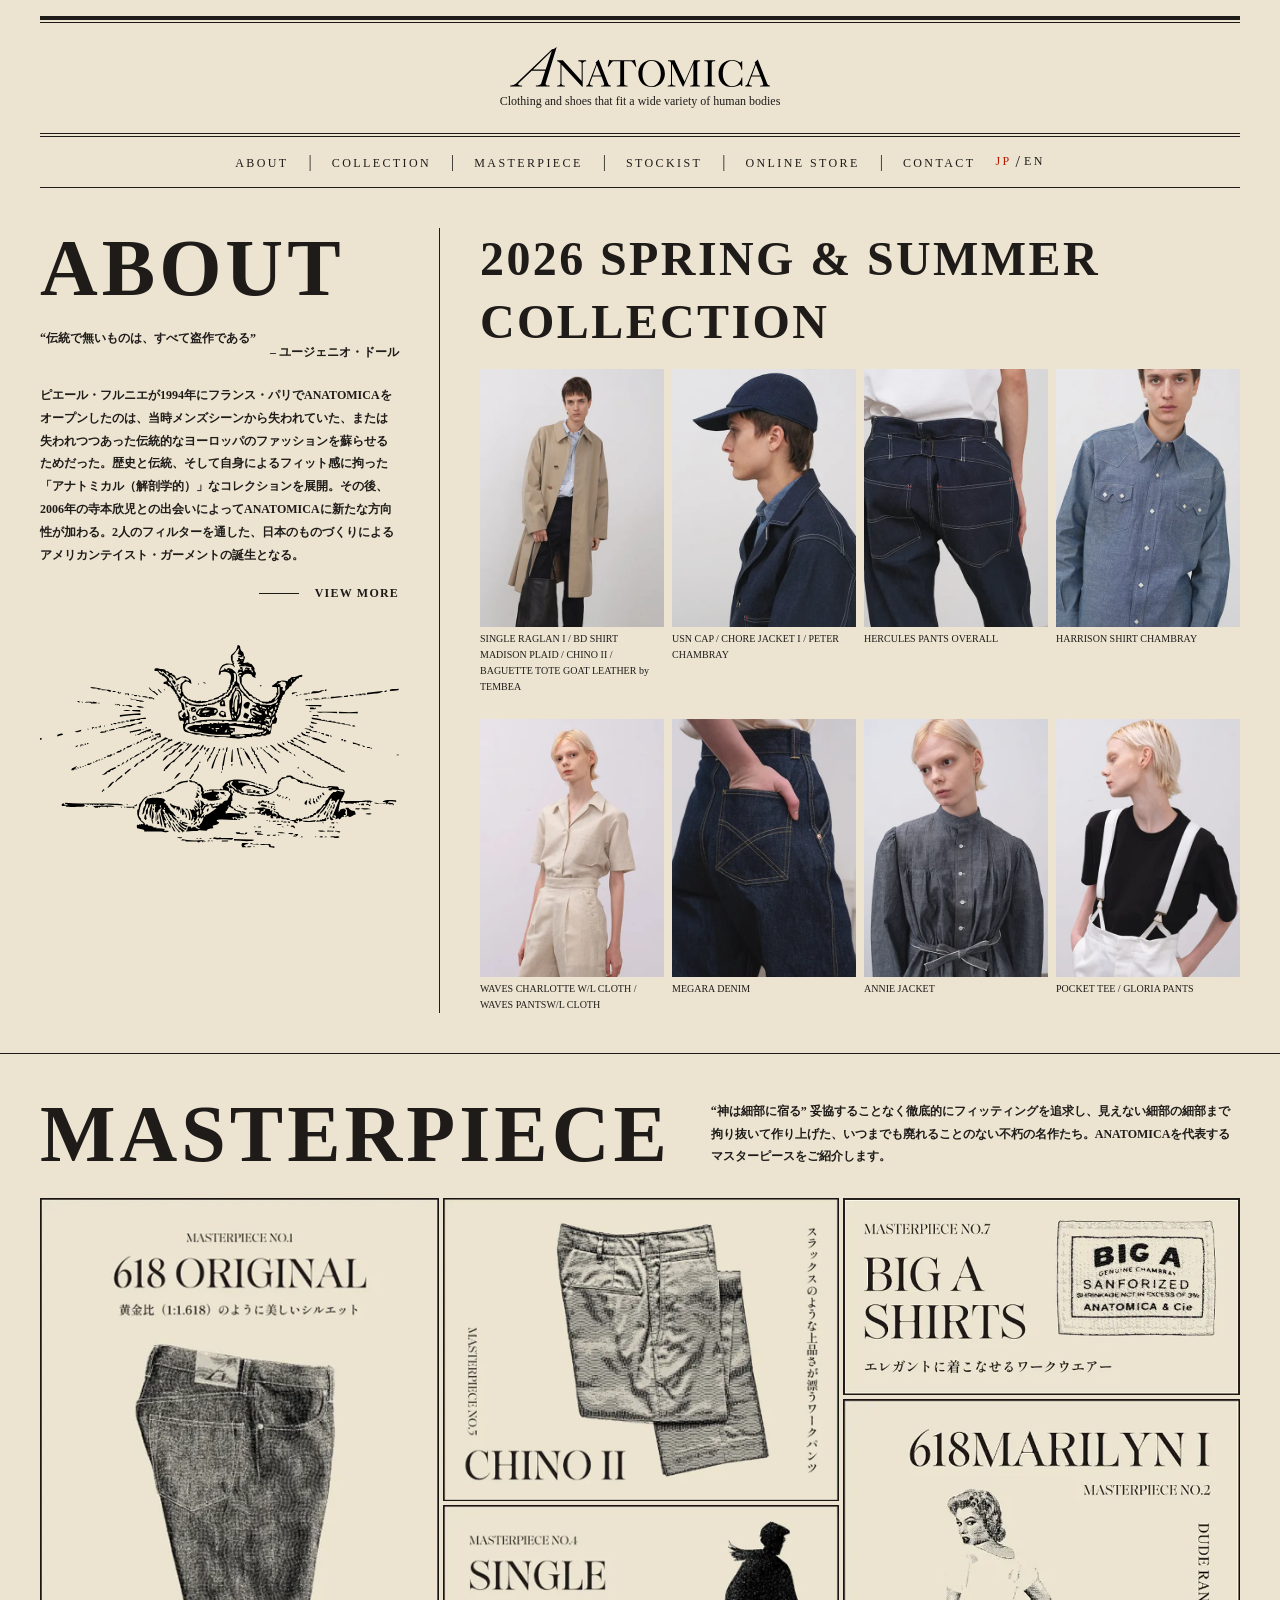
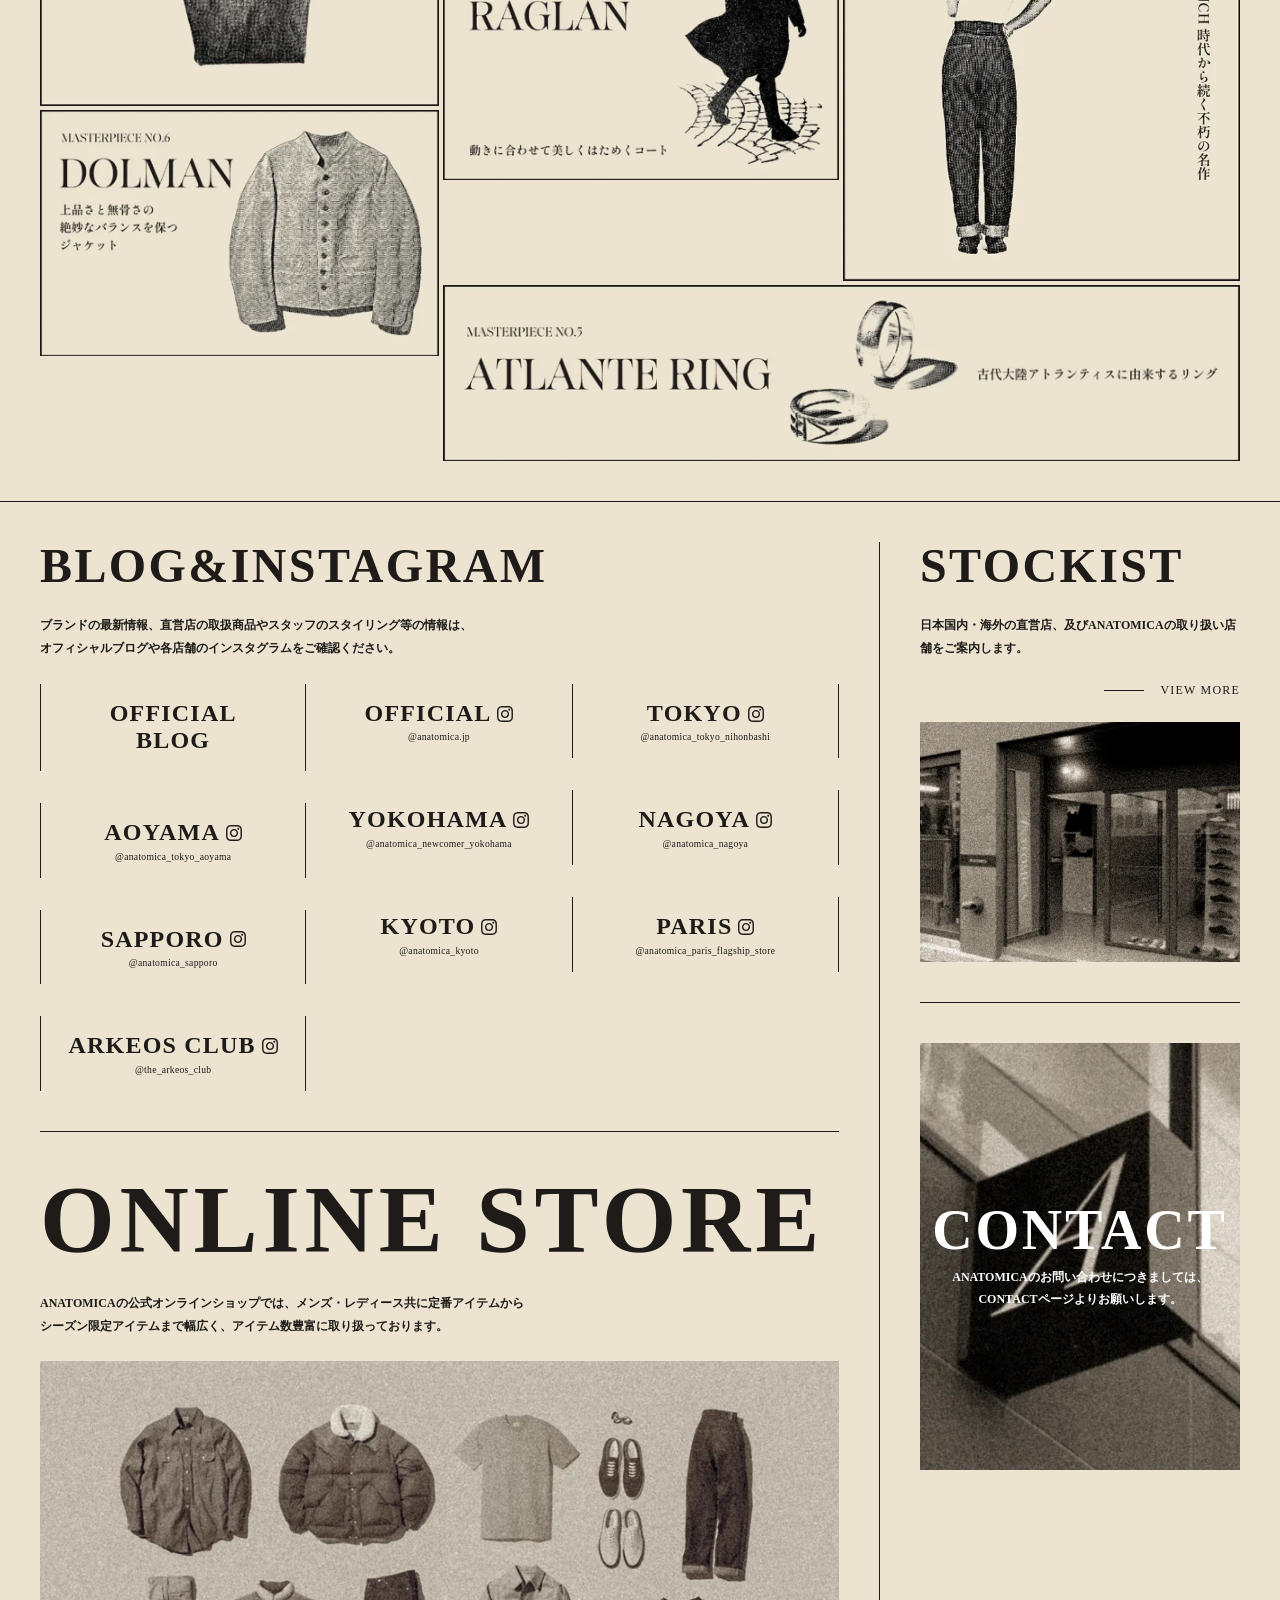
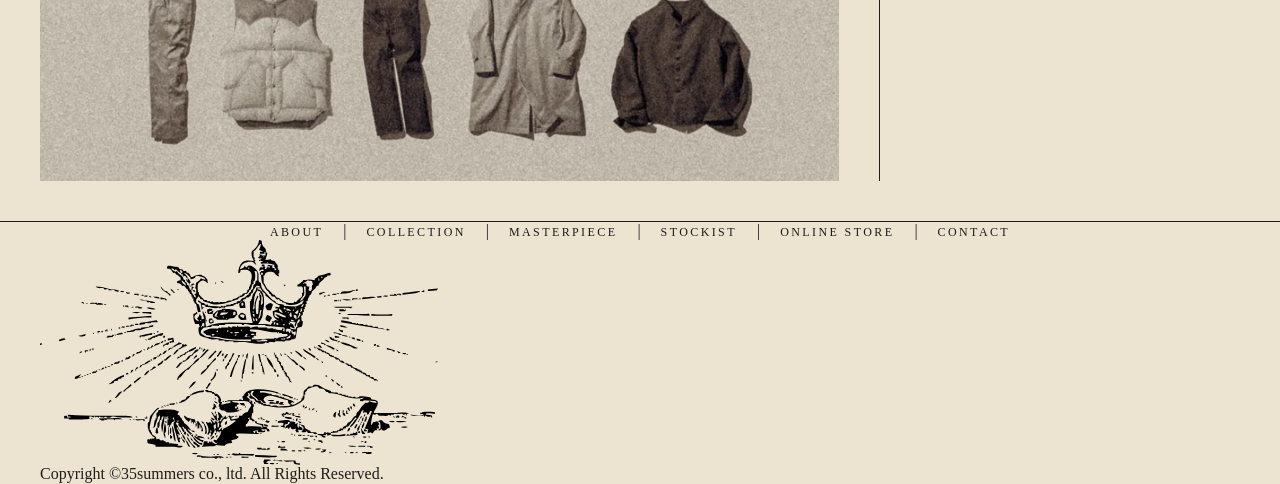
==== commit fbdf32b8: "feat: p-info セクション全体のスタイル実装（blog-instagram / online-store / stockist / contact）" ====
--- a/index.html
+++ b/index.html
@@ -245,8 +245,10 @@
 
                     <div class="p-contact">
                         <img class="p-contact__image" src="img/stockist/contact.webp" alt="">
-                        <h2 class="p-contact__title">CONTACT</h2>
-                        <p class="p-contact__text">ANATOMICAのお問い合わせにつきましては、<br>CONTACTページよりお願いします。</p>
+                        <div class="p-contact__body">
+                            <h2 class="p-contact__title">CONTACT</h2>
+                            <p class="p-contact__text">ANATOMICAのお問い合わせにつきましては、<br>CONTACTページよりお願いします。</p>
+                        </div>
                     </div>
                 </div>
             </div>
--- a/css/style.css
+++ b/css/style.css
@@ -315,4 +315,189 @@
   display: block;
   width: 100%;
   height: auto;
+}
+
+.p-info__inner {
+  display: flex;
+  max-width: 1360px;
+}
+.p-info__top {
+  flex: 1;
+  padding-right: 40px;
+  border-right: 1px solid #1e1b19;
+}
+.p-info__bottom {
+  flex: 0 0 30%;
+  padding-left: 40px;
+  display: flex;
+  flex-direction: column;
+}
+
+.p-blog-instagram {
+  border-bottom: 1px solid #1e1b19;
+  padding-bottom: 40px;
+}
+.p-blog-instagram__title {
+  font-size: 3rem;
+  font-weight: 700;
+  letter-spacing: 0.05em;
+  line-height: 1;
+}
+.p-blog-instagram__text {
+  margin-top: 24px;
+  font-size: 0.75rem;
+  font-weight: 700;
+  line-height: 1.9;
+}
+.p-blog-instagram__links {
+  display: flex;
+  margin-top: 24px;
+}
+.p-blog-instagram__group {
+  display: flex;
+  flex-direction: column;
+  flex: 1;
+  gap: 32px;
+}
+.p-blog-instagram__group:first-child .p-blog-instagram__link {
+  border-left: 1px solid #1e1b19;
+}
+.p-blog-instagram__link {
+  display: flex;
+  flex-direction: column;
+  align-items: center;
+  justify-content: center;
+  padding: 16px 12px;
+  border-right: 1px solid #1e1b19;
+  text-decoration: none;
+  color: inherit;
+}
+.p-blog-instagram__link:hover {
+  color: #b51b03;
+}
+.p-blog-instagram__name {
+  display: flex;
+  align-items: center;
+  gap: 6px;
+  font-size: 1.5rem;
+  font-weight: 600;
+  letter-spacing: 0.05em;
+  text-align: center;
+}
+.p-blog-instagram__icon {
+  flex-shrink: 0;
+  width: 16px;
+  height: 16px;
+}
+.p-blog-instagram__handle {
+  margin-top: 4px;
+  font-size: 0.6rem;
+  letter-spacing: 0.03em;
+}
+
+.p-online-store {
+  padding-top: 40px;
+}
+.p-online-store__title {
+  font-size: 6rem;
+  font-weight: 700;
+  line-height: 1;
+  letter-spacing: 0.05em;
+}
+.p-online-store__text {
+  margin-top: 24px;
+  font-size: 0.75rem;
+  font-weight: 700;
+  line-height: 1.9;
+}
+.p-online-store__image {
+  display: block;
+  width: 100%;
+  height: auto;
+  margin-top: 24px;
+}
+
+@keyframes line-grow {
+  from {
+    transform: scaleX(0);
+  }
+  to {
+    transform: scaleX(1);
+  }
+}
+.p-stockist {
+  padding-bottom: 40px;
+  border-bottom: 1px solid #1e1b19;
+}
+.p-stockist__title {
+  font-size: 3rem;
+  font-weight: 700;
+  line-height: 1;
+  letter-spacing: 0.05em;
+}
+.p-stockist__text {
+  margin-top: 24px;
+  font-size: 0.75rem;
+  font-weight: 700;
+  line-height: 1.9;
+}
+.p-stockist__more {
+  display: flex;
+  align-items: center;
+  justify-content: flex-end;
+  gap: 16px;
+  margin-top: 24px;
+  font-size: 0.75rem;
+  letter-spacing: 0.1em;
+  text-decoration: none;
+  color: inherit;
+}
+.p-stockist__more::before {
+  content: "";
+  width: 40px;
+  height: 1px;
+  background-color: currentColor;
+  transform-origin: left;
+}
+.p-stockist__more:hover::before {
+  animation: line-grow 0.4s ease forwards;
+}
+.p-stockist__image {
+  display: block;
+  width: 100%;
+  height: auto;
+  margin-top: 24px;
+}
+
+.p-contact {
+  padding-top: 40px;
+  display: grid;
+}
+.p-contact__image, .p-contact__body {
+  grid-area: 1/1;
+}
+.p-contact__image {
+  display: block;
+  width: 100%;
+  height: auto;
+}
+.p-contact__body {
+  align-self: center;
+  justify-self: center;
+  padding: 0 16px;
+}
+.p-contact__title {
+  font-size: 3.5rem;
+  font-weight: 700;
+  color: #fff;
+  letter-spacing: 0.05em;
+  line-height: 1;
+}
+.p-contact__text {
+  margin-top: 8px;
+  font-size: 0.75rem;
+  font-weight: 700;
+  line-height: 1.9;
+  color: #fff;
+  text-align: center;
 }/*# sourceMappingURL=style.css.map */
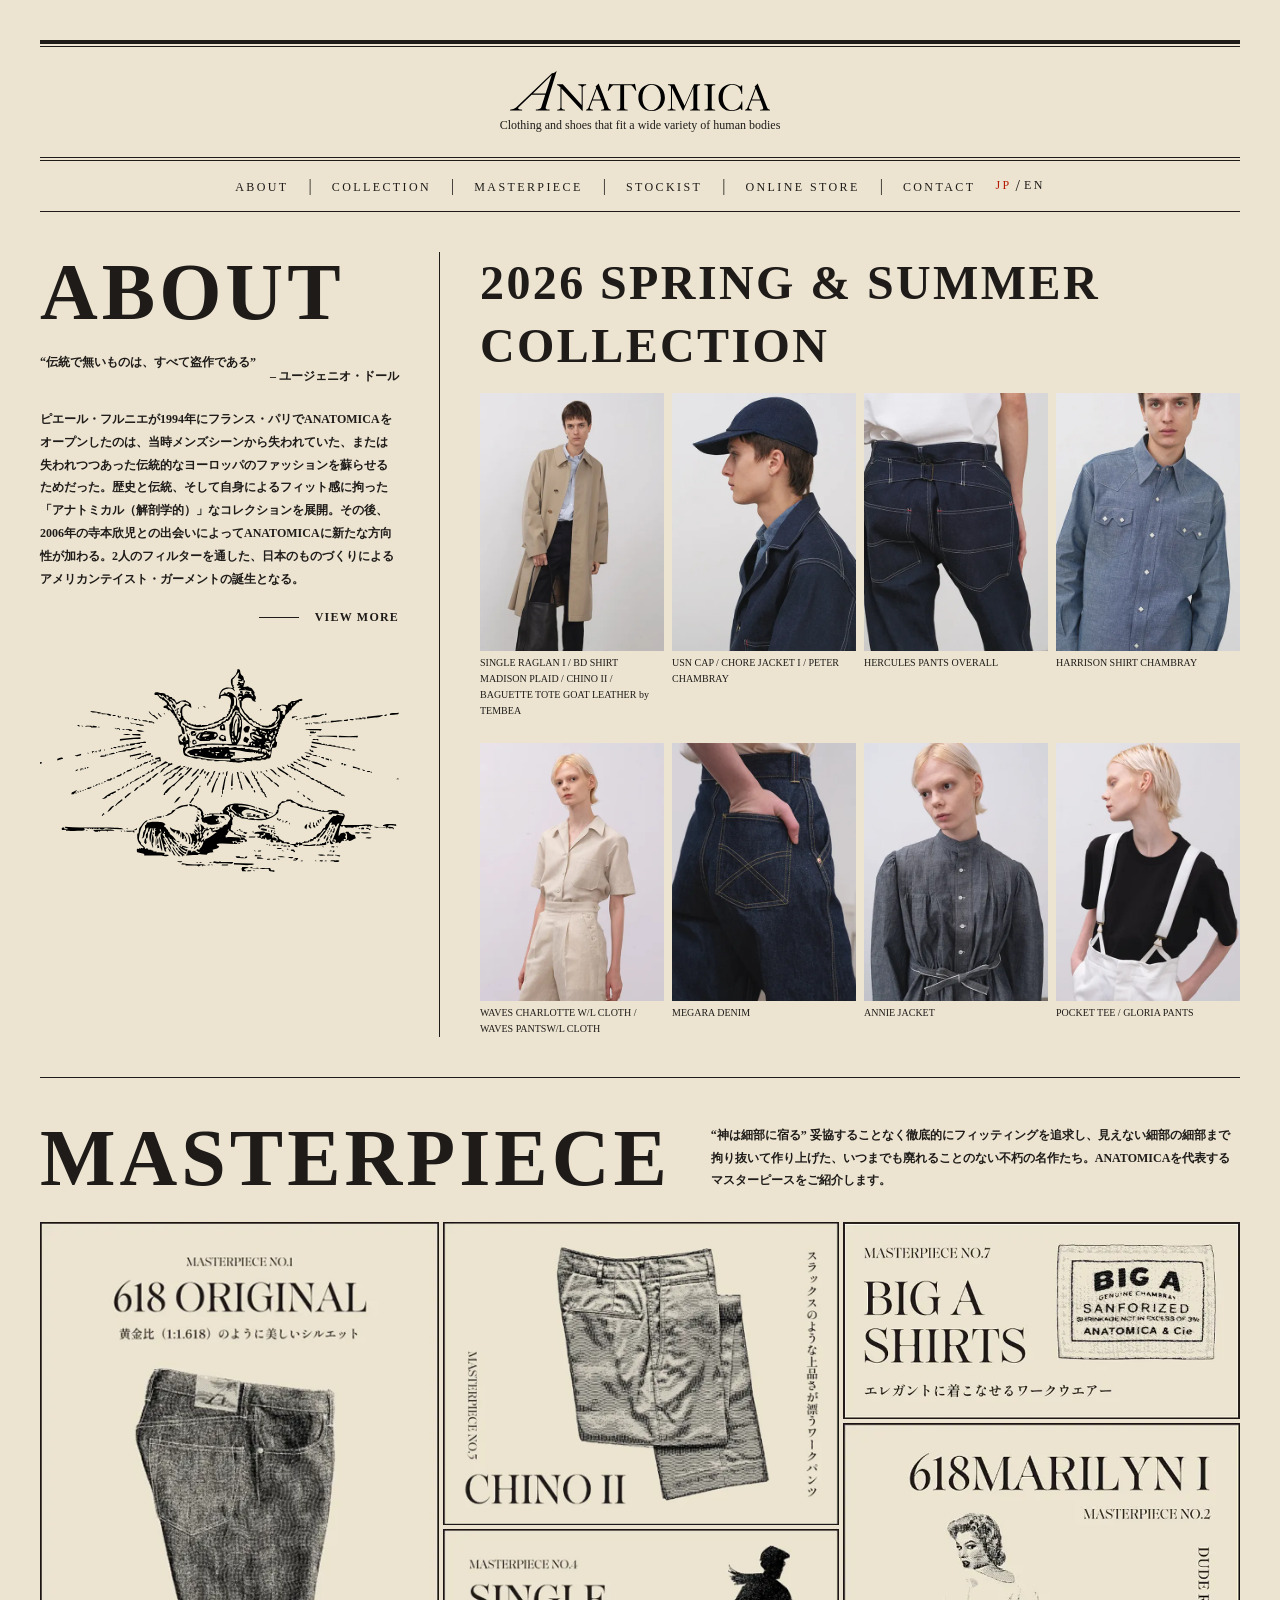
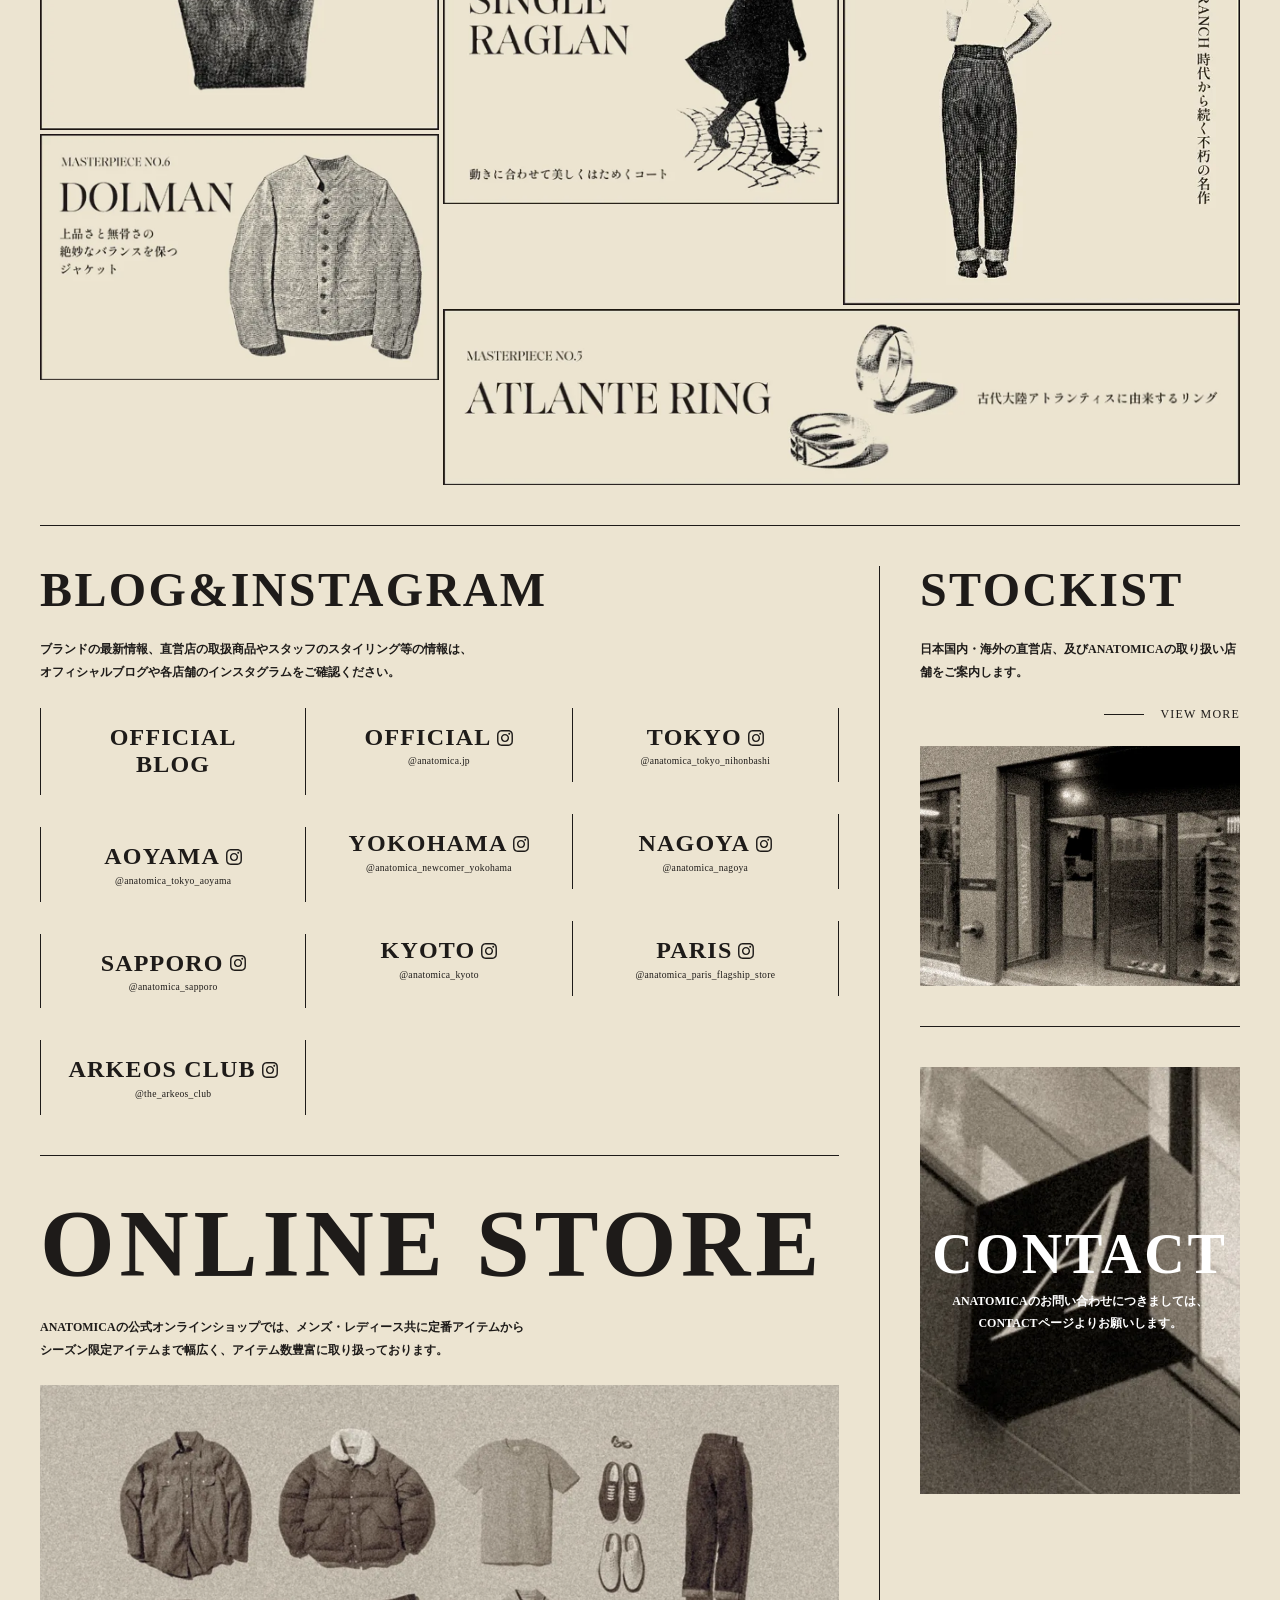
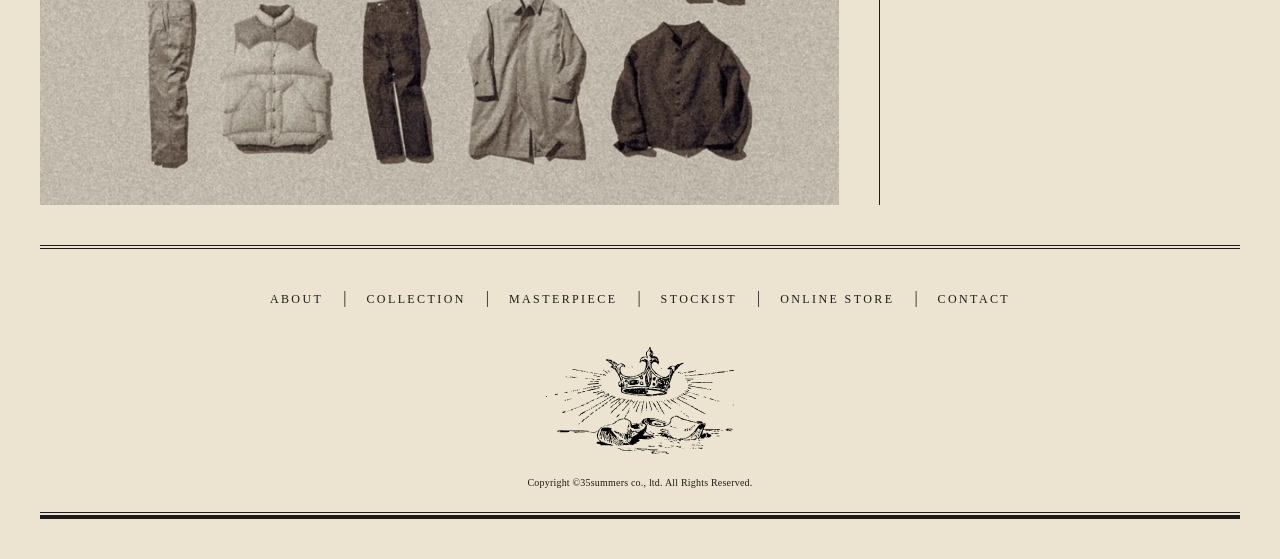
==== commit 0a46adaf: "feat: p-footer実装・アニメーション共通化・info3画像のワイプアニメーション追加" ====
--- a/index.html
+++ b/index.html
@@ -231,7 +231,9 @@
                     <div class="p-online-store">
                         <h2 class="p-online-store__title">ONLINE STORE</h2>
                         <p class="p-online-store__text">ANATOMICAの公式オンラインショップでは、メンズ・レディース共に定番アイテムから<br>シーズン限定アイテムまで幅広く、アイテム数豊富に取り扱っております。</p>
-                        <img class="p-online-store__image" src="img/onlinestore/onlinestore_v.png" alt="">
+                        <div class="p-online-store__image-wrap">
+                            <img class="p-online-store__image" src="img/onlinestore/onlinestore_v.png" alt="">
+                        </div>
                     </div>
                 </div>
 
@@ -240,11 +242,15 @@
                         <h2 class="p-stockist__title">STOCKIST</h2>
                         <p class="p-stockist__text">日本国内・海外の直営店、及びANATOMICAの取り扱い店舗をご案内します。</p>
                         <a class="p-stockist__more" href="#">VIEW MORE</a>
-                        <img class="p-stockist__image" src="img/stockist/stockist.webp" alt="">
+                        <div class="p-stockist__image-wrap">
+                            <img class="p-stockist__image" src="img/stockist/stockist.webp" alt="">
+                        </div>
                     </div>
 
                     <div class="p-contact">
-                        <img class="p-contact__image" src="img/stockist/contact.webp" alt="">
+                        <div class="p-contact__image-wrap">
+                            <img class="p-contact__image" src="img/stockist/contact.webp" alt="">
+                        </div>
                         <div class="p-contact__body">
                             <h2 class="p-contact__title">CONTACT</h2>
                             <p class="p-contact__text">ANATOMICAのお問い合わせにつきましては、<br>CONTACTページよりお願いします。</p>
@@ -257,7 +263,7 @@
     </main>
 
     <footer class="l-footer p-footer">
-        <div class="l-container p-footer__inner">
+        <div class="p-footer__inner">
             <nav class="p-nav p-footer__nav" aria-label="フッターナビゲーション">
                 <ul class="p-nav__list">
                     <li class="p-nav__item"><a class="p-nav__link" href="#">ABOUT</a></li>
--- a/css/style.css
+++ b/css/style.css
@@ -12,6 +12,34 @@
   max-width: 100%;
 }
 
+@keyframes wipe-reveal {
+  0% {
+    transform: translateX(-100%);
+  }
+  45% {
+    transform: translateX(0);
+  }
+  55% {
+    transform: translateX(0);
+  }
+  100% {
+    transform: translateX(100%);
+  }
+}
+@keyframes fade-reveal {
+  0% {
+    opacity: 0;
+  }
+  44% {
+    opacity: 0;
+  }
+  45% {
+    opacity: 1;
+  }
+  100% {
+    opacity: 1;
+  }
+}
 .l-container {
   padding: 0 40px;
   margin: 0 auto;
@@ -22,12 +50,22 @@
 }
 
 .l-section {
-  padding: 40px 0;
+  padding: 40px 0 0;
+  position: relative;
+}
+.l-section::after {
+  content: "";
+  display: block;
   border-bottom: 1px solid #1e1b19;
+  margin: 40px 40px 0;
+}
+
+.l-footer {
+  background-color: #ece4d1;
 }
 
 .p-header {
-  margin: 16px 40px 0;
+  margin: 40px 40px 0;
   border-top: 4px solid #1e1b19;
 }
 .p-header__body {
@@ -199,34 +237,6 @@
 .p-collection__group::-webkit-scrollbar-button {
   display: none;
 }
-@keyframes collection-wipe {
-  0% {
-    transform: translateX(-100%);
-  }
-  45% {
-    transform: translateX(0);
-  }
-  55% {
-    transform: translateX(0);
-  }
-  100% {
-    transform: translateX(100%);
-  }
-}
-@keyframes collection-img-reveal {
-  0% {
-    opacity: 0;
-  }
-  44% {
-    opacity: 0;
-  }
-  45% {
-    opacity: 1;
-  }
-  100% {
-    opacity: 1;
-  }
-}
 .p-collection__item {
   position: relative;
 }
@@ -245,10 +255,10 @@
   transform: translateX(-100%);
 }
 .p-collection__item.is-revealed .p-collection__image-wrap::after {
-  animation: collection-wipe 0.8s ease forwards;
+  animation: wipe-reveal 0.8s ease forwards;
 }
 .p-collection__item.is-revealed .p-collection__image-wrap .p-collection__image {
-  animation: collection-img-reveal 0.8s ease forwards;
+  animation: fade-reveal 0.8s ease forwards;
 }
 .p-collection__image {
   width: 100%;
@@ -410,11 +420,43 @@
   font-weight: 700;
   line-height: 1.9;
 }
+.p-online-store__image-wrap {
+  position: relative;
+  margin-top: 24px;
+  overflow: hidden;
+}
+.p-online-store__image-wrap .p-online-store__image {
+  opacity: 0;
+}
+.p-online-store__image-wrap::before {
+  content: "";
+  position: absolute;
+  inset: 0;
+  background: #000;
+  transform: translateX(-100%);
+  z-index: 1;
+}
+.p-online-store__image-wrap.is-revealed::before {
+  animation: wipe-reveal 0.8s ease forwards;
+}
+.p-online-store__image-wrap.is-revealed .p-online-store__image {
+  animation: fade-reveal 0.8s ease forwards;
+}
+.p-online-store__image-wrap::after {
+  content: "";
+  position: absolute;
+  inset: 0;
+  background-color: rgba(255, 255, 255, 0);
+  transition: background-color 0.3s ease;
+  z-index: 2;
+}
+.p-online-store__image-wrap:hover::after {
+  background-color: rgba(255, 255, 255, 0.3);
+}
 .p-online-store__image {
   display: block;
   width: 100%;
   height: auto;
-  margin-top: 24px;
 }
 
 @keyframes line-grow {
@@ -462,29 +504,72 @@
 .p-stockist__more:hover::before {
   animation: line-grow 0.4s ease forwards;
 }
+.p-stockist__image-wrap {
+  position: relative;
+  overflow: hidden;
+  margin-top: 24px;
+}
+.p-stockist__image-wrap .p-stockist__image {
+  opacity: 0;
+}
+.p-stockist__image-wrap::after {
+  content: "";
+  position: absolute;
+  inset: 0;
+  background: #000;
+  transform: translateX(-100%);
+}
+.p-stockist__image-wrap.is-revealed::after {
+  animation: wipe-reveal 0.8s ease forwards;
+}
+.p-stockist__image-wrap.is-revealed .p-stockist__image {
+  animation: fade-reveal 0.8s ease forwards;
+}
 .p-stockist__image {
   display: block;
   width: 100%;
   height: auto;
-  margin-top: 24px;
 }
 
 .p-contact {
   padding-top: 40px;
   display: grid;
 }
-.p-contact__image, .p-contact__body {
+.p-contact__image-wrap, .p-contact__body {
   grid-area: 1/1;
 }
+.p-contact__image-wrap {
+  position: relative;
+  overflow: hidden;
+}
+.p-contact__image-wrap::after {
+  content: "";
+  position: absolute;
+  inset: 0;
+  background: #000;
+  transform: translateX(-100%);
+}
 .p-contact__image {
   display: block;
   width: 100%;
   height: auto;
+  opacity: 0;
 }
 .p-contact__body {
   align-self: center;
   justify-self: center;
   padding: 0 16px;
+  z-index: 2;
+  opacity: 0;
+}
+.p-contact.is-revealed .p-contact__image-wrap::after {
+  animation: wipe-reveal 0.8s ease forwards;
+}
+.p-contact.is-revealed .p-contact__image {
+  animation: fade-reveal 0.8s ease forwards;
+}
+.p-contact.is-revealed .p-contact__body {
+  animation: fade-reveal 0.8s ease 0.2s both;
 }
 .p-contact__title {
   font-size: 3.5rem;
@@ -500,4 +585,41 @@
   line-height: 1.9;
   color: #fff;
   text-align: center;
+}
+.p-contact::after {
+  content: "";
+  grid-area: 1/1;
+  background-color: rgba(255, 255, 255, 0);
+  transition: background-color 0.3s ease;
+  z-index: 1;
+}
+.p-contact:hover::after {
+  background-color: rgba(255, 255, 255, 0.3);
+}
+
+.p-footer {
+  margin: 2px 40px 40px;
+  border-top: 1px solid #1e1b19;
+  border-bottom: 4px solid #1e1b19;
+}
+.p-footer__inner {
+  margin-bottom: 2px;
+  border-bottom: 1px solid #1e1b19;
+  padding: 40px 0 24px;
+  display: flex;
+  flex-direction: column;
+  align-items: center;
+}
+.p-footer__logo {
+  display: block;
+  width: 188px;
+  height: auto;
+  margin-top: 40px;
+  margin-bottom: 24px;
+}
+.p-footer__copyright {
+  font-size: 10px;
+  font-weight: 500;
+  letter-spacing: 0.02em;
+  line-height: 1;
 }/*# sourceMappingURL=style.css.map */
